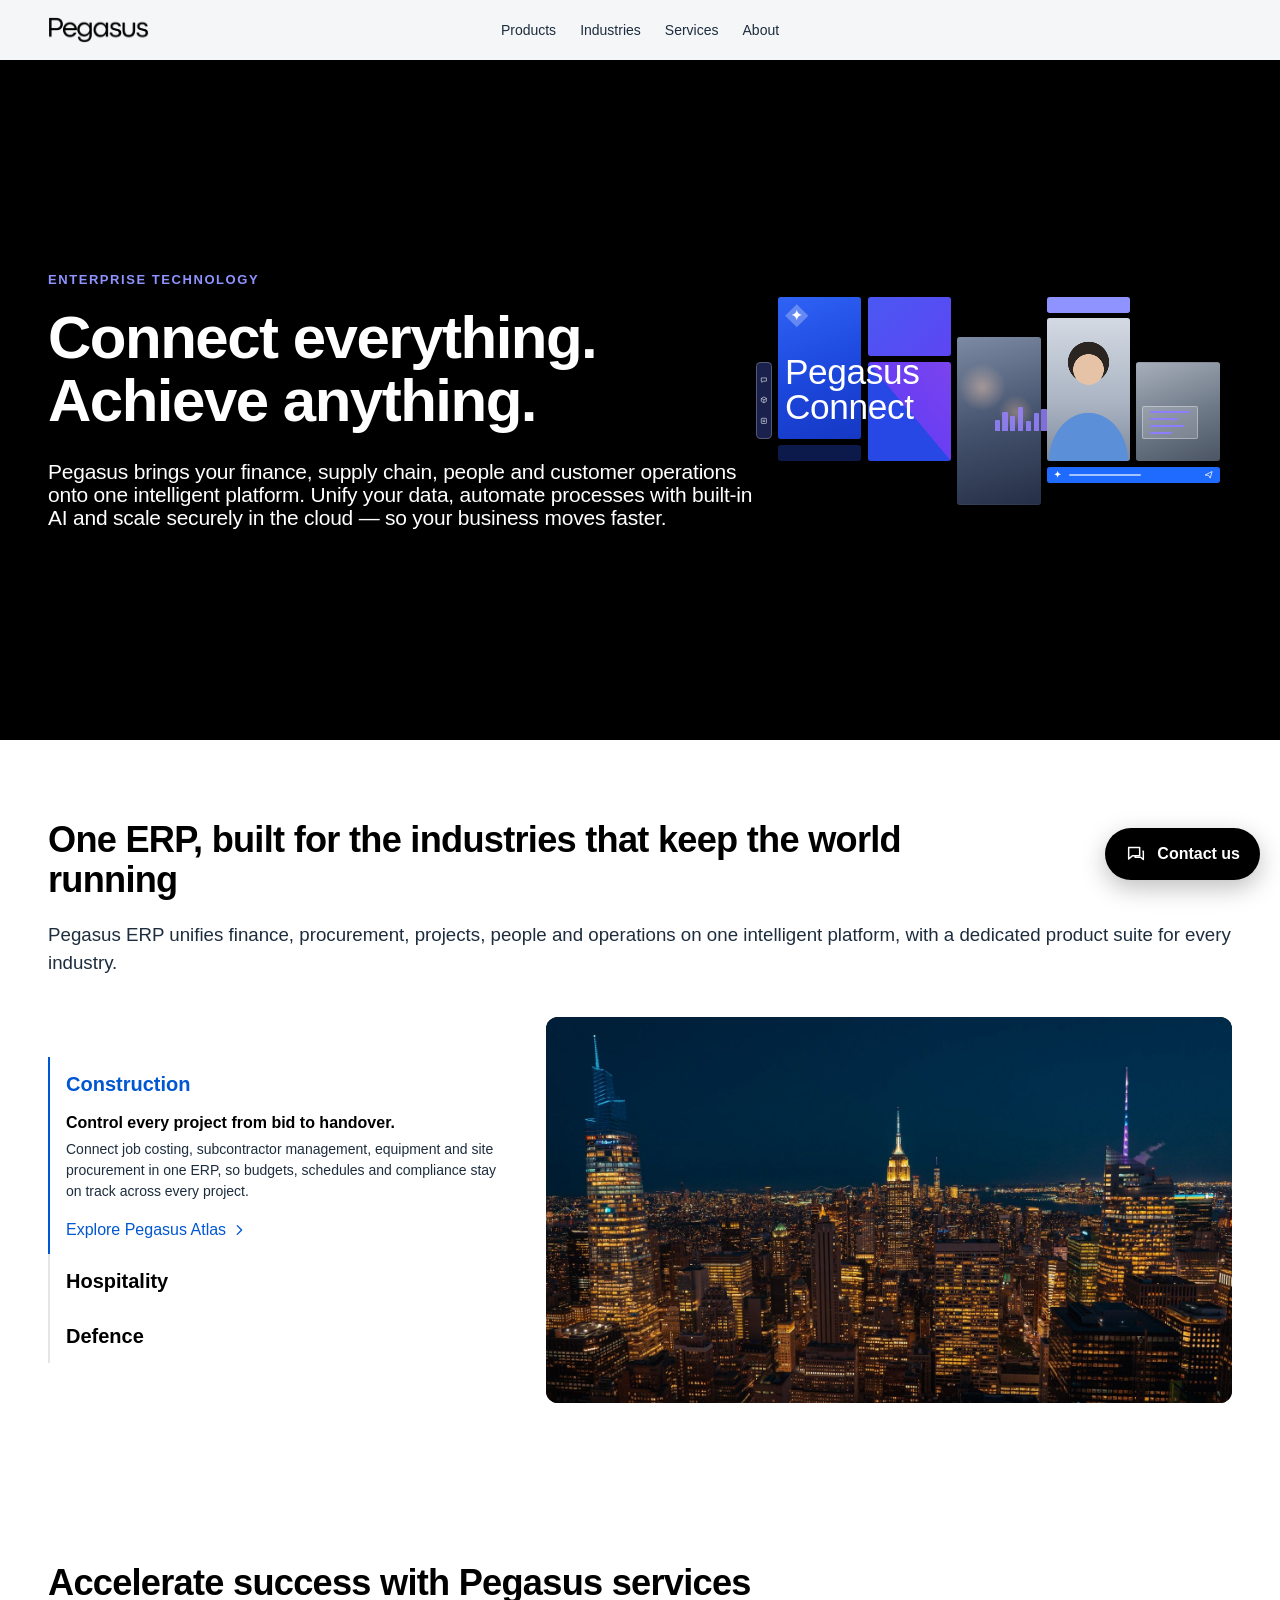
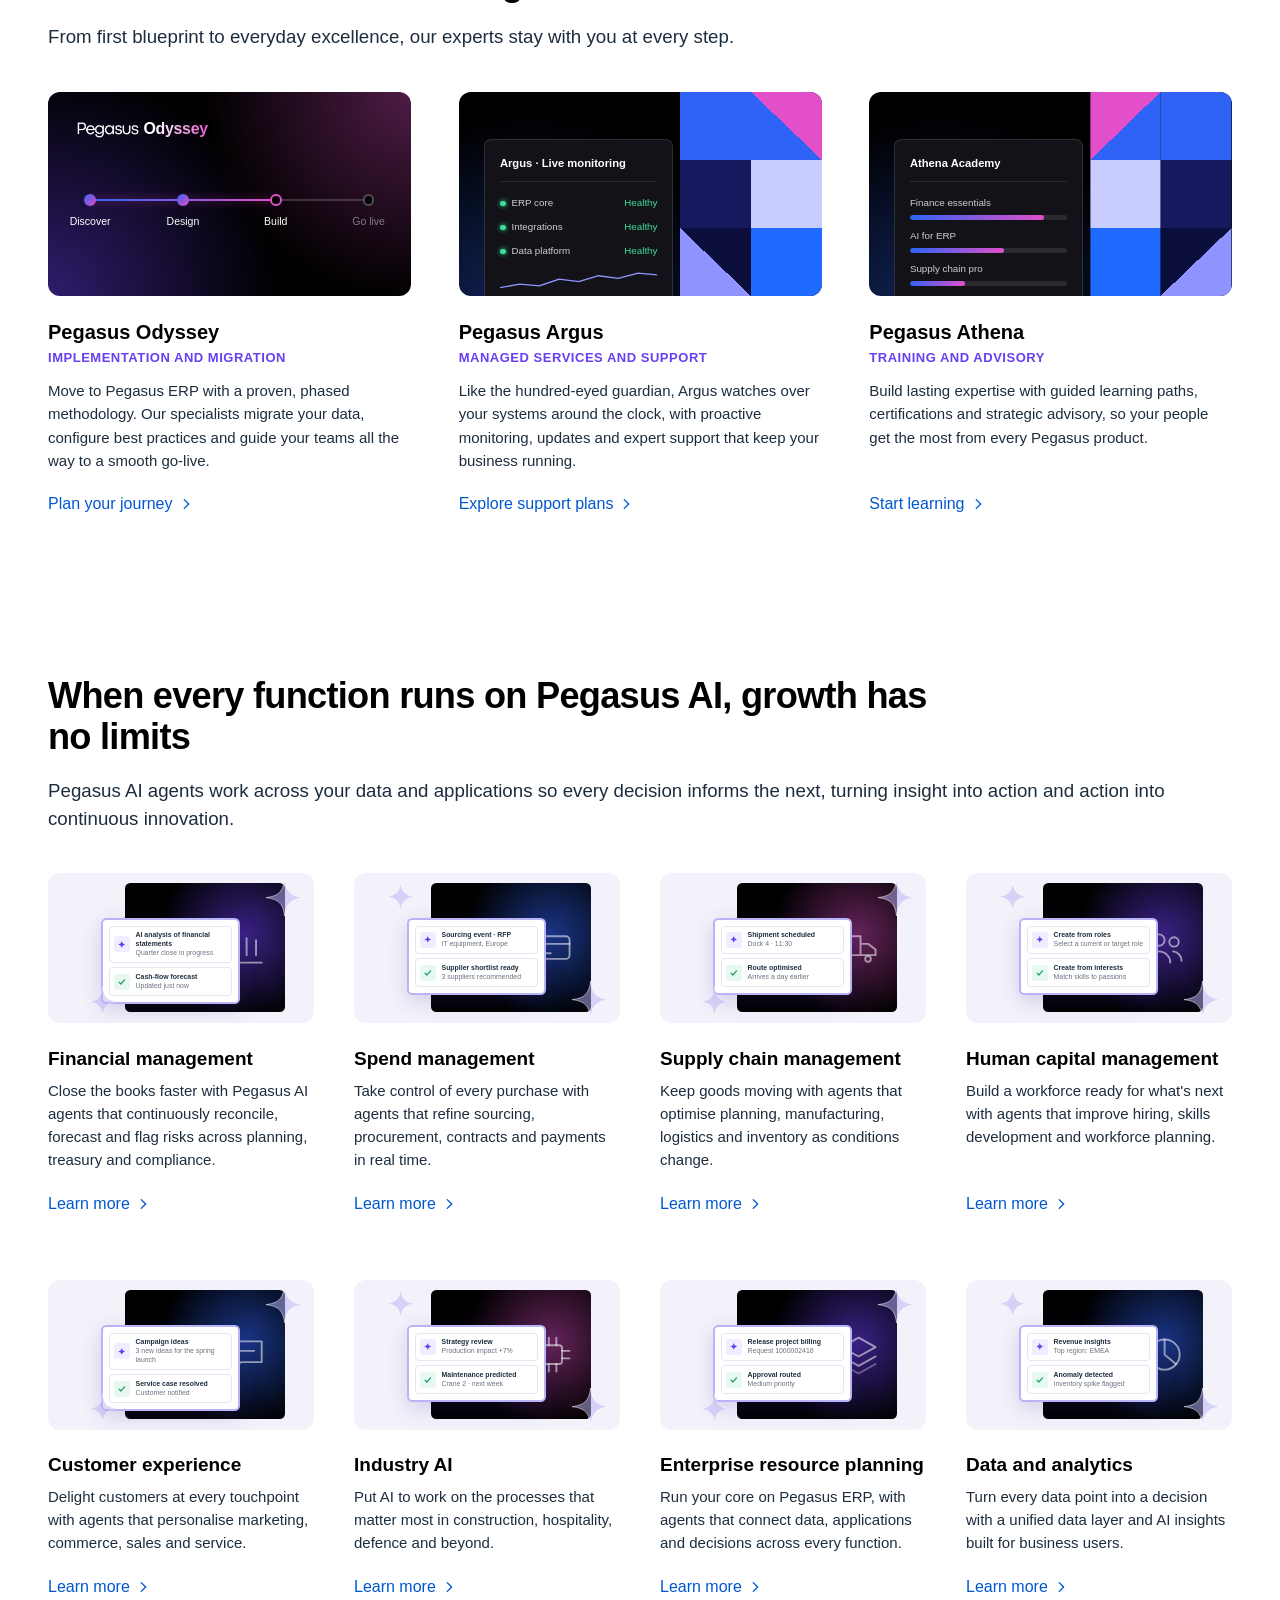
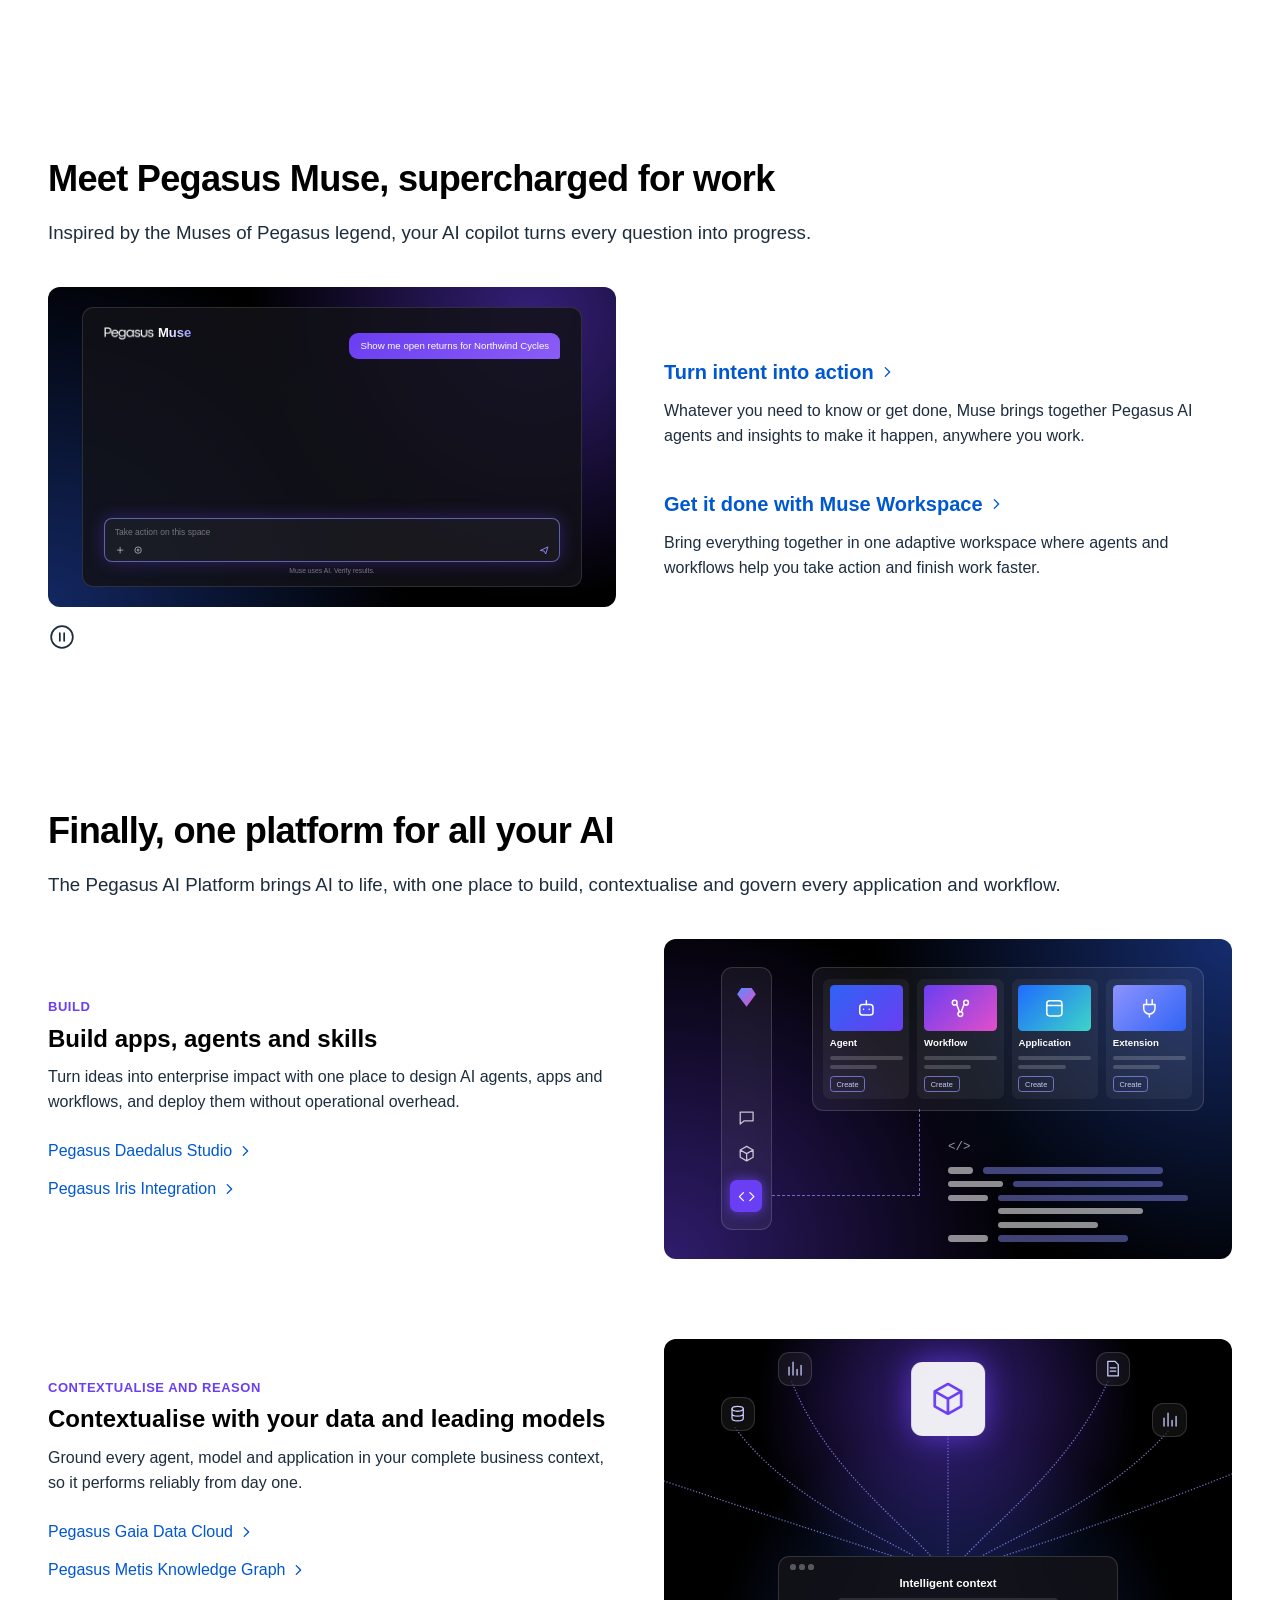
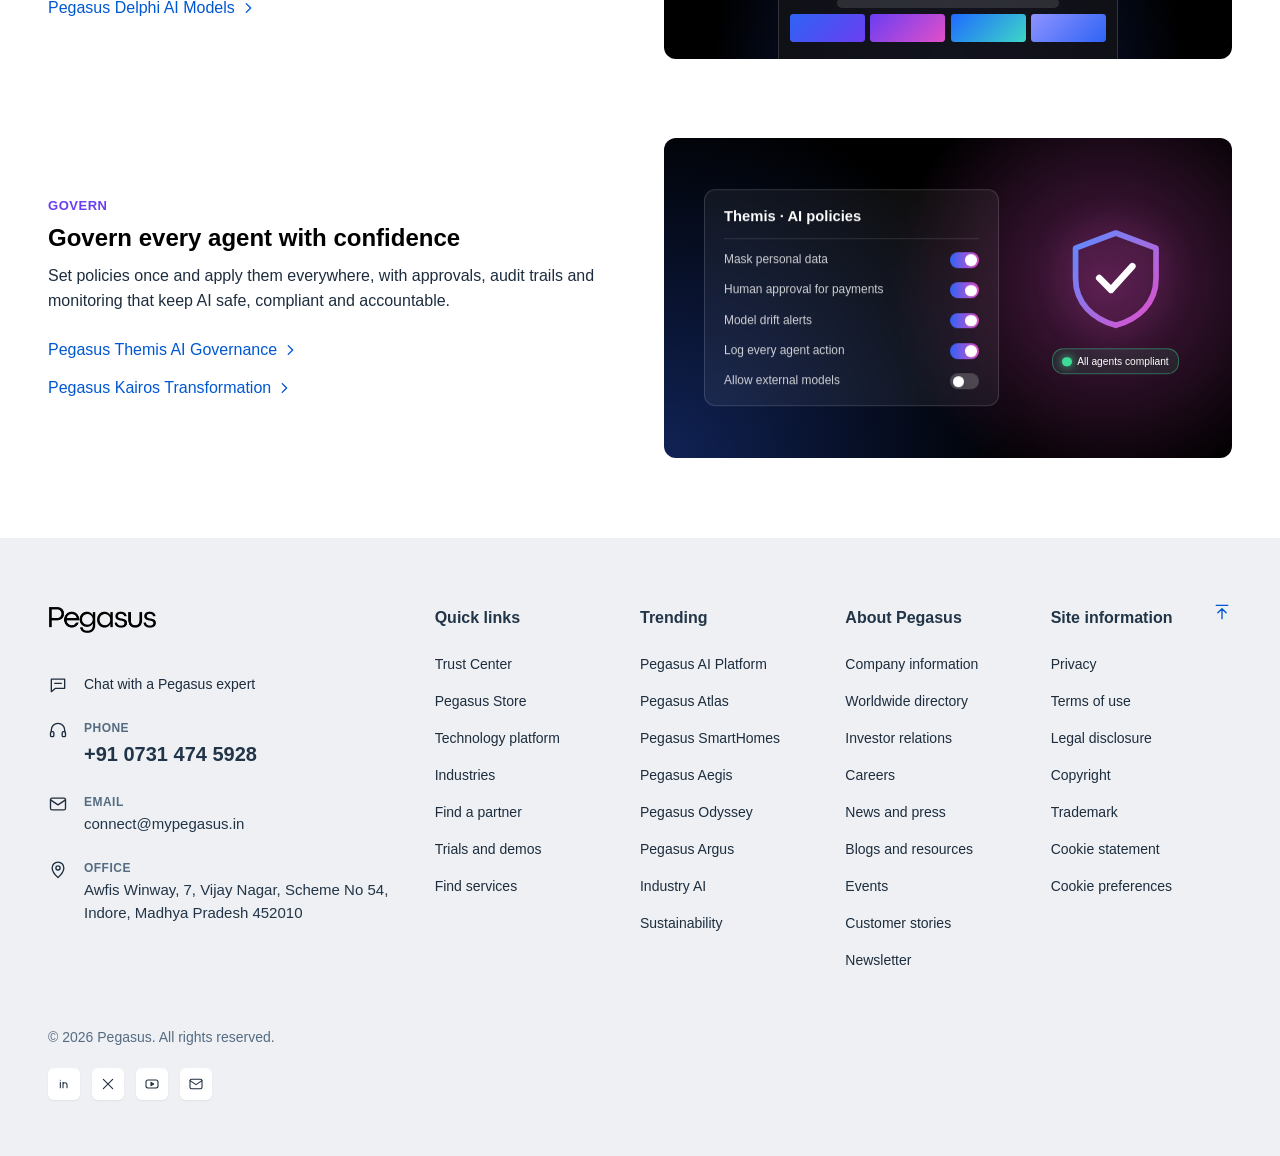
==== public/index.html @ 04377774 "Move the site into public/ for Cloudflare deploys - All published files (pages, css, js, assets, _he" ====
<!DOCTYPE html>
<html lang="en">
<head>
  <meta charset="UTF-8">
  <meta name="viewport" content="width=device-width, initial-scale=1.0">
  <meta name="description" content="Pegasus — enterprise technology that connects everything.">
  <title>Pegasus</title>
  <link rel="icon" type="image/png" href="assets/favicon/favicon-96x96.png" sizes="96x96">
  <link rel="icon" type="image/svg+xml" href="assets/favicon/favicon.svg">
  <link rel="shortcut icon" href="assets/favicon/favicon.ico">
  <link rel="apple-touch-icon" sizes="180x180" href="assets/favicon/apple-touch-icon.png">
  <link rel="manifest" href="assets/favicon/site.webmanifest">
  <meta name="theme-color" content="#000000">
  <link rel="stylesheet" href="css/styles.css">
  <script src="js/main.js" defer></script>
</head>
<body>
  <!-- ===== Navbar (ref: docs/navbar.png, docs/navbar_link_hover.png) ===== -->
  <header class="navbar">
    <div class="container navbar__inner">
      <a href="index.html" class="navbar__logo" aria-label="Pegasus home">
        <img src="assets/images/logo.png" alt="Pegasus" width="432" height="111">
      </a>

      <nav id="primary-nav" class="navbar__nav" aria-label="Primary">
        <ul class="navbar__links">
          <li class="nav-item">
            <button class="nav-link" aria-expanded="false" aria-controls="menu-products">Products</button>
            <div class="mega" id="menu-products">
              <div class="mega__inner">
                <div class="mega__col">
                  <a class="mega__heading" href="#section-one">Industry ERP <svg class="mega__chevron" viewBox="0 0 16 16" aria-hidden="true"><path d="M6 3l5 5-5 5" fill="none" stroke="currentColor" stroke-width="1.5" stroke-linecap="round" stroke-linejoin="round"/></svg></a>
                  <ul class="mega__list">
                    <li><a href="construction.html">Pegasus Atlas &middot; Construction</a></li>
                    <li><a href="hospitality.html">Pegasus Opera &middot; Hospitality</a></li>
                    <li><a href="#">Pegasus Aegis &middot; Defence</a></li>
                  </ul>
                </div>
                <div class="mega__col">
                  <a class="mega__heading" href="#section-two">AI Platform <svg class="mega__chevron" viewBox="0 0 16 16" aria-hidden="true"><path d="M6 3l5 5-5 5" fill="none" stroke="currentColor" stroke-width="1.5" stroke-linecap="round" stroke-linejoin="round"/></svg></a>
                  <p class="mega__label">Build</p>
                  <ul class="mega__list mega__list--indent">
                    <li><a href="#">Pegasus Daedalus Studio</a></li>
                    <li><a href="#">Pegasus Iris Integration</a></li>
                  </ul>
                  <p class="mega__label">Contextualise and reason</p>
                  <ul class="mega__list mega__list--indent">
                    <li><a href="#">Pegasus Gaia Data Cloud</a></li>
                    <li><a href="#">Pegasus Metis Knowledge Graph</a></li>
                    <li><a href="#">Pegasus Delphi AI Models</a></li>
                  </ul>
                  <p class="mega__label">Govern</p>
                  <ul class="mega__list mega__list--indent">
                    <li><a href="#">Pegasus Themis AI Governance</a></li>
                    <li><a href="#">Pegasus Kairos Transformation</a></li>
                  </ul>
                </div>
                <div class="mega__col">
                  <a class="mega__heading" href="#section-five">AI assistant <svg class="mega__chevron" viewBox="0 0 16 16" aria-hidden="true"><path d="M6 3l5 5-5 5" fill="none" stroke="currentColor" stroke-width="1.5" stroke-linecap="round" stroke-linejoin="round"/></svg></a>
                  <ul class="mega__list">
                    <li><a href="#">Pegasus Muse</a></li>
                    <li><a href="#">Muse Workspace</a></li>
                  </ul>
                </div>
                <a class="mega__feature" href="smarthomes.html">
                  <img src="assets/images/smarthomes-logo.png" alt="Pegasus SmartHomes" width="729" height="118">
                  <span class="mega__feature-text">Hospitality automation with every sensor you need, from a single smart room to a whole enterprise building.</span>
                  <span class="mega__feature-link">Explore SmartHomes <svg viewBox="0 0 16 16" aria-hidden="true"><path d="M6 3l5 5-5 5" fill="none" stroke="currentColor" stroke-width="1.6" stroke-linecap="round" stroke-linejoin="round"/></svg></span>
                </a>
              </div>
            </div>
          </li>
          <li class="nav-item">
            <button class="nav-link" aria-expanded="false" aria-controls="menu-industries">Industries</button>
            <div class="mega" id="menu-industries">
              <div class="mega__inner">
                <div class="mega__col">
                  <a class="mega__heading" href="construction.html">Construction <svg class="mega__chevron" viewBox="0 0 16 16" aria-hidden="true"><path d="M6 3l5 5-5 5" fill="none" stroke="currentColor" stroke-width="1.5" stroke-linecap="round" stroke-linejoin="round"/></svg></a>
                  <ul class="mega__list">
                    <li><a href="#">Job costing</a></li>
                    <li><a href="#">Subcontractor management</a></li>
                    <li><a href="#">Site procurement</a></li>
                  </ul>
                </div>
                <div class="mega__col">
                  <a class="mega__heading" href="hospitality.html">Hospitality <svg class="mega__chevron" viewBox="0 0 16 16" aria-hidden="true"><path d="M6 3l5 5-5 5" fill="none" stroke="currentColor" stroke-width="1.5" stroke-linecap="round" stroke-linejoin="round"/></svg></a>
                  <ul class="mega__list">
                    <li><a href="#">Multi-property finance</a></li>
                    <li><a href="#">Purchasing and inventory</a></li>
                    <li><a href="#">Workforce scheduling</a></li>
                    <li><a href="smarthomes.html">Pegasus SmartHomes</a></li>
                  </ul>
                </div>
                <div class="mega__col">
                  <a class="mega__heading" href="#section-one">Defence <svg class="mega__chevron" viewBox="0 0 16 16" aria-hidden="true"><path d="M6 3l5 5-5 5" fill="none" stroke="currentColor" stroke-width="1.5" stroke-linecap="round" stroke-linejoin="round"/></svg></a>
                  <ul class="mega__list">
                    <li><a href="#">Programme management</a></li>
                    <li><a href="#">Maintenance, repair and overhaul</a></li>
                    <li><a href="#">Secure supply chains</a></li>
                  </ul>
                </div>
              </div>
            </div>
          </li>
          <li class="nav-item">
            <button class="nav-link" aria-expanded="false" aria-controls="menu-services">Services</button>
            <div class="mega" id="menu-services">
              <div class="mega__inner">
                <div class="mega__col">
                  <a class="mega__heading" href="#section-three">Pegasus Odyssey <svg class="mega__chevron" viewBox="0 0 16 16" aria-hidden="true"><path d="M6 3l5 5-5 5" fill="none" stroke="currentColor" stroke-width="1.5" stroke-linecap="round" stroke-linejoin="round"/></svg></a>
                  <ul class="mega__list">
                    <li><a href="#">Implementation</a></li>
                    <li><a href="#">Data migration</a></li>
                    <li><a href="#">Go-live support</a></li>
                  </ul>
                </div>
                <div class="mega__col">
                  <a class="mega__heading" href="#section-three">Pegasus Argus <svg class="mega__chevron" viewBox="0 0 16 16" aria-hidden="true"><path d="M6 3l5 5-5 5" fill="none" stroke="currentColor" stroke-width="1.5" stroke-linecap="round" stroke-linejoin="round"/></svg></a>
                  <ul class="mega__list">
                    <li><a href="#">24/7 monitoring</a></li>
                    <li><a href="#">Updates and upgrades</a></li>
                    <li><a href="#">Expert support</a></li>
                  </ul>
                </div>
                <div class="mega__col">
                  <a class="mega__heading" href="#section-three">Pegasus Athena <svg class="mega__chevron" viewBox="0 0 16 16" aria-hidden="true"><path d="M6 3l5 5-5 5" fill="none" stroke="currentColor" stroke-width="1.5" stroke-linecap="round" stroke-linejoin="round"/></svg></a>
                  <ul class="mega__list">
                    <li><a href="#">Learning paths</a></li>
                    <li><a href="#">Certifications</a></li>
                    <li><a href="#">Strategic advisory</a></li>
                  </ul>
                </div>
              </div>
            </div>
          </li>
          <li class="nav-item">
            <button class="nav-link" aria-expanded="false" aria-controls="menu-about">About</button>
            <div class="mega" id="menu-about">
              <div class="mega__inner">
                <div class="mega__col">
                  <span class="mega__heading">Company</span>
                  <ul class="mega__list">
                    <li><a href="#">About Pegasus</a></li>
                    <li><a href="#">Careers</a></li>
                    <li><a href="#">Newsroom</a></li>
                  </ul>
                </div>
                <div class="mega__col">
                  <span class="mega__heading">Get in touch</span>
                  <ul class="mega__list">
                    <li><a href="mailto:connect@mypegasus.in">connect@mypegasus.in</a></li>
                    <li><a href="tel:+917314745928">+91 0731 474 5928</a></li>
                    <li><a href="https://www.google.com/maps/search/?api=1&amp;query=Awfis+Winway+Vijay+Nagar+Scheme+No+54+Indore+452010" target="_blank" rel="noopener">Indore office</a></li>
                  </ul>
                </div>
              </div>
            </div>
          </li>
        </ul>
      </nav>

      <div class="navbar__actions">
        <button class="navbar__toggle" aria-label="Toggle menu" aria-expanded="false" aria-controls="primary-nav">
          <span></span><span></span><span></span>
        </button>
      </div>
    </div>
  </header>

  <main>
    <!-- ===== Hero (ref: docs/hero_section.png) ===== -->
    <section class="hero">
      <div class="container hero__inner">
        <div class="hero__content">
          <p class="hero__eyebrow">Enterprise technology</p>
          <h1 class="hero__title">Connect everything.<br>Achieve anything.</h1>
          <p class="hero__text">
            Pegasus brings your finance, supply chain, people and customer operations onto
            one intelligent platform. Unify your data, automate processes with built-in AI
            and scale securely in the cloud &mdash; so your business moves faster.
          </p>
        </div>

        <!-- Tile collage. Photo tiles show a gradient placeholder until a
             photo is set, e.g. style="--photo: url('assets/images/hero-1.jpg')" -->
        <div class="hero__visual" aria-hidden="true">
          <div class="hero-tile hero-tile--toolbar">
            <svg viewBox="0 0 12 12"><path d="M2 3h8v5H5l-2 2V8H2z" fill="none" stroke="currentColor" stroke-width="1"/></svg>
            <svg viewBox="0 0 12 12"><path d="M6 1.5l4 2.25v4.5L6 10.5 2 8.25v-4.5zM2 3.75L6 6l4-2.25M6 6v4.5" fill="none" stroke="currentColor" stroke-width="1"/></svg>
            <svg viewBox="0 0 12 12"><rect x="2" y="2" width="8" height="8" rx="1" fill="none" stroke="currentColor" stroke-width="1"/><path d="M4 5h4M4 7h4" stroke="currentColor" stroke-width="1"/></svg>
          </div>

          <div class="hero-tile hero-tile--brand">
            <svg class="hero-tile__mark" viewBox="0 0 32 32">
              <path d="M16 1.5L30.5 16 16 30.5 1.5 16z" fill="rgba(255,255,255,0.28)"/>
              <path d="M16 8.5c.6 3.8 2.7 5.9 6.5 6.5-3.8.6-5.9 2.7-6.5 6.5-.6-3.8-2.7-5.9-6.5-6.5 3.8-.6 5.9-2.7 6.5-6.5z" fill="#fff"/>
            </svg>
          </div>
          <div class="hero-tile hero-tile--strip"></div>
          <div class="hero-tile hero-tile--violet"></div>
          <div class="hero-tile hero-tile--split"></div>
          <p class="hero__wordmark">Pegasus<br>Connect</p>

          <div class="hero-tile hero-tile--photo hero-tile--photo-1">
            <div class="hero-chart">
              <span style="--h: 40%"></span><span style="--h: 70%"></span><span style="--h: 55%"></span>
              <span style="--h: 90%"></span><span style="--h: 35%"></span><span style="--h: 65%"></span>
              <span style="--h: 80%"></span><span style="--h: 50%"></span><span style="--h: 75%"></span>
            </div>
          </div>

          <div class="hero-tile hero-tile--lilac"></div>
          <div class="hero-tile hero-tile--photo hero-tile--photo-2">
            <div class="hero-avatar"></div>
          </div>
          <div class="hero-tile hero-tile--chat">
            <svg viewBox="0 0 12 12"><path d="M6 1c.4 2.6 1.9 4.1 4.5 4.5C7.9 5.9 6.4 7.4 6 10c-.4-2.6-1.9-4.1-4.5-4.5C4.1 5.1 5.6 3.6 6 1z" fill="currentColor"/></svg>
            <span class="hero-tile__line"></span>
            <svg viewBox="0 0 12 12"><path d="M1.5 6.5L10.5 2 8 10.5 6 7z" fill="none" stroke="currentColor" stroke-width="1" stroke-linejoin="round"/></svg>
          </div>

          <div class="hero-tile hero-tile--photo hero-tile--photo-3">
            <div class="hero-panel"><span></span><span></span><span></span><span></span></div>
          </div>
        </div>
      </div>
    </section>

    <!-- ===== Section 1: ERP by industry (ref: docs/section_one.png) ===== -->
    <section id="section-one" class="section stories">
      <div class="container">
        <header class="section-head">
          <h2 class="section-title">One ERP, built for the industries that keep the world running</h2>
          <p class="section-subtitle">Pegasus ERP unifies finance, procurement, projects, people and operations on one intelligent platform, with a dedicated product suite for every industry.</p>
        </header>

        <div class="stories__grid">
          <ul class="stories__list">
            <li class="story is-active">
              <h3>
                <button class="story__title" aria-expanded="true" aria-controls="erp-construction">Construction</button>
              </h3>
              <div class="story__body" id="erp-construction">
                <div>
                  <p><strong>Control every project from bid to handover.</strong> Connect job costing, subcontractor management, equipment and site procurement in one ERP, so budgets, schedules and compliance stay on track across every project.</p>
                  <a href="construction.html" class="link-arrow">Explore Pegasus Atlas <svg viewBox="0 0 16 16" aria-hidden="true"><path d="M6 3l5 5-5 5" fill="none" stroke="currentColor" stroke-width="1.6" stroke-linecap="round" stroke-linejoin="round"/></svg></a>
                </div>
              </div>
            </li>
            <li class="story">
              <h3>
                <button class="story__title" aria-expanded="false" aria-controls="erp-hospitality">Hospitality</button>
              </h3>
              <div class="story__body" id="erp-hospitality">
                <div>
                  <p><strong>Run every property from one platform.</strong> Manage multi-property finance, purchasing, inventory and workforce scheduling for hotels, resorts and restaurants, while keeping the guest experience at the centre.</p>
                  <a href="hospitality.html" class="link-arrow">Explore Pegasus Opera <svg viewBox="0 0 16 16" aria-hidden="true"><path d="M6 3l5 5-5 5" fill="none" stroke="currentColor" stroke-width="1.6" stroke-linecap="round" stroke-linejoin="round"/></svg></a>
                </div>
              </div>
            </li>
            <li class="story">
              <h3>
                <button class="story__title" aria-expanded="false" aria-controls="erp-defence">Defence</button>
              </h3>
              <div class="story__body" id="erp-defence">
                <div>
                  <p><strong>Mission-ready operations with full traceability.</strong> Manage complex programmes, maintenance, repair and overhaul (MRO) and secure supply chains, with the audit trails and access controls defence organisations require.</p>
                  <a href="#" class="link-arrow">Explore Pegasus Aegis <svg viewBox="0 0 16 16" aria-hidden="true"><path d="M6 3l5 5-5 5" fill="none" stroke="currentColor" stroke-width="1.6" stroke-linecap="round" stroke-linejoin="round"/></svg></a>
                </div>
              </div>
            </li>
          </ul>

          <!-- Photos from Unsplash (unsplash.com/license): construction @petar-avramoski, hospitality @zoshua-colah,
               defence @arturo-alvarez -->
          <div class="stories__media">
            <div class="story-media story-media--construction is-active">
              <img src="assets/images/sectors/construction.jpg" alt="New York City skyline at night with the Empire State Building lit up" width="1600" height="900">
            </div>
            <div class="story-media story-media--hospitality">
              <img src="assets/images/sectors/hospitality.jpg" alt="Grand hotel lobby with tall windows and palm trees" width="1600" height="900" loading="lazy">
            </div>
            <div class="story-media story-media--defence">
              <img src="assets/images/sectors/defence.jpg" alt="F-35 fighter jet rolling through the sky with vapour trails from its wingtips" width="1600" height="900" loading="lazy">
            </div>
          </div>
        </div>
      </div>
    </section>

    <!-- ===== Section 3: Pegasus Services (ref: docs/section_three.png) ===== -->
    <section id="section-three" class="section services">
      <div class="container">
        <header class="section-head">
          <h2 class="section-title">Accelerate success with Pegasus services</h2>
          <p class="section-subtitle">From first blueprint to everyday excellence, our experts stay with you at every step.</p>
        </header>

        <div class="services__grid">
          <!-- Odyssey: implementation journey -->
          <article class="svc-card">
            <div class="svc-visual svc-visual--odyssey" aria-hidden="true">
              <p class="svc-visual__label"><img src="assets/images/logo-white.png" alt="Pegasus" width="432" height="111"><span>Odyssey</span></p>
              <ol class="svc-journey">
                <li class="is-done"><span></span>Discover</li>
                <li class="is-done"><span></span>Design</li>
                <li class="is-current"><span></span>Build</li>
                <li><span></span>Go live</li>
              </ol>
            </div>
            <h3 class="svc-card__title">Pegasus Odyssey</h3>
            <p class="svc-card__eyebrow">Implementation and migration</p>
            <p class="svc-card__text">Move to Pegasus ERP with a proven, phased methodology. Our specialists migrate your data, configure best practices and guide your teams all the way to a smooth go-live.</p>
            <a href="#" class="link-arrow">Plan your journey <svg viewBox="0 0 16 16" aria-hidden="true"><path d="M6 3l5 5-5 5" fill="none" stroke="currentColor" stroke-width="1.6" stroke-linecap="round" stroke-linejoin="round"/></svg></a>
          </article>

          <!-- Argus: managed services & monitoring -->
          <article class="svc-card">
            <div class="svc-visual svc-visual--split" aria-hidden="true">
              <div class="svc-panel">
                <p class="svc-panel__title">Argus &middot; Live monitoring</p>
                <ul class="svc-status">
                  <li><span class="svc-dot"></span>ERP core<em>Healthy</em></li>
                  <li><span class="svc-dot"></span>Integrations<em>Healthy</em></li>
                  <li><span class="svc-dot"></span>Data platform<em>Healthy</em></li>
                </ul>
                <svg class="svc-spark" viewBox="0 0 120 30" preserveAspectRatio="none"><path d="M0 22 L15 18 L30 20 L45 12 L60 15 L75 8 L90 11 L105 5 L120 7"/></svg>
              </div>
              <div class="svc-tiles">
                <span class="svc-tile svc-tile--blue"></span>
                <span class="svc-tile svc-tile--split-pink"></span>
                <span class="svc-tile svc-tile--navy"></span>
                <span class="svc-tile svc-tile--pale"></span>
                <span class="svc-tile svc-tile--split-violet"></span>
                <span class="svc-tile svc-tile--bright"></span>
              </div>
            </div>
            <h3 class="svc-card__title">Pegasus Argus</h3>
            <p class="svc-card__eyebrow">Managed services and support</p>
            <p class="svc-card__text">Like the hundred-eyed guardian, Argus watches over your systems around the clock, with proactive monitoring, updates and expert support that keep your business running.</p>
            <a href="#" class="link-arrow">Explore support plans <svg viewBox="0 0 16 16" aria-hidden="true"><path d="M6 3l5 5-5 5" fill="none" stroke="currentColor" stroke-width="1.6" stroke-linecap="round" stroke-linejoin="round"/></svg></a>
          </article>

          <!-- Athena: training & advisory -->
          <article class="svc-card">
            <div class="svc-visual svc-visual--split svc-visual--alt" aria-hidden="true">
              <div class="svc-panel">
                <p class="svc-panel__title">Athena Academy</p>
                <ul class="svc-courses">
                  <li>Finance essentials<span class="svc-bar" style="--p: 85%"></span></li>
                  <li>AI for ERP<span class="svc-bar" style="--p: 60%"></span></li>
                  <li>Supply chain pro<span class="svc-bar" style="--p: 35%"></span></li>
                </ul>
              </div>
              <div class="svc-tiles">
                <span class="svc-tile svc-tile--blue"></span>
                <span class="svc-tile svc-tile--split-pink"></span>
                <span class="svc-tile svc-tile--navy"></span>
                <span class="svc-tile svc-tile--pale"></span>
                <span class="svc-tile svc-tile--split-violet"></span>
                <span class="svc-tile svc-tile--bright"></span>
              </div>
            </div>
            <h3 class="svc-card__title">Pegasus Athena</h3>
            <p class="svc-card__eyebrow">Training and advisory</p>
            <p class="svc-card__text">Build lasting expertise with guided learning paths, certifications and strategic advisory, so your people get the most from every Pegasus product.</p>
            <a href="#" class="link-arrow">Start learning <svg viewBox="0 0 16 16" aria-hidden="true"><path d="M6 3l5 5-5 5" fill="none" stroke="currentColor" stroke-width="1.6" stroke-linecap="round" stroke-linejoin="round"/></svg></a>
          </article>
        </div>
      </div>
    </section>

    <!-- ===== Section 4: AI across every function (ref: docs/section_four.png) ===== -->
    <section id="section-four" class="section functions">
      <div class="container">
        <header class="section-head">
          <h2 class="section-title">When every function runs on Pegasus AI, growth has no limits</h2>
          <p class="section-subtitle">Pegasus AI agents work across your data and applications so every decision informs the next, turning insight into action and action into continuous innovation.</p>
        </header>

        <div class="functions__grid">
          <article class="fn-card">
            <div class="fn-visual" aria-hidden="true">
              <div class="fn-screen"><svg viewBox="0 0 24 24"><path d="M4 20h16M7 16v-5M12 16V7M17 16v-8"/></svg></div>
              <ul class="fn-ui">
                  <li><span class="fn-ui__icon"><svg viewBox="0 0 12 12"><path d="M6 1c.4 2.6 1.9 4.1 4.5 4.5C7.9 5.9 6.4 7.4 6 10c-.4-2.6-1.9-4.1-4.5-4.5C4.1 5.1 5.6 3.6 6 1z"/></svg></span><span><strong>AI analysis of financial statements</strong>Quarter close in progress</span></li>
                  <li><span class="fn-ui__icon"><svg viewBox="0 0 12 12"><path d="M2.5 6.5l2.3 2.3L9.5 3.5" fill="none" stroke="currentColor" stroke-width="1.5" stroke-linecap="round" stroke-linejoin="round"/></svg></span><span><strong>Cash-flow forecast</strong>Updated just now</span></li>
              </ul>
              <svg class="fn-star" viewBox="0 0 100 100"><path d="M50 0C54 34 66 46 100 50 66 54 54 66 50 100 46 66 34 54 0 50 34 46 46 34 50 0Z"/></svg>
              <svg class="fn-star" viewBox="0 0 100 100"><path d="M50 0C54 34 66 46 100 50 66 54 54 66 50 100 46 66 34 54 0 50 34 46 46 34 50 0Z"/></svg>
            </div>
            <h3 class="fn-card__title">Financial management</h3>
            <p class="fn-card__text">Close the books faster with Pegasus AI agents that continuously reconcile, forecast and flag risks across planning, treasury and compliance.</p>
            <a href="#" class="link-arrow">Learn more <svg viewBox="0 0 16 16" aria-hidden="true"><path d="M6 3l5 5-5 5" fill="none" stroke="currentColor" stroke-width="1.6" stroke-linecap="round" stroke-linejoin="round"/></svg></a>
          </article>
          <article class="fn-card">
            <div class="fn-visual" aria-hidden="true">
              <div class="fn-screen"><svg viewBox="0 0 24 24"><rect x="3" y="6" width="18" height="12" rx="2"/><path d="M3 10h18M7 15h4"/></svg></div>
              <ul class="fn-ui">
                  <li><span class="fn-ui__icon"><svg viewBox="0 0 12 12"><path d="M6 1c.4 2.6 1.9 4.1 4.5 4.5C7.9 5.9 6.4 7.4 6 10c-.4-2.6-1.9-4.1-4.5-4.5C4.1 5.1 5.6 3.6 6 1z"/></svg></span><span><strong>Sourcing event &middot; RFP</strong>IT equipment, Europe</span></li>
                  <li><span class="fn-ui__icon"><svg viewBox="0 0 12 12"><path d="M2.5 6.5l2.3 2.3L9.5 3.5" fill="none" stroke="currentColor" stroke-width="1.5" stroke-linecap="round" stroke-linejoin="round"/></svg></span><span><strong>Supplier shortlist ready</strong>3 suppliers recommended</span></li>
              </ul>
              <svg class="fn-star" viewBox="0 0 100 100"><path d="M50 0C54 34 66 46 100 50 66 54 54 66 50 100 46 66 34 54 0 50 34 46 46 34 50 0Z"/></svg>
              <svg class="fn-star" viewBox="0 0 100 100"><path d="M50 0C54 34 66 46 100 50 66 54 54 66 50 100 46 66 34 54 0 50 34 46 46 34 50 0Z"/></svg>
            </div>
            <h3 class="fn-card__title">Spend management</h3>
            <p class="fn-card__text">Take control of every purchase with agents that refine sourcing, procurement, contracts and payments in real time.</p>
            <a href="#" class="link-arrow">Learn more <svg viewBox="0 0 16 16" aria-hidden="true"><path d="M6 3l5 5-5 5" fill="none" stroke="currentColor" stroke-width="1.6" stroke-linecap="round" stroke-linejoin="round"/></svg></a>
          </article>
          <article class="fn-card">
            <div class="fn-visual" aria-hidden="true">
              <div class="fn-screen"><svg viewBox="0 0 24 24"><path d="M2 6h11v10H2zM13 10h4l4 3v3h-8z"/><circle cx="6" cy="18" r="1.5"/><circle cx="17" cy="18" r="1.5"/></svg></div>
              <ul class="fn-ui">
                  <li><span class="fn-ui__icon"><svg viewBox="0 0 12 12"><path d="M6 1c.4 2.6 1.9 4.1 4.5 4.5C7.9 5.9 6.4 7.4 6 10c-.4-2.6-1.9-4.1-4.5-4.5C4.1 5.1 5.6 3.6 6 1z"/></svg></span><span><strong>Shipment scheduled</strong>Dock 4 &middot; 11:30</span></li>
                  <li><span class="fn-ui__icon"><svg viewBox="0 0 12 12"><path d="M2.5 6.5l2.3 2.3L9.5 3.5" fill="none" stroke="currentColor" stroke-width="1.5" stroke-linecap="round" stroke-linejoin="round"/></svg></span><span><strong>Route optimised</strong>Arrives a day earlier</span></li>
              </ul>
              <svg class="fn-star" viewBox="0 0 100 100"><path d="M50 0C54 34 66 46 100 50 66 54 54 66 50 100 46 66 34 54 0 50 34 46 46 34 50 0Z"/></svg>
              <svg class="fn-star" viewBox="0 0 100 100"><path d="M50 0C54 34 66 46 100 50 66 54 54 66 50 100 46 66 34 54 0 50 34 46 46 34 50 0Z"/></svg>
            </div>
            <h3 class="fn-card__title">Supply chain management</h3>
            <p class="fn-card__text">Keep goods moving with agents that optimise planning, manufacturing, logistics and inventory as conditions change.</p>
            <a href="#" class="link-arrow">Learn more <svg viewBox="0 0 16 16" aria-hidden="true"><path d="M6 3l5 5-5 5" fill="none" stroke="currentColor" stroke-width="1.6" stroke-linecap="round" stroke-linejoin="round"/></svg></a>
          </article>
          <article class="fn-card">
            <div class="fn-visual" aria-hidden="true">
              <div class="fn-screen"><svg viewBox="0 0 24 24"><circle cx="9" cy="8" r="3"/><path d="M3 20c0-3.3 2.7-6 6-6s6 2.7 6 6"/><circle cx="17" cy="9" r="2.5"/><path d="M16.5 14c2.5.2 4.5 2.3 4.5 5"/></svg></div>
              <ul class="fn-ui">
                  <li><span class="fn-ui__icon"><svg viewBox="0 0 12 12"><path d="M6 1c.4 2.6 1.9 4.1 4.5 4.5C7.9 5.9 6.4 7.4 6 10c-.4-2.6-1.9-4.1-4.5-4.5C4.1 5.1 5.6 3.6 6 1z"/></svg></span><span><strong>Create from roles</strong>Select a current or target role</span></li>
                  <li><span class="fn-ui__icon"><svg viewBox="0 0 12 12"><path d="M2.5 6.5l2.3 2.3L9.5 3.5" fill="none" stroke="currentColor" stroke-width="1.5" stroke-linecap="round" stroke-linejoin="round"/></svg></span><span><strong>Create from interests</strong>Match skills to passions</span></li>
              </ul>
              <svg class="fn-star" viewBox="0 0 100 100"><path d="M50 0C54 34 66 46 100 50 66 54 54 66 50 100 46 66 34 54 0 50 34 46 46 34 50 0Z"/></svg>
              <svg class="fn-star" viewBox="0 0 100 100"><path d="M50 0C54 34 66 46 100 50 66 54 54 66 50 100 46 66 34 54 0 50 34 46 46 34 50 0Z"/></svg>
            </div>
            <h3 class="fn-card__title">Human capital management</h3>
            <p class="fn-card__text">Build a workforce ready for what's next with agents that improve hiring, skills development and workforce planning.</p>
            <a href="#" class="link-arrow">Learn more <svg viewBox="0 0 16 16" aria-hidden="true"><path d="M6 3l5 5-5 5" fill="none" stroke="currentColor" stroke-width="1.6" stroke-linecap="round" stroke-linejoin="round"/></svg></a>
          </article>
          <article class="fn-card">
            <div class="fn-visual" aria-hidden="true">
              <div class="fn-screen"><svg viewBox="0 0 24 24"><path d="M4 5h16v11H9l-5 4z"/><path d="M8 10h8"/></svg></div>
              <ul class="fn-ui">
                  <li><span class="fn-ui__icon"><svg viewBox="0 0 12 12"><path d="M6 1c.4 2.6 1.9 4.1 4.5 4.5C7.9 5.9 6.4 7.4 6 10c-.4-2.6-1.9-4.1-4.5-4.5C4.1 5.1 5.6 3.6 6 1z"/></svg></span><span><strong>Campaign ideas</strong>3 new ideas for the spring launch</span></li>
                  <li><span class="fn-ui__icon"><svg viewBox="0 0 12 12"><path d="M2.5 6.5l2.3 2.3L9.5 3.5" fill="none" stroke="currentColor" stroke-width="1.5" stroke-linecap="round" stroke-linejoin="round"/></svg></span><span><strong>Service case resolved</strong>Customer notified</span></li>
              </ul>
              <svg class="fn-star" viewBox="0 0 100 100"><path d="M50 0C54 34 66 46 100 50 66 54 54 66 50 100 46 66 34 54 0 50 34 46 46 34 50 0Z"/></svg>
              <svg class="fn-star" viewBox="0 0 100 100"><path d="M50 0C54 34 66 46 100 50 66 54 54 66 50 100 46 66 34 54 0 50 34 46 46 34 50 0Z"/></svg>
            </div>
            <h3 class="fn-card__title">Customer experience</h3>
            <p class="fn-card__text">Delight customers at every touchpoint with agents that personalise marketing, commerce, sales and service.</p>
            <a href="#" class="link-arrow">Learn more <svg viewBox="0 0 16 16" aria-hidden="true"><path d="M6 3l5 5-5 5" fill="none" stroke="currentColor" stroke-width="1.6" stroke-linecap="round" stroke-linejoin="round"/></svg></a>
          </article>
          <article class="fn-card">
            <div class="fn-visual" aria-hidden="true">
              <div class="fn-screen"><svg viewBox="0 0 24 24"><rect x="7" y="7" width="10" height="10" rx="1.5"/><path d="M10 3v4M14 3v4M10 17v4M14 17v4M3 10h4M3 14h4M17 10h4M17 14h4"/></svg></div>
              <ul class="fn-ui">
                  <li><span class="fn-ui__icon"><svg viewBox="0 0 12 12"><path d="M6 1c.4 2.6 1.9 4.1 4.5 4.5C7.9 5.9 6.4 7.4 6 10c-.4-2.6-1.9-4.1-4.5-4.5C4.1 5.1 5.6 3.6 6 1z"/></svg></span><span><strong>Strategy review</strong>Production impact +7%</span></li>
                  <li><span class="fn-ui__icon"><svg viewBox="0 0 12 12"><path d="M2.5 6.5l2.3 2.3L9.5 3.5" fill="none" stroke="currentColor" stroke-width="1.5" stroke-linecap="round" stroke-linejoin="round"/></svg></span><span><strong>Maintenance predicted</strong>Crane 2 &middot; next week</span></li>
              </ul>
              <svg class="fn-star" viewBox="0 0 100 100"><path d="M50 0C54 34 66 46 100 50 66 54 54 66 50 100 46 66 34 54 0 50 34 46 46 34 50 0Z"/></svg>
              <svg class="fn-star" viewBox="0 0 100 100"><path d="M50 0C54 34 66 46 100 50 66 54 54 66 50 100 46 66 34 54 0 50 34 46 46 34 50 0Z"/></svg>
            </div>
            <h3 class="fn-card__title">Industry AI</h3>
            <p class="fn-card__text">Put AI to work on the processes that matter most in construction, hospitality, defence and beyond.</p>
            <a href="#" class="link-arrow">Learn more <svg viewBox="0 0 16 16" aria-hidden="true"><path d="M6 3l5 5-5 5" fill="none" stroke="currentColor" stroke-width="1.6" stroke-linecap="round" stroke-linejoin="round"/></svg></a>
          </article>
          <article class="fn-card">
            <div class="fn-visual" aria-hidden="true">
              <div class="fn-screen"><svg viewBox="0 0 24 24"><path d="M12 3l9 5-9 5-9-5z"/><path d="M3 13l9 5 9-5"/><path d="M3 17l9 5 9-5" opacity="0.6"/></svg></div>
              <ul class="fn-ui">
                  <li><span class="fn-ui__icon"><svg viewBox="0 0 12 12"><path d="M6 1c.4 2.6 1.9 4.1 4.5 4.5C7.9 5.9 6.4 7.4 6 10c-.4-2.6-1.9-4.1-4.5-4.5C4.1 5.1 5.6 3.6 6 1z"/></svg></span><span><strong>Release project billing</strong>Request 1000002416</span></li>
                  <li><span class="fn-ui__icon"><svg viewBox="0 0 12 12"><path d="M2.5 6.5l2.3 2.3L9.5 3.5" fill="none" stroke="currentColor" stroke-width="1.5" stroke-linecap="round" stroke-linejoin="round"/></svg></span><span><strong>Approval routed</strong>Medium priority</span></li>
              </ul>
              <svg class="fn-star" viewBox="0 0 100 100"><path d="M50 0C54 34 66 46 100 50 66 54 54 66 50 100 46 66 34 54 0 50 34 46 46 34 50 0Z"/></svg>
              <svg class="fn-star" viewBox="0 0 100 100"><path d="M50 0C54 34 66 46 100 50 66 54 54 66 50 100 46 66 34 54 0 50 34 46 46 34 50 0Z"/></svg>
            </div>
            <h3 class="fn-card__title">Enterprise resource planning</h3>
            <p class="fn-card__text">Run your core on Pegasus ERP, with agents that connect data, applications and decisions across every function.</p>
            <a href="#" class="link-arrow">Learn more <svg viewBox="0 0 16 16" aria-hidden="true"><path d="M6 3l5 5-5 5" fill="none" stroke="currentColor" stroke-width="1.6" stroke-linecap="round" stroke-linejoin="round"/></svg></a>
          </article>
          <article class="fn-card">
            <div class="fn-visual" aria-hidden="true">
              <div class="fn-screen"><svg viewBox="0 0 24 24"><circle cx="12" cy="12" r="8"/><path d="M12 4v8l6 5"/></svg></div>
              <ul class="fn-ui">
                  <li><span class="fn-ui__icon"><svg viewBox="0 0 12 12"><path d="M6 1c.4 2.6 1.9 4.1 4.5 4.5C7.9 5.9 6.4 7.4 6 10c-.4-2.6-1.9-4.1-4.5-4.5C4.1 5.1 5.6 3.6 6 1z"/></svg></span><span><strong>Revenue insights</strong>Top region: EMEA</span></li>
                  <li><span class="fn-ui__icon"><svg viewBox="0 0 12 12"><path d="M2.5 6.5l2.3 2.3L9.5 3.5" fill="none" stroke="currentColor" stroke-width="1.5" stroke-linecap="round" stroke-linejoin="round"/></svg></span><span><strong>Anomaly detected</strong>Inventory spike flagged</span></li>
              </ul>
              <svg class="fn-star" viewBox="0 0 100 100"><path d="M50 0C54 34 66 46 100 50 66 54 54 66 50 100 46 66 34 54 0 50 34 46 46 34 50 0Z"/></svg>
              <svg class="fn-star" viewBox="0 0 100 100"><path d="M50 0C54 34 66 46 100 50 66 54 54 66 50 100 46 66 34 54 0 50 34 46 46 34 50 0Z"/></svg>
            </div>
            <h3 class="fn-card__title">Data and analytics</h3>
            <p class="fn-card__text">Turn every data point into a decision with a unified data layer and AI insights built for business users.</p>
            <a href="#" class="link-arrow">Learn more <svg viewBox="0 0 16 16" aria-hidden="true"><path d="M6 3l5 5-5 5" fill="none" stroke="currentColor" stroke-width="1.6" stroke-linecap="round" stroke-linejoin="round"/></svg></a>
          </article>
        </div>
      </div>
    </section>

    <!-- ===== Section 5: Pegasus Muse (ref: docs/section_five.png) ===== -->
    <section id="section-five" class="section muse">
      <div class="container">
        <header class="section-head">
          <h2 class="section-title">Meet Pegasus Muse, supercharged for work</h2>
          <p class="section-subtitle">Inspired by the Muses of Pegasus legend, your AI copilot turns every question into progress.</p>
        </header>

        <div class="muse__grid">
          <div class="muse__media">
            <!-- Animated demo: JS reveals each [data-step] in turn; without JS the final state shows -->
            <div class="muse-demo" data-muse aria-label="Animated demo: Pegasus Muse finds open returns and drafts an approval" role="img">
              <div class="muse-screen">
                <div class="muse-screen__head">
                  <img src="assets/images/logo-white.png" alt="" width="432" height="111"><span>Muse</span>
                </div>

                <p class="muse-prompt" data-step="1">Show me open returns for Northwind Cycles</p>

                <div class="muse-thinking" data-step="2" data-until="3"><span></span><span></span><span></span></div>

                <div class="muse-chips" data-step="3">
                  <span>All</span><span>Completed</span><span class="is-active">Open</span><span>&hellip;</span>
                </div>

                <ul class="muse-rows">
                  <li class="muse-row" data-step="4">
                    <div><strong>Return 13034557</strong><em>Northwind Cycles</em></div>
                    <small>Document date 13-12-2026 &middot; Standard return</small>
                    <b>&#8377;1,34,875.60</b><svg class="muse-row__chev" viewBox="0 0 16 16"><path d="M4 6l4 4 4-4"/></svg>
                  </li>
                  <li class="muse-row muse-row--skeleton" data-step="5">
                    <div><strong>Return 13034559</strong><i></i></div>
                    <small><i></i><i></i></small>
                    <b><i></i></b><svg class="muse-row__chev" viewBox="0 0 16 16"><path d="M4 6l4 4 4-4"/></svg>
                  </li>
                  <li class="muse-row muse-row--skeleton" data-step="6">
                    <div><strong>Return 13034558</strong><i></i></div>
                    <small><i></i><i></i></small>
                    <b><i></i></b><svg class="muse-row__chev" viewBox="0 0 16 16"><path d="M4 6l4 4 4-4"/></svg>
                  </li>
                </ul>

                <div class="muse-input">
                  <span class="muse-input__text" data-step="7">Approve return 13034557 and notify the customer</span>
                  <span class="muse-input__placeholder">Take action on this space</span>
                  <div class="muse-input__bar">
                    <svg viewBox="0 0 16 16"><path d="M8 3v10M3 8h10"/></svg>
                    <svg viewBox="0 0 16 16"><circle cx="8" cy="8" r="5"/><circle cx="8" cy="8" r="1.5"/></svg>
                    <svg class="muse-input__send" viewBox="0 0 16 16"><path d="M2 8.5L14 3l-3.5 11-2.5-4.5z"/></svg>
                  </div>
                </div>
                <p class="muse-note">Muse uses AI. Verify results.</p>
              </div>
            </div>

            <button class="muse-toggle" type="button" aria-label="Pause animation" aria-pressed="false">
              <svg class="muse-toggle__pause" viewBox="0 0 24 24" aria-hidden="true"><circle cx="12" cy="12" r="10"/><path d="M10 8.5v7M14 8.5v7"/></svg>
              <svg class="muse-toggle__play" viewBox="0 0 24 24" aria-hidden="true"><circle cx="12" cy="12" r="10"/><path d="M10 8.5v7l5.5-3.5z"/></svg>
            </button>
          </div>

          <div class="muse__text">
            <div class="muse-point">
              <a href="#" class="link-arrow muse-point__title">Turn intent into action <svg viewBox="0 0 16 16" aria-hidden="true"><path d="M6 3l5 5-5 5" fill="none" stroke="currentColor" stroke-width="1.6" stroke-linecap="round" stroke-linejoin="round"/></svg></a>
              <p>Whatever you need to know or get done, Muse brings together Pegasus AI agents and insights to make it happen, anywhere you work.</p>
            </div>
            <div class="muse-point">
              <a href="#" class="link-arrow muse-point__title">Get it done with Muse Workspace <svg viewBox="0 0 16 16" aria-hidden="true"><path d="M6 3l5 5-5 5" fill="none" stroke="currentColor" stroke-width="1.6" stroke-linecap="round" stroke-linejoin="round"/></svg></a>
              <p>Bring everything together in one adaptive workspace where agents and workflows help you take action and finish work faster.</p>
            </div>
          </div>
        </div>
      </div>
    </section>

    <!-- ===== Section 2: Pegasus AI Platform (ref: docs/section_two.png) ===== -->
    <section id="section-two" class="section platform">
      <div class="container">
        <header class="section-head">
          <h2 class="section-title">Finally, one platform for all your AI</h2>
          <p class="section-subtitle">The Pegasus AI Platform brings AI to life, with one place to build, contextualise and govern every application and workflow.</p>
        </header>

        <div class="plat-row">
          <div class="plat-row__text">
            <p class="plat-row__eyebrow">Build</p>
            <h3 class="plat-row__title">Build apps, agents and skills</h3>
            <p class="plat-row__desc">Turn ideas into enterprise impact with one place to design AI agents, apps and workflows, and deploy them without operational overhead.</p>
            <ul class="plat-row__links">
              <li><a href="#" class="link-arrow">Pegasus Daedalus Studio <svg viewBox="0 0 16 16" aria-hidden="true"><path d="M6 3l5 5-5 5" fill="none" stroke="currentColor" stroke-width="1.6" stroke-linecap="round" stroke-linejoin="round"/></svg></a></li>
              <li><a href="#" class="link-arrow">Pegasus Iris Integration <svg viewBox="0 0 16 16" aria-hidden="true"><path d="M6 3l5 5-5 5" fill="none" stroke="currentColor" stroke-width="1.6" stroke-linecap="round" stroke-linejoin="round"/></svg></a></li>
            </ul>
          </div>
          <div class="plat-visual plat-visual--build" aria-hidden="true">
            <div class="pv-glass pv-toolbar">
              <svg viewBox="0 0 24 24"><defs><linearGradient id="pv-gem" x1="0" y1="0" x2="1" y2="1"><stop offset="0" stop-color="#5b8cff"/><stop offset="1" stop-color="#e24fc9"/></linearGradient></defs><path d="M7 3h10l4 6-9 12L3 9z" fill="url(#pv-gem)"/></svg>
              <span class="pv-toolbar__spacer"></span>
              <svg viewBox="0 0 24 24"><path d="M4 5h16v11H9l-5 4z"/></svg>
              <svg viewBox="0 0 24 24"><path d="M12 3l8 4.5v9L12 21l-8-4.5v-9zM4 7.5L12 12l8-4.5M12 12v9"/></svg>
              <span class="pv-toolbar__active"><svg viewBox="0 0 24 24"><path d="M8 7l-5 5 5 5M16 7l5 5-5 5"/></svg></span>
            </div>
            <div class="pv-glass pv-window">
                <div class="pv-template pv-template--agent">
                  <span class="pv-template__thumb"><svg viewBox="0 0 24 24"><rect x="5" y="8" width="14" height="11" rx="3"/><path d="M12 4v4M9 13h.01M15 13h.01"/></svg></span>
                  <span class="pv-template__label">Agent</span>
                  <span class="pv-line"></span><span class="pv-line pv-line--short"></span>
                  <span class="pv-pill">Create</span>
                </div>
                <div class="pv-template pv-template--flow">
                  <span class="pv-template__thumb"><svg viewBox="0 0 24 24"><circle cx="6" cy="6" r="2.5"/><circle cx="18" cy="6" r="2.5"/><circle cx="12" cy="18" r="2.5"/><path d="M8 7.5l3 8M16 7.5l-3 8"/></svg></span>
                  <span class="pv-template__label">Workflow</span>
                  <span class="pv-line"></span><span class="pv-line pv-line--short"></span>
                  <span class="pv-pill">Create</span>
                </div>
                <div class="pv-template pv-template--app">
                  <span class="pv-template__thumb"><svg viewBox="0 0 24 24"><rect x="4" y="4" width="16" height="16" rx="3"/><path d="M4 9h16"/></svg></span>
                  <span class="pv-template__label">Application</span>
                  <span class="pv-line"></span><span class="pv-line pv-line--short"></span>
                  <span class="pv-pill">Create</span>
                </div>
                <div class="pv-template pv-template--ext">
                  <span class="pv-template__thumb"><svg viewBox="0 0 24 24"><path d="M9 3v5M15 3v5M6 8h12v4a6 6 0 0 1-12 0zM12 18v3"/></svg></span>
                  <span class="pv-template__label">Extension</span>
                  <span class="pv-line"></span><span class="pv-line pv-line--short"></span>
                  <span class="pv-pill">Create</span>
                </div>
            </div>
            <span class="pv-connector"></span>
            <div class="pv-code">
              <span class="pv-code__glyph">&lt;/&gt;</span>
              <div class="pv-code__row"><span style="--x: 0%; --w: 10%"></span><span style="--x: 14%; --w: 72%"></span></div>
              <div class="pv-code__row"><span style="--x: 0%; --w: 22%"></span><span style="--x: 26%; --w: 60%"></span></div>
              <div class="pv-code__row"><span style="--x: 0%; --w: 16%"></span><span style="--x: 20%; --w: 76%"></span></div>
              <div class="pv-code__row"><span style="--x: 20%; --w: 58%"></span></div>
              <div class="pv-code__row"><span style="--x: 20%; --w: 40%"></span></div>
              <div class="pv-code__row"><span style="--x: 0%; --w: 16%"></span><span style="--x: 20%; --w: 52%"></span></div>
            </div>
          </div>
        </div>
        <div class="plat-row">
          <div class="plat-row__text">
            <p class="plat-row__eyebrow">Contextualise and reason</p>
            <h3 class="plat-row__title">Contextualise with your data and leading models</h3>
            <p class="plat-row__desc">Ground every agent, model and application in your complete business context, so it performs reliably from day one.</p>
            <ul class="plat-row__links">
              <li><a href="#" class="link-arrow">Pegasus Gaia Data Cloud <svg viewBox="0 0 16 16" aria-hidden="true"><path d="M6 3l5 5-5 5" fill="none" stroke="currentColor" stroke-width="1.6" stroke-linecap="round" stroke-linejoin="round"/></svg></a></li>
              <li><a href="#" class="link-arrow">Pegasus Metis Knowledge Graph <svg viewBox="0 0 16 16" aria-hidden="true"><path d="M6 3l5 5-5 5" fill="none" stroke="currentColor" stroke-width="1.6" stroke-linecap="round" stroke-linejoin="round"/></svg></a></li>
              <li><a href="#" class="link-arrow">Pegasus Delphi AI Models <svg viewBox="0 0 16 16" aria-hidden="true"><path d="M6 3l5 5-5 5" fill="none" stroke="currentColor" stroke-width="1.6" stroke-linecap="round" stroke-linejoin="round"/></svg></a></li>
            </ul>
          </div>
          <div class="plat-visual plat-visual--context" aria-hidden="true">
            <svg class="pv-rays" viewBox="0 0 160 90" preserveAspectRatio="none">
              <path d="M80 22 C80 40 80 50 80 62"/>
              <path d="M20 25 C35 45 60 55 72 62"/>
              <path d="M36 12 C45 35 65 50 76 62"/>
              <path d="M125 12 C115 35 95 50 84 62"/>
              <path d="M142 26 C125 45 100 55 88 62"/>
              <path d="M0 40 C30 50 55 58 70 63"/>
              <path d="M160 38 C130 50 105 58 90 63"/>
            </svg>
            <div class="pv-glass pv-hub"><svg viewBox="0 0 24 24"><path d="M12 3l8 4.5v9L12 21l-8-4.5v-9zM4 7.5L12 12l8-4.5M12 12v9"/></svg></div>
            <div class="pv-glass pv-node" style="--nx: 10%; --ny: 18%"><svg viewBox="0 0 24 24"><ellipse cx="12" cy="6" rx="7" ry="3"/><path d="M5 6v12c0 1.7 3.1 3 7 3s7-1.3 7-3V6M5 12c0 1.7 3.1 3 7 3s7-1.3 7-3"/></svg></div>
            <div class="pv-glass pv-node" style="--nx: 20%; --ny: 4%"><svg viewBox="0 0 24 24"><path d="M5 20V10M10 20V4M15 20v-7M20 20V8"/></svg></div>
            <div class="pv-glass pv-node" style="--nx: 76%; --ny: 4%"><svg viewBox="0 0 24 24"><path d="M6 3h9l4 4v14H6z"/><path d="M9 11h7M9 15h7"/></svg></div>
            <div class="pv-glass pv-node" style="--nx: 86%; --ny: 20%"><svg viewBox="0 0 24 24"><path d="M5 20V10M10 20V4M15 20v-7M20 20V8"/></svg></div>
            <div class="pv-glass pv-dash">
              <div class="pv-dash__bar"><span></span><span></span><span></span></div>
              <p class="pv-dash__title">Intelligent context</p>
              <span class="pv-dash__search"></span>
              <div class="pv-dash__thumbs"><span></span><span></span><span></span><span></span></div>
            </div>
          </div>
        </div>
        <div class="plat-row">
          <div class="plat-row__text">
            <p class="plat-row__eyebrow">Govern</p>
            <h3 class="plat-row__title">Govern every agent with confidence</h3>
            <p class="plat-row__desc">Set policies once and apply them everywhere, with approvals, audit trails and monitoring that keep AI safe, compliant and accountable.</p>
            <ul class="plat-row__links">
              <li><a href="#" class="link-arrow">Pegasus Themis AI Governance <svg viewBox="0 0 16 16" aria-hidden="true"><path d="M6 3l5 5-5 5" fill="none" stroke="currentColor" stroke-width="1.6" stroke-linecap="round" stroke-linejoin="round"/></svg></a></li>
              <li><a href="#" class="link-arrow">Pegasus Kairos Transformation <svg viewBox="0 0 16 16" aria-hidden="true"><path d="M6 3l5 5-5 5" fill="none" stroke="currentColor" stroke-width="1.6" stroke-linecap="round" stroke-linejoin="round"/></svg></a></li>
            </ul>
          </div>
          <div class="plat-visual plat-visual--govern" aria-hidden="true">
            <div class="pv-glass pv-policies">
              <p class="pv-policies__title">Themis &middot; AI policies</p>
              <ul>
                <li>Mask personal data<span class="pv-toggle"></span></li>
                <li>Human approval for payments<span class="pv-toggle"></span></li>
                <li>Model drift alerts<span class="pv-toggle"></span></li>
                <li>Log every agent action<span class="pv-toggle"></span></li>
                <li>Allow external models<span class="pv-toggle is-off"></span></li>
              </ul>
            </div>
            <div class="pv-guard">
              <svg viewBox="0 0 24 24"><defs><linearGradient id="pv-shield" x1="0" y1="0" x2="1" y2="1"><stop offset="0" stop-color="#5b8cff"/><stop offset="1" stop-color="#e24fc9"/></linearGradient></defs><path d="M12 2.5l8.5 3.2v6.4c0 5.2-3.7 8.6-8.5 9.9-4.8-1.3-8.5-4.7-8.5-9.9V5.7z" fill="none" stroke="url(#pv-shield)" stroke-width="1.2"/><path d="M8.5 12l2.5 2.5 4.5-5" fill="none" stroke="#fff" stroke-width="1.4" stroke-linecap="round" stroke-linejoin="round"/></svg>
              <span class="pv-chip"><span class="svc-dot"></span>All agents compliant</span>
            </div>
          </div>
        </div>
      </div>
    </section>
  </main>

  <!-- ===== Footer (ref: docs/footer.png) ===== -->
  <footer class="footer">
    <div class="container footer__inner">
      <div class="footer__brand">
        <a href="index.html" class="footer__logo" aria-label="Pegasus home">
          <img src="assets/images/logo.png" alt="Pegasus" width="432" height="111">
        </a>

        <ul class="footer__contact">
          <li>
            <svg viewBox="0 0 24 24" aria-hidden="true"><path d="M4 5h16v11H9l-5 4z"/><path d="M8 10h8"/></svg>
            <a href="#">Chat with a Pegasus expert</a>
          </li>
          <li>
            <svg viewBox="0 0 24 24" aria-hidden="true"><path d="M4 14v-2a8 8 0 0 1 16 0v2"/><rect x="3" y="14" width="4" height="6" rx="1.5"/><rect x="17" y="14" width="4" height="6" rx="1.5"/></svg>
            <div>
              <span class="footer__label">Phone</span>
              <p class="footer__phone"><a href="tel:+917314745928">+91 0731 474 5928</a></p>
            </div>
          </li>
          <li>
            <svg viewBox="0 0 24 24" aria-hidden="true"><rect x="3" y="5" width="18" height="14" rx="2"/><path d="M3 7l9 6 9-6"/></svg>
            <div>
              <span class="footer__label">Email</span>
              <a href="mailto:connect@mypegasus.in" class="footer__value">connect@mypegasus.in</a>
            </div>
          </li>
          <li>
            <svg viewBox="0 0 24 24" aria-hidden="true"><path d="M12 21s-7-6.2-7-11.5a7 7 0 0 1 14 0C19 14.8 12 21 12 21z"/><circle cx="12" cy="9.5" r="2.5"/></svg>
            <div>
              <span class="footer__label">Office</span>
              <address class="footer__value">
                <a href="https://www.google.com/maps/search/?api=1&amp;query=Awfis+Winway+Vijay+Nagar+Scheme+No+54+Indore+452010" target="_blank" rel="noopener">
                  Awfis Winway, 7, Vijay Nagar, Scheme No 54,<br>Indore, Madhya Pradesh 452010
                </a>
              </address>
            </div>
          </li>
        </ul>
      </div>

        <nav class="footer__col" aria-label="Quick links">
          <h2 class="footer__heading">Quick links</h2>
          <ul>
            <li><a href="#">Trust Center</a></li>
            <li><a href="#">Pegasus Store</a></li>
            <li><a href="#">Technology platform</a></li>
            <li><a href="#">Industries</a></li>
            <li><a href="#">Find a partner</a></li>
            <li><a href="#">Trials and demos</a></li>
            <li><a href="#">Find services</a></li>
          </ul>
        </nav>
        <nav class="footer__col" aria-label="Trending">
          <h2 class="footer__heading">Trending</h2>
          <ul>
            <li><a href="#">Pegasus AI Platform</a></li>
            <li><a href="construction.html">Pegasus Atlas</a></li>
            <li><a href="smarthomes.html">Pegasus SmartHomes</a></li>
            <li><a href="#">Pegasus Aegis</a></li>
            <li><a href="#">Pegasus Odyssey</a></li>
            <li><a href="#">Pegasus Argus</a></li>
            <li><a href="#">Industry AI</a></li>
            <li><a href="#">Sustainability</a></li>
          </ul>
        </nav>
        <nav class="footer__col" aria-label="About Pegasus">
          <h2 class="footer__heading">About Pegasus</h2>
          <ul>
            <li><a href="#">Company information</a></li>
            <li><a href="#">Worldwide directory</a></li>
            <li><a href="#">Investor relations</a></li>
            <li><a href="#">Careers</a></li>
            <li><a href="#">News and press</a></li>
            <li><a href="#">Blogs and resources</a></li>
            <li><a href="#">Events</a></li>
            <li><a href="#">Customer stories</a></li>
            <li><a href="#">Newsletter</a></li>
          </ul>
        </nav>
        <nav class="footer__col" aria-label="Site information">
          <h2 class="footer__heading">Site information</h2>
          <ul>
            <li><a href="#">Privacy</a></li>
            <li><a href="#">Terms of use</a></li>
            <li><a href="#">Legal disclosure</a></li>
            <li><a href="#">Copyright</a></li>
            <li><a href="#">Trademark</a></li>
            <li><a href="#">Cookie statement</a></li>
            <li><a href="#">Cookie preferences</a></li>
          </ul>
        </nav>

      <div class="footer__bottom">
        <p>&copy; <span id="year"></span> Pegasus. All rights reserved.</p>
        <ul class="footer__social">
          <li><a href="#" aria-label="Pegasus on LinkedIn"><svg viewBox="0 0 24 24"><path d="M6.5 9.5v8M6.5 6.5v.01M10.5 17.5v-4.5a3 3 0 0 1 6 0v4.5M10.5 9.5v8" /></svg></a></li>
          <li><a href="#" aria-label="Pegasus on X"><svg viewBox="0 0 24 24"><path d="M5 5l14 14M19 5L5 19"/></svg></a></li>
          <li><a href="#" aria-label="Pegasus on YouTube"><svg viewBox="0 0 24 24"><rect x="3" y="6" width="18" height="12" rx="3"/><path d="M10.5 9.5v5l4-2.5z" fill="currentColor"/></svg></a></li>
          <li><a href="mailto:connect@mypegasus.in" aria-label="Email Pegasus"><svg viewBox="0 0 24 24"><rect x="3" y="5" width="18" height="14" rx="2"/><path d="M3 7l9 6 9-6"/></svg></a></li>
        </ul>
      </div>

      <a href="#" class="footer__top" aria-label="Back to top">
        <svg viewBox="0 0 24 24" aria-hidden="true"><path d="M5 4h14M12 20V9M7 13l5-5 5 5"/></svg>
      </a>
    </div>
  </footer>

  <!-- Floating contact button -->
  <a href="#" class="contact-fab">
    <svg viewBox="0 0 24 24" aria-hidden="true"><path d="M4 5h12v9H8l-4 3.5z"/><path d="M19 9h1v9l-3-2.5h-6v-1.5"/></svg>
    <span>Contact us</span>
  </a>

</body>
</html>
---- public/css/styles.css ----
/* ==========================================================================
   Pegasus — Global Styles
   ========================================================================== */

/* ---------- Design tokens ---------- */
:root {
  /* Brand colors */
  --color-primary: #0057d2;
  --color-primary-hover: #0040b0;
  --color-navy-900: #00144a;
  --color-navy-700: #002a86;
  --color-navy-500: #0040b0;

  /* Neutrals */
  --color-bg: #ffffff;
  --color-bg-muted: #f5f6f7;
  --color-text: #1d2d3e;
  --color-text-muted: #556b82;
  --color-text-inverse: #ffffff;
  --color-border: #d9d9d9;
  --color-border-light: #e5e5e5;
  --color-label: #556b82;

  /* Typography */
  --font-sans: -apple-system, BlinkMacSystemFont, "Segoe UI", Roboto, "Helvetica Neue", Arial, sans-serif;
  --fs-sm: 0.875rem;
  --fs-base: 1rem;
  --fs-lg: 1.25rem;
  --fs-xl: 1.75rem;
  --fs-2xl: 2.5rem;
  --fs-hero: clamp(2.25rem, 5vw, 3.75rem);

  /* Spacing & layout */
  --container-width: 1440px;
  --gutter: clamp(16px, 4vw, 48px);
  --section-padding: 5rem;
  --navbar-height: 60px;
  --radius: 8px;
  --transition: 0.2s ease;
}

/* ---------- Reset ---------- */
*,
*::before,
*::after {
  box-sizing: border-box;
  margin: 0;
  padding: 0;
}

html {
  scroll-behavior: smooth;
}

body {
  font-family: var(--font-sans);
  font-size: var(--fs-base);
  line-height: 1.5;
  color: var(--color-text);
  background: var(--color-bg);
  -webkit-font-smoothing: antialiased;
}

img,
svg,
video {
  display: block;
  max-width: 100%;
}

img {
  height: auto; /* keep aspect ratio when width/height attributes are set */
}

a {
  color: inherit;
  text-decoration: none;
}

ul {
  list-style: none;
}

button {
  font: inherit;
  cursor: pointer;
  background: none;
  border: none;
}

/* ---------- Layout ---------- */
.container {
  width: 100%;
  max-width: calc(var(--container-width) + 2 * var(--gutter));
  margin-inline: auto;
  padding-inline: var(--gutter);
}

.section {
  padding-block: var(--section-padding);
}

/* ---------- Buttons ---------- */
.btn {
  display: inline-block;
  padding: 0.625rem 1rem;
  border-radius: var(--radius);
  font-weight: 700;
  font-size: var(--fs-base);
  transition: background-color var(--transition);
}

.btn--primary {
  background: var(--color-primary);
  color: var(--color-text-inverse);
}

.btn--primary:hover {
  background: var(--color-primary-hover);
}

.btn--outline {
  color: var(--color-primary);
  box-shadow: inset 0 0 0 1px var(--color-primary);
}

.btn--outline:hover {
  background: rgba(0, 87, 210, 0.06);
}

.btn--light {
  background: #fff;
  color: var(--color-primary);
}

.btn--light:hover {
  background: #eef3ff;
}

.btn--outline-light {
  color: #fff;
  box-shadow: inset 0 0 0 1px rgba(255, 255, 255, 0.8);
}

.btn--outline-light:hover {
  background: rgba(255, 255, 255, 0.1);
}

/* ---------- Navbar ---------- */
.navbar {
  position: sticky;
  top: 0;
  z-index: 100;
  background: var(--color-bg-muted);
}

/* Three columns: logo | links | actions. The equal outer columns keep
   the links centred on the page regardless of the logo's width. */
.navbar__inner {
  display: grid;
  grid-template-columns: 1fr auto 1fr;
  align-items: center;
  height: var(--navbar-height);
}

.navbar__logo {
  justify-self: start;
}

.navbar__logo img {
  width: auto;
  height: 26px;
}

/* SmartHomes page: the wider SmartHomes lockup replaces the Pegasus logo */
.navbar__logo--smarthomes img {
  height: 28px;
}

.navbar__nav {
  height: 100%;
}

.navbar__links {
  display: flex;
  height: 100%;
}

.nav-item {
  display: flex;
  align-items: center;
}

.nav-link {
  position: relative;
  height: 100%;
  padding-inline: 12px;
  font-size: 0.875rem;
  color: var(--color-text);
  white-space: nowrap;
  transition: color var(--transition);
}

/* Blue indicator bar along the bottom edge of the navbar */
.nav-link::after {
  content: "";
  position: absolute;
  left: 12px;
  right: 12px;
  bottom: 0;
  height: 3px;
  background: var(--color-primary);
  border-radius: 2px 2px 0 0;
  transform: scaleX(0);
  transition: transform var(--transition);
}

.nav-link:hover,
.nav-item.is-open .nav-link {
  color: var(--color-primary);
}

.nav-item.is-open .nav-link::after {
  transform: scaleX(1);
}

.nav-link:focus-visible,
.mega a:focus-visible {
  outline: 2px solid var(--color-primary);
  outline-offset: -2px;
  border-radius: 4px;
}

/* Right-hand actions */
.navbar__actions {
  grid-column: 3;
  justify-self: end;
  display: flex;
  align-items: center;
  gap: 16px;
}

.navbar__toggle {
  display: none;
  flex-direction: column;
  justify-content: center;
  gap: 5px;
  width: 32px;
  height: 32px;
  padding: 6px;
}

.navbar__toggle span {
  height: 2px;
  background: var(--color-text);
  border-radius: 1px;
  transition: transform var(--transition), opacity var(--transition);
}

.navbar__toggle[aria-expanded="true"] span:nth-child(1) {
  transform: translateY(7px) rotate(45deg);
}

.navbar__toggle[aria-expanded="true"] span:nth-child(2) {
  opacity: 0;
}

.navbar__toggle[aria-expanded="true"] span:nth-child(3) {
  transform: translateY(-7px) rotate(-45deg);
}

/* ---------- Mega menu ---------- */
.mega {
  position: absolute;
  top: 100%;
  left: 50%;
  width: min(100%, calc(var(--container-width) + 160px));
  background: var(--color-bg);
  box-shadow: 0 10px 30px rgba(0, 20, 74, 0.15);
  opacity: 0;
  visibility: hidden;
  transform: translate(-50%, -8px);
  transition: opacity var(--transition), transform var(--transition), visibility var(--transition);
}

.nav-item.is-open .mega {
  opacity: 1;
  visibility: visible;
  transform: translate(-50%, 0);
}

.mega__inner {
  display: grid;
  grid-template-columns: repeat(4, minmax(0, 1fr));
  gap: 48px;
  padding: 36px clamp(24px, 5.5vw, 90px) 48px;
}

.mega__heading {
  display: flex;
  align-items: center;
  justify-content: space-between;
  padding: 10px 0 12px;
  margin-bottom: 12px;
  border-bottom: 1px solid var(--color-border-light);
  font-size: 0.9375rem;
  font-weight: 700;
  color: var(--color-text);
}

a.mega__heading:hover {
  color: var(--color-primary);
}

.mega__chevron {
  width: 14px;
  height: 14px;
  flex-shrink: 0;
  margin-right: 12px;
}

.mega__label {
  margin: 8px 0 4px;
  font-size: 0.75rem;
  font-weight: 600;
  letter-spacing: 0.02em;
  text-transform: uppercase;
  color: var(--color-label);
}

.mega__list a {
  display: block;
  padding-block: 7px;
  font-size: 0.875rem;
  color: var(--color-text);
}

.mega__list a:hover {
  color: var(--color-primary);
  text-decoration: underline;
}

.mega__list--indent {
  padding-left: 16px;
}

/* Featured card in the Products menu */
.mega__feature {
  display: flex;
  flex-direction: column;
  gap: 14px;
  align-self: start;
  padding: 24px;
  border-radius: 12px;
  background:
    radial-gradient(circle at 100% 0%, rgba(226, 79, 201, 0.35), transparent 55%),
    radial-gradient(circle at 0% 100%, rgba(47, 99, 245, 0.35), transparent 55%),
    #000;
  color: #fff;
  transition: transform 0.25s ease, box-shadow 0.25s ease;
}

.mega__feature img {
  width: auto;
  height: 22px;
  align-self: flex-start;
}

.mega__feature-text {
  font-size: 0.875rem;
  line-height: 1.5;
  color: rgba(255, 255, 255, 0.75);
}

.mega__feature-link {
  display: inline-flex;
  align-items: center;
  gap: 6px;
  font-size: 0.875rem;
  font-weight: 600;
  color: #c9ccff;
}

.mega__feature-link svg {
  width: 14px;
  height: 14px;
  transition: transform var(--transition);
}

.mega__feature:hover {
  transform: translateY(-2px);
  box-shadow: 0 12px 28px rgba(106, 62, 242, 0.35);
}

.mega__feature:hover .mega__feature-link svg {
  transform: translateX(3px);
}

/* ---------- Hero ---------- */
.hero {
  position: relative;
  background: #000;
  color: var(--color-text-inverse);
  overflow: hidden;
}

.hero__inner {
  position: relative;
  display: grid;
  grid-template-columns: minmax(0, 720px) 1fr;
  align-items: center;
  min-height: 680px;
}

.hero__eyebrow {
  margin-bottom: 16px;
  font-size: 0.8125rem;
  font-weight: 700;
  letter-spacing: 0.12em;
  text-transform: uppercase;
  color: #8e93ff;
}

.hero__title {
  font-size: var(--fs-hero);
  font-weight: 800;
  line-height: 1.05;
  letter-spacing: -0.025em;
  margin-bottom: 28px;
}

.hero__text {
  max-width: 720px;
  font-size: clamp(1.125rem, 1.2vw + 0.35rem, 1.75rem);
  line-height: 1.12;
  letter-spacing: -0.01em;
}

/* Tile collage — each tile is placed on a 578 x 260 design grid via
   --tx / --ty / --tw / --th (px values from the mockup), scaled to fit. */
.hero__visual {
  position: relative;
  justify-self: end;
  width: 100%;
  max-width: 578px;
  aspect-ratio: 578 / 260;
  margin-right: 2.5%;
  container-type: inline-size;
}

.hero-tile {
  position: absolute;
  left: calc(var(--tx) * 100% / 578);
  top: calc(var(--ty) * 100% / 260);
  width: calc(var(--tw) * 100% / 578);
  height: calc(var(--th) * 100% / 260);
  border-radius: 0.6cqw;
  overflow: hidden;
}

.hero-tile--toolbar {
  --tx: 0; --ty: 82; --tw: 20; --th: 96;
  display: flex;
  flex-direction: column;
  align-items: center;
  justify-content: space-evenly;
  background: rgba(88, 110, 255, 0.3);
  border: 1px solid rgba(255, 255, 255, 0.25);
  border-radius: 1cqw;
  color: rgba(255, 255, 255, 0.85);
}

.hero-tile--toolbar svg {
  width: 55%;
}

.hero-tile--brand {
  --tx: 27; --ty: 1; --tw: 104; --th: 177;
  background: linear-gradient(160deg, #2f63f5 0%, #1c47dc 55%, #1638c4 100%);
}

.hero-tile__mark {
  position: absolute;
  top: 1.4cqw;
  left: 1.4cqw;
  width: 5.5cqw;
}

.hero-tile--strip {
  --tx: 27; --ty: 186; --tw: 104; --th: 20;
  background: rgba(35, 75, 215, 0.35);
}

.hero-tile--violet {
  --tx: 139; --ty: 1; --tw: 104; --th: 74;
  background: linear-gradient(135deg, #4a58f2 0%, #5d46f3 100%);
}

.hero-tile--split {
  --tx: 139; --ty: 82; --tw: 104; --th: 124;
  background: linear-gradient(to top right, #2848e6 0%, #2848e6 49.6%, #6a3ef2 50.4%, #7b44ee 100%);
}

.hero-tile--lilac {
  --tx: 362; --ty: 1; --tw: 104; --th: 20;
  background: #8e93ff;
}

.hero-tile--chat {
  --tx: 362; --ty: 213; --tw: 216; --th: 20;
  display: flex;
  align-items: center;
  gap: 1.4cqw;
  padding-inline: 1.4cqw;
  background: #1f6bff;
  color: #fff;
}

.hero-tile--chat svg {
  width: 2cqw;
  flex-shrink: 0;
}

.hero-tile--chat svg:last-child {
  margin-left: auto;
}

.hero-tile__line {
  width: 45%;
  height: 1.5px;
  background: rgba(255, 255, 255, 0.6);
  border-radius: 1px;
}

.hero__wordmark {
  position: absolute;
  left: calc(36 * 100% / 578);
  top: calc(72 * 100% / 260);
  font-size: 7.6cqw;
  font-weight: 500;
  line-height: 1;
  letter-spacing: -0.01em;
  color: #fff;
}

/* Photo tiles: gradient placeholder until --photo is set */
.hero-tile--photo {
  background-size: cover;
  background-position: center;
}

.hero-tile--photo-1 {
  --tx: 250; --ty: 51; --tw: 105; --th: 209;
  overflow: visible;
  background-image: var(--photo, none),
    radial-gradient(circle at 30% 30%, rgba(236, 196, 170, 0.5), transparent 18%),
    radial-gradient(circle at 70% 45%, rgba(214, 170, 140, 0.45), transparent 16%),
    linear-gradient(165deg, #7c8aa3 0%, #46546f 50%, #252e46 100%);
}

.hero-chart {
  position: absolute;
  left: 45%;
  top: 40%;
  width: 80%;
  height: 16%;
  display: flex;
  align-items: flex-end;
  gap: 4%;
}

.hero-chart span {
  flex: 1;
  height: var(--h);
  background: rgba(150, 130, 255, 0.85);
  border-radius: 1px 1px 0 0;
}

.hero-tile--photo-2 {
  --tx: 362; --ty: 28; --tw: 104; --th: 178;
  background-image: var(--photo, none),
    linear-gradient(180deg, #d4dae3 0%, #a9b3c2 60%, #7f8a9c 100%);
}

.hero-avatar {
  position: absolute;
  inset: 0;
  background:
    radial-gradient(circle at 50% 36%, #e6c3a6 0 15%, transparent 15.5%),
    radial-gradient(circle at 50% 31%, #2b2521 0 19%, transparent 19.5%),
    radial-gradient(ellipse 48% 34% at 50% 100%, #5b8fd8 0 98%, transparent 100%);
}

/* Hide the silhouette once a real photo is supplied */
.hero-tile--photo-2[style*="--photo"] .hero-avatar {
  display: none;
}

.hero-tile--photo-3 {
  --tx: 473; --ty: 82; --tw: 105; --th: 124;
  background-image: var(--photo, none),
    linear-gradient(160deg, #a7afba 0%, #6f7a89 55%, #4a5463 100%);
}

.hero-panel {
  position: absolute;
  left: 8%;
  top: 44%;
  width: 66%;
  height: 34%;
  display: flex;
  flex-direction: column;
  justify-content: space-evenly;
  padding: 0 8%;
  background: rgba(255, 255, 255, 0.18);
  border: 1px solid rgba(255, 255, 255, 0.35);
  border-radius: 2px;
}

.hero-panel span {
  height: 2px;
  background: #8f7dff;
  border-radius: 1px;
}

.hero-panel span:nth-child(2) { width: 70%; }
.hero-panel span:nth-child(3) { width: 85%; }
.hero-panel span:nth-child(4) { width: 55%; }

/* ---------- Section heading (shared) ---------- */
.section-head {
  margin-bottom: 40px;
}

.section-title {
  max-width: 880px;
  font-size: clamp(1.75rem, 2.2vw + 0.5rem, 2.5rem);
  font-weight: 700;
  line-height: 1.12;
  letter-spacing: -0.02em;
  color: #000;
}

.section-subtitle {
  margin-top: 20px;
  font-size: clamp(1rem, 0.4vw + 0.85rem, 1.25rem);
  color: var(--color-text);
}

/* Text link with trailing chevron */
.link-arrow {
  display: inline-flex;
  align-items: center;
  gap: 6px;
  color: var(--color-primary);
}

.link-arrow svg {
  width: 14px;
  height: 14px;
  transition: transform var(--transition);
}

.link-arrow:hover {
  text-decoration: underline;
}

.link-arrow:hover svg {
  transform: translateX(3px);
}

/* ---------- Section 1: Customer stories ---------- */
.stories__grid {
  display: grid;
  grid-template-columns: minmax(0, 450px) minmax(0, 1fr);
  align-items: center;
  gap: 48px;
}

.stories__list {
  border-left: 2px solid var(--color-border-light);
}

.story {
  position: relative;
  padding-left: 16px;
}

/* Blue bar marking the active story, drawn over the grey rail */
.story::before {
  content: "";
  position: absolute;
  top: 0;
  bottom: 0;
  left: -2px;
  width: 2px;
  background: var(--color-primary);
  transform: scaleY(0);
  transform-origin: top;
  transition: transform 0.3s ease;
}

.story.is-active::before {
  transform: scaleY(1);
}

.story__title {
  display: block;
  width: 100%;
  padding-block: 16px;
  text-align: left;
  font-size: 1.25rem;
  font-weight: 700;
  line-height: 1.12;
  color: #000;
  transition: color var(--transition);
}

.story__title:hover,
.story.is-active .story__title {
  color: var(--color-primary);
}

.story__title:focus-visible {
  outline: 2px solid var(--color-primary);
  outline-offset: 2px;
  border-radius: 4px;
}

/* Collapsible body: animates between 0fr and 1fr rows */
.story__body {
  display: grid;
  grid-template-rows: 0fr;
  transition: grid-template-rows 0.3s ease;
}

.story__body > div {
  overflow: hidden;
}

.story.is-active .story__body {
  grid-template-rows: 1fr;
}

.story__body p {
  font-size: 0.875rem;
  line-height: 1.5;
  color: var(--color-text);
  margin-bottom: 16px;
}

.story__body strong {
  display: block;
  margin-bottom: 4px;
  font-size: 1rem;
  color: #000;
}

.story__body .link-arrow {
  margin-bottom: 12px;
}

/* Media panel: sector photo, cross-fades on selection */
.stories__media {
  position: relative;
  aspect-ratio: 16 / 9;
  border-radius: 12px;
  overflow: hidden;
  background: #000;
  container-type: inline-size;
}

.story-media {
  position: absolute;
  inset: 0;
  opacity: 0;
  transition: opacity 0.5s ease;
}

.story-media.is-active {
  opacity: 1;
}

.story-media img {
  width: 100%;
  height: 100%;
  object-fit: cover;
}

/* ---------- Section 5: Pegasus Muse ---------- */
.muse__grid {
  display: grid;
  grid-template-columns: repeat(2, minmax(0, 1fr));
  align-items: center;
  gap: 48px;
}

.muse__text {
  display: flex;
  flex-direction: column;
  gap: 40px;
}

.muse-point__title {
  font-size: 1.25rem;
  font-weight: 600;
}

.muse-point p {
  max-width: 560px;
  margin-top: 12px;
  font-size: 1rem;
  line-height: 1.55;
  color: var(--color-text);
}

/* Demo stage */
.muse-demo {
  position: relative;
  aspect-ratio: 16 / 9;
  border-radius: 12px;
  overflow: hidden;
  background:
    radial-gradient(circle at 85% 10%, rgba(106, 62, 242, 0.5), transparent 50%),
    radial-gradient(circle at 0% 100%, rgba(47, 99, 245, 0.4), transparent 55%),
    #000;
  container-type: inline-size;
  color: #fff;
}

.muse-screen {
  position: absolute;
  inset: 3.5cqw 6cqw;
  display: flex;
  flex-direction: column;
  padding: 2.6cqw 3.6cqw 1.6cqw;
  background: rgba(18, 18, 24, 0.85);
  border: 1px solid rgba(255, 255, 255, 0.12);
  border-radius: 2cqw;
}

.muse-screen__head {
  display: flex;
  align-items: baseline;
  gap: 0.28em;
  font-size: 2.3cqw;
  font-weight: 700;
}

.muse-screen__head img {
  width: auto;
  height: 1em;
  position: relative;
  top: 0.243em; /* align logo baseline with text, as elsewhere */
}

.muse-screen__head span {
  background: linear-gradient(100deg, #fff 20%, #8e93ff 100%);
  -webkit-background-clip: text;
  background-clip: text;
  color: transparent;
}

.muse-prompt {
  align-self: flex-end;
  margin-top: -1.6cqw;
  padding: 1cqw 2cqw;
  border-radius: 1.6cqw 1.6cqw 0.4cqw 1.6cqw;
  background: linear-gradient(135deg, #6a3ef2, #8b5cf6);
  font-size: 1.7cqw;
}

.muse-thinking {
  position: absolute;
  left: 3.6cqw;
  top: 12cqw;
  display: none;
  gap: 0.8cqw;
}

.muse-thinking span {
  width: 1.2cqw;
  height: 1.2cqw;
  border-radius: 50%;
  background: #8e93ff;
  animation: muse-dot 1s ease-in-out infinite;
}

.muse-thinking span:nth-child(2) { animation-delay: 0.15s; }
.muse-thinking span:nth-child(3) { animation-delay: 0.3s; }

@keyframes muse-dot {
  0%, 100% { transform: translateY(0); opacity: 0.4; }
  50%      { transform: translateY(-0.8cqw); opacity: 1; }
}

.muse-chips {
  display: flex;
  gap: 1cqw;
  margin-top: 1.4cqw;
}

.muse-chips span {
  padding: 0.5cqw 1.4cqw;
  border-radius: 2cqw;
  background: rgba(255, 255, 255, 0.08);
  font-size: 1.4cqw;
  color: rgba(255, 255, 255, 0.7);
}

.muse-chips .is-active {
  background: #6a3ef2;
  color: #fff;
}

.muse-rows {
  margin-top: 1.2cqw;
}

.muse-row {
  display: grid;
  grid-template-columns: 1fr auto auto;
  align-items: center;
  column-gap: 2cqw;
  row-gap: 0.4cqw;
  padding-block: 1.2cqw;
  border-bottom: 1px solid rgba(255, 255, 255, 0.1);
  font-size: 1.6cqw;
}

.muse-row div {
  display: flex;
  align-items: center;
  gap: 1cqw;
}

.muse-row strong {
  font-weight: 600;
  color: #8fb3ff;
}

.muse-row em {
  padding: 0.2cqw 0.9cqw;
  border-radius: 1cqw;
  background: rgba(91, 140, 255, 0.2);
  font-size: 1.2cqw;
  font-style: normal;
  color: #b9ccff;
}

.muse-row small {
  grid-column: 1;
  display: flex;
  gap: 1.2cqw;
  font-size: 1.3cqw;
  color: rgba(255, 255, 255, 0.5);
}

.muse-row b {
  grid-column: 2;
  grid-row: 1;
  font-weight: 600;
}

.muse-row__chev {
  grid-column: 3;
  grid-row: 1 / span 2;
  width: 1.8cqw;
  fill: none;
  stroke: rgba(255, 255, 255, 0.5);
  stroke-width: 1.5;
}

.muse-row i {
  display: inline-block;
  width: 9cqw;
  height: 1.1cqw;
  border-radius: 0.6cqw;
  background: rgba(255, 255, 255, 0.12);
}

.muse-row div i {
  width: 5cqw;
  background: rgba(91, 140, 255, 0.35);
}

.muse-row b i {
  width: 8cqw;
}

.muse-row--skeleton strong {
  opacity: 0.6;
}

.muse-input {
  position: relative;
  margin-top: auto;
  padding: 1.3cqw 1.8cqw 1cqw;
  border: 1.5px solid rgba(142, 147, 255, 0.6);
  border-radius: 1.4cqw;
  background: rgba(255, 255, 255, 0.04);
  box-shadow: 0 0 3cqw rgba(106, 62, 242, 0.35);
  font-size: 1.5cqw;
}

.muse-input__text,
.muse-input__placeholder {
  display: block;
  white-space: nowrap;
}

.muse-input__placeholder {
  position: absolute;
  top: 1.3cqw;
  left: 1.8cqw;
  color: rgba(255, 255, 255, 0.4);
  transition: opacity 0.2s;
}

.muse-input__text::after {
  content: "";
  display: inline-block;
  width: 1.5px;
  height: 1.1em;
  margin-left: 2px;
  vertical-align: -0.2em;
  background: #fff;
  animation: muse-caret 1s steps(1) infinite;
}

@keyframes muse-caret {
  50% { opacity: 0; }
}

.muse-input__bar {
  display: flex;
  gap: 1.4cqw;
  margin-top: 1cqw;
}

.muse-input__bar svg {
  width: 1.8cqw;
  fill: none;
  stroke: rgba(255, 255, 255, 0.6);
  stroke-width: 1.4;
  stroke-linejoin: round;
}

.muse-input__bar .muse-input__send {
  margin-left: auto;
  stroke: #8e93ff;
}

.muse-note {
  margin-top: 0.8cqw;
  text-align: center;
  font-size: 1.2cqw;
  color: rgba(255, 255, 255, 0.45);
}

/* Without JS the finished state shows, so hide the placeholder under the typed text */
.muse-demo:not(.is-animated) .muse-input__placeholder {
  visibility: hidden;
}

/* Animated mode: steps fade in as JS marks them .is-shown */
.muse-demo.is-animated [data-step] {
  opacity: 0;
  transform: translateY(1cqw);
  transition: opacity 0.4s ease, transform 0.4s ease;
}

.muse-demo.is-animated [data-step].is-shown {
  opacity: 1;
  transform: none;
}

.muse-demo.is-animated .muse-thinking {
  display: flex;
}

/* The follow-up request "types" itself out */
.muse-demo.is-animated .muse-input__text {
  opacity: 1;
  transform: none;
  clip-path: inset(0 100% 0 0);
  transition: clip-path 1.8s steps(46);
}

.muse-demo.is-animated .muse-input__text.is-shown {
  clip-path: inset(0 0 0 0);
}

.muse-demo.is-animated .muse-input__text.is-shown + .muse-input__placeholder {
  opacity: 0;
}

.muse-demo.is-paused *,
.muse-demo.is-paused *::after {
  animation-play-state: paused !important;
}

/* Pause / play control (shown only when JS is running the demo) */
.muse-toggle {
  display: none;
  margin-top: 16px;
  width: 28px;
  height: 28px;
  color: var(--color-text);
  border-radius: 50%;
}

.muse__media.is-live .muse-toggle {
  display: grid;
  place-items: center;
}

.muse-toggle svg {
  width: 26px;
  height: 26px;
  fill: none;
  stroke: currentColor;
  stroke-width: 1.6;
  stroke-linecap: round;
  stroke-linejoin: round;
}

.muse-toggle__play,
.muse-toggle[aria-pressed="true"] .muse-toggle__pause {
  display: none;
}

.muse-toggle[aria-pressed="true"] .muse-toggle__play {
  display: block;
}

.muse-toggle:hover {
  color: var(--color-primary);
}

.muse-toggle:focus-visible {
  outline: 2px solid var(--color-primary);
  outline-offset: 2px;
}

/* ---------- Section 2: Pegasus AI Platform ---------- */
.plat-row {
  display: grid;
  grid-template-columns: repeat(2, minmax(0, 1fr));
  align-items: center;
  gap: 48px;
}

.plat-row + .plat-row {
  margin-top: 80px;
}

.plat-row__eyebrow {
  font-size: 0.8125rem;
  font-weight: 700;
  letter-spacing: 0.04em;
  text-transform: uppercase;
  color: #6a3ef2;
}

.plat-row__title {
  margin-top: 8px;
  font-size: 1.5rem;
  font-weight: 700;
  line-height: 1.2;
  color: #000;
}

.plat-row__desc {
  max-width: 560px;
  margin-top: 12px;
  font-size: 1rem;
  line-height: 1.55;
  color: var(--color-text);
}

.plat-row__links {
  display: flex;
  flex-direction: column;
  align-items: flex-start;
  gap: 14px;
  margin-top: 24px;
}

/* Visual stage: black with blue/violet glows; everything sized in cqw */
.plat-visual {
  position: relative;
  aspect-ratio: 16 / 9;
  border-radius: 12px;
  overflow: hidden;
  background:
    radial-gradient(circle at 100% 0%, rgba(47, 99, 245, 0.45), transparent 55%),
    radial-gradient(circle at 0% 100%, rgba(106, 62, 242, 0.45), transparent 55%),
    #000;
  container-type: inline-size;
  color: #fff;
}

.plat-visual--context {
  background:
    radial-gradient(circle at 50% 20%, rgba(106, 62, 242, 0.5), transparent 50%),
    radial-gradient(circle at 50% 100%, rgba(47, 99, 245, 0.35), transparent 55%),
    #000;
}

.plat-visual--govern {
  background:
    radial-gradient(circle at 78% 45%, rgba(226, 79, 201, 0.35), transparent 45%),
    radial-gradient(circle at 0% 100%, rgba(47, 99, 245, 0.35), transparent 55%),
    #000;
}

.plat-visual svg {
  fill: none;
  stroke: currentColor;
  stroke-width: 1.6;
  stroke-linecap: round;
  stroke-linejoin: round;
}

.pv-glass {
  position: absolute;
  background: rgba(255, 255, 255, 0.06);
  border: 1px solid rgba(255, 255, 255, 0.14);
  border-radius: 2cqw;
  backdrop-filter: blur(8px);
}

/* Build: toolbar, template window, connector and code */
.pv-toolbar {
  left: 10cqw;
  top: 5cqw;
  bottom: 5cqw;
  width: 9cqw;
  display: flex;
  flex-direction: column;
  align-items: center;
  gap: 3cqw;
  padding: 3cqw 0;
}

.pv-toolbar > svg,
.pv-toolbar__active svg {
  width: 3.4cqw;
  color: rgba(255, 255, 255, 0.75);
}

.pv-toolbar > svg:first-child {
  width: 4.4cqw;
  stroke: none;
}

.pv-toolbar__spacer {
  flex: 1;
}

.pv-toolbar__active {
  display: grid;
  place-items: center;
  width: 5.6cqw;
  height: 5.6cqw;
  border-radius: 1.2cqw;
  background: #6a3ef2;
  box-shadow: 0 0 2cqw rgba(106, 62, 242, 0.8);
}

.pv-toolbar__active svg {
  color: #fff;
}

.pv-window {
  left: 26cqw;
  right: 5cqw;
  top: 5cqw;
  display: grid;
  grid-template-columns: repeat(4, 1fr);
  gap: 1.4cqw;
  padding: 1.8cqw;
}

.pv-template {
  display: flex;
  flex-direction: column;
  gap: 0.9cqw;
  padding: 1.2cqw;
  border-radius: 1.2cqw;
  background: rgba(255, 255, 255, 0.05);
}

.pv-template__thumb {
  display: grid;
  place-items: center;
  height: 8cqw;
  border-radius: 0.8cqw;
}

.pv-template__thumb svg {
  width: 4cqw;
}

.pv-template--agent .pv-template__thumb { background: linear-gradient(135deg, #2f63f5, #6a3ef2); }
.pv-template--flow  .pv-template__thumb { background: linear-gradient(135deg, #6a3ef2, #e24fc9); }
.pv-template--app   .pv-template__thumb { background: linear-gradient(135deg, #1f6bff, #3dd6c6); }
.pv-template--ext   .pv-template__thumb { background: linear-gradient(135deg, #8e93ff, #2f63f5); }

.pv-template__label {
  font-size: 1.7cqw;
  font-weight: 600;
}

.pv-line {
  height: 0.7cqw;
  border-radius: 0.4cqw;
  background: rgba(255, 255, 255, 0.18);
}

.pv-line--short {
  width: 65%;
}

.pv-pill {
  align-self: flex-start;
  margin-top: 0.4cqw;
  padding: 0.3cqw 1cqw;
  border: 1px solid rgba(142, 147, 255, 0.7);
  border-radius: 0.6cqw;
  font-size: 1.3cqw;
  color: #c9ccff;
}

.pv-connector {
  position: absolute;
  left: 19cqw;
  top: 30cqw;
  width: 26cqw;
  height: 15.3cqw; /* from the window's bottom edge down to the active toolbar button */
  border-bottom: 1.5px dashed rgba(142, 147, 255, 0.7);
  border-right: 1.5px dashed rgba(142, 147, 255, 0.7);
}

.pv-code {
  position: absolute;
  left: 50cqw;
  right: 6cqw;
  top: 35cqw;
  display: flex;
  flex-direction: column;
  gap: 1.3cqw;
}

.pv-code__glyph {
  margin-bottom: 0.6cqw;
  font-family: ui-monospace, Menlo, monospace;
  font-size: 2.2cqw;
  color: rgba(255, 255, 255, 0.6);
}

.pv-code__row {
  position: relative;
  height: 1.1cqw;
}

.pv-code__row span {
  position: absolute;
  top: 0;
  bottom: 0;
  left: var(--x);
  width: var(--w);
  border-radius: 0.6cqw;
  background: rgba(142, 147, 255, 0.45);
}

.pv-code__row span:first-child {
  background: rgba(255, 255, 255, 0.55);
}

/* Contextualise: data nodes streaming into one dashboard */
.pv-rays {
  position: absolute;
  inset: 0;
  width: 100%;
  height: 100%;
}

.pv-rays path {
  stroke: rgba(142, 147, 255, 0.75);
  stroke-width: 1.4;
  stroke-dasharray: 0.1 3;
  vector-effect: non-scaling-stroke;
  animation: pv-flow 3s linear infinite;
}

@keyframes pv-flow {
  to { stroke-dashoffset: -12; }
}

@media (prefers-reduced-motion: reduce) {
  .pv-rays path {
    animation: none;
  }
}

.pv-hub {
  left: 50%;
  top: 4cqw;
  width: 13cqw;
  height: 13cqw;
  transform: translateX(-50%);
  display: grid;
  place-items: center;
  background: rgba(255, 255, 255, 0.92);
  border: 0;
  box-shadow: 0 0 5cqw rgba(106, 62, 242, 0.7);
  color: #6a3ef2;
}

.pv-hub svg {
  width: 7cqw;
}

.pv-node {
  left: var(--nx);
  top: var(--ny);
  width: 6cqw;
  height: 6cqw;
  display: grid;
  place-items: center;
  color: #c9ccff;
}

.pv-node svg {
  width: 3.4cqw;
}

.pv-dash {
  left: 20%;
  right: 20%;
  top: 68%;
  bottom: -2cqw;
  padding: 1.2cqw 2cqw;
  background: rgba(18, 18, 24, 0.9);
  text-align: center;
}

.pv-dash__bar {
  display: flex;
  gap: 0.6cqw;
}

.pv-dash__bar span {
  width: 1cqw;
  height: 1cqw;
  border-radius: 50%;
  background: rgba(255, 255, 255, 0.3);
}

.pv-dash__title {
  margin-top: 1cqw;
  font-size: 2cqw;
  font-weight: 600;
}

.pv-dash__search {
  display: block;
  width: 70%;
  height: 1.8cqw;
  margin: 1cqw auto;
  border-radius: 1cqw;
  background: rgba(255, 255, 255, 0.12);
}

.pv-dash__thumbs {
  display: grid;
  grid-template-columns: repeat(4, 1fr);
  gap: 1cqw;
}

.pv-dash__thumbs span {
  height: 5cqw;
  border-radius: 0.6cqw;
  background: linear-gradient(135deg, #2f63f5, #6a3ef2);
}

.pv-dash__thumbs span:nth-child(2) { background: linear-gradient(135deg, #6a3ef2, #e24fc9); }
.pv-dash__thumbs span:nth-child(3) { background: linear-gradient(135deg, #1f6bff, #3dd6c6); }
.pv-dash__thumbs span:nth-child(4) { background: linear-gradient(135deg, #8e93ff, #2f63f5); }

/* Govern: policy toggles and compliance shield */
.pv-policies {
  left: 7cqw;
  top: 50%;
  transform: translateY(-50%);
  width: 52cqw;
  padding: 2.6cqw 3.4cqw 1.6cqw;
}

.pv-policies__title {
  padding-bottom: 2cqw;
  margin-bottom: 1cqw;
  border-bottom: 1px solid rgba(255, 255, 255, 0.12);
  font-size: 2.6cqw;
  font-weight: 600;
}

.pv-policies li {
  display: flex;
  align-items: center;
  justify-content: space-between;
  padding-block: 1.1cqw;
  font-size: 2.1cqw;
  color: rgba(255, 255, 255, 0.8);
}

.pv-toggle {
  position: relative;
  width: 5cqw;
  height: 2.8cqw;
  border-radius: 2cqw;
  background: linear-gradient(90deg, #2f63f5, #e24fc9);
}

.pv-toggle::after {
  content: "";
  position: absolute;
  top: 0.4cqw;
  right: 0.4cqw;
  width: 2cqw;
  height: 2cqw;
  border-radius: 50%;
  background: #fff;
}

.pv-toggle.is-off {
  background: rgba(255, 255, 255, 0.2);
}

.pv-toggle.is-off::after {
  right: auto;
  left: 0.4cqw;
}

.pv-guard {
  position: absolute;
  left: 63cqw;
  right: 4cqw;
  top: 50%;
  transform: translateY(-50%);
  display: flex;
  flex-direction: column;
  align-items: center;
  gap: 2.4cqw;
}

.pv-guard svg {
  width: 20cqw;
  stroke: none;
  filter: drop-shadow(0 0 3cqw rgba(226, 79, 201, 0.5));
}

.pv-chip {
  display: inline-flex;
  align-items: center;
  gap: 1cqw;
  padding: 0.8cqw 1.6cqw;
  border: 1px solid rgba(61, 220, 151, 0.4);
  border-radius: 2cqw;
  background: rgba(61, 220, 151, 0.1);
  font-size: 1.8cqw;
  white-space: nowrap;
}

/* ---------- Section 3: Pegasus Services ---------- */
.services__grid {
  display: grid;
  grid-template-columns: repeat(3, minmax(0, 1fr));
  gap: 48px;
}

.svc-card {
  display: flex;
  flex-direction: column;
}

.svc-card__title {
  margin-top: 24px;
  font-size: 1.25rem;
  font-weight: 700;
  line-height: 1.2;
  color: #000;
}

.svc-card__eyebrow {
  margin-top: 4px;
  font-size: 0.8125rem;
  font-weight: 600;
  letter-spacing: 0.04em;
  text-transform: uppercase;
  color: #6a3ef2;
}

.svc-card__text {
  margin: 12px 0 20px;
  font-size: 0.9375rem;
  line-height: 1.55;
  color: var(--color-text);
}

.svc-card .link-arrow {
  margin-top: auto; /* keep links aligned across cards */
  align-self: flex-start;
}

/* Visual stage shared by all three cards */
.svc-visual {
  position: relative;
  aspect-ratio: 16 / 9;
  border-radius: 12px;
  overflow: hidden;
  background: #000;
  container-type: inline-size;
  transition: transform 0.3s ease, box-shadow 0.3s ease;
}

.svc-card:hover .svc-visual {
  transform: translateY(-4px);
  box-shadow: 0 16px 32px rgba(20, 16, 60, 0.25);
}

/* Odyssey: glowing implementation journey */
.svc-visual--odyssey {
  background:
    radial-gradient(circle at 0% 100%, rgba(106, 62, 242, 0.45), transparent 55%),
    radial-gradient(circle at 100% 0%, rgba(226, 79, 201, 0.35), transparent 50%),
    #000;
}

/* Logo + service name lockup (same baseline technique as section one) */
.svc-visual__label {
  position: absolute;
  top: 7cqw;
  left: 8cqw;
  display: flex;
  align-items: baseline;
  gap: 0.28em;
  font-size: 4.4cqw;
  font-weight: 700;
  letter-spacing: -0.02em;
  color: #fff;
}

.svc-visual__label img {
  width: auto;
  height: 1em;
  position: relative;
  top: 0.243em;
}

.svc-visual__label span {
  background: linear-gradient(100deg, #fff 20%, #e24fc9 100%);
  -webkit-background-clip: text;
  background-clip: text;
  color: transparent;
}

.svc-journey {
  position: absolute;
  left: 10cqw;
  right: 10cqw;
  top: 50%;
  display: flex;
  justify-content: space-between;
  list-style: none;
}

/* Track (dim) and completed progress (gradient), drawn through the nodes */
.svc-journey::before,
.svc-journey::after {
  content: "";
  position: absolute;
  top: 1.6cqw;
  left: 1.6cqw;
  height: 2px;
  transform: translateY(-50%);
}

.svc-journey::before {
  right: 1.6cqw;
  background: rgba(255, 255, 255, 0.18);
}

.svc-journey::after {
  width: calc(66.67% - 1.6cqw);
  background: linear-gradient(90deg, #2f63f5, #e24fc9);
  box-shadow: 0 0 10px rgba(226, 79, 201, 0.6);
}

.svc-journey li {
  position: relative;
  z-index: 1;
  display: flex;
  flex-direction: column;
  align-items: center;
  gap: 2.4cqw;
  width: 3.2cqw;
  font-size: 2.9cqw;
  white-space: nowrap;
  color: rgba(255, 255, 255, 0.45);
}

.svc-journey li span {
  width: 3.2cqw;
  height: 3.2cqw;
  border-radius: 50%;
  background: #000;
  border: 2px solid rgba(255, 255, 255, 0.3);
}

.svc-journey li.is-done,
.svc-journey li.is-current {
  color: #fff;
}

.svc-journey li.is-done span {
  border: 0;
  background: linear-gradient(135deg, #2f63f5, #e24fc9);
}

.svc-journey li.is-current span {
  border-color: #e24fc9;
  box-shadow: 0 0 0 0 rgba(226, 79, 201, 0.7);
  animation: svc-pulse 2s ease-out infinite;
}

@keyframes svc-pulse {
  to { box-shadow: 0 0 0 2.4cqw rgba(226, 79, 201, 0); }
}

@media (prefers-reduced-motion: reduce) {
  .svc-journey li.is-current span {
    animation: none;
  }
}

/* Argus / Athena: UI panel on the left, geometric tiles on the right */
.svc-visual--split {
  background:
    radial-gradient(circle at 20% 110%, rgba(47, 99, 245, 0.4), transparent 55%),
    #000;
}

.svc-panel {
  position: absolute;
  left: 7cqw;
  top: 13cqw;
  bottom: 0;
  width: 52cqw;
  padding: 4cqw 4cqw 0;
  background: #121218;
  border: 1px solid rgba(255, 255, 255, 0.12);
  border-bottom: 0;
  border-radius: 2cqw 2cqw 0 0;
  color: #fff;
}

.svc-panel__title {
  padding-bottom: 2.6cqw;
  margin-bottom: 2.6cqw;
  border-bottom: 1px solid rgba(255, 255, 255, 0.1);
  font-size: 3.1cqw;
  font-weight: 600;
}

.svc-status li,
.svc-courses li {
  display: flex;
  align-items: center;
  gap: 1.6cqw;
  padding-block: 1.3cqw;
  font-size: 2.7cqw;
  color: rgba(255, 255, 255, 0.8);
}

.svc-status em {
  margin-left: auto;
  font-style: normal;
  color: #3ddc97;
}

.svc-dot {
  width: 1.6cqw;
  height: 1.6cqw;
  border-radius: 50%;
  background: #3ddc97;
  box-shadow: 0 0 1.6cqw #3ddc97;
}

.svc-spark {
  width: 100%;
  height: 7cqw;
  margin-top: 1.5cqw;
  fill: none;
  stroke: #8e93ff;
  stroke-width: 1.5;
  vector-effect: non-scaling-stroke;
}

.svc-courses li {
  flex-direction: column;
  align-items: stretch;
  gap: 1.2cqw;
}

.svc-bar {
  position: relative;
  height: 1.3cqw;
  border-radius: 1cqw;
  background: rgba(255, 255, 255, 0.1);
  overflow: hidden;
}

.svc-bar::after {
  content: "";
  position: absolute;
  inset: 0 auto 0 0;
  width: var(--p);
  border-radius: inherit;
  background: linear-gradient(90deg, #2f63f5, #e24fc9);
}

/* Geometric tile block (palette from the favicon) */
.svc-tiles {
  position: absolute;
  top: 0;
  right: 0;
  bottom: 0;
  width: 39%;
  display: grid;
  grid-template-columns: 1fr 1fr;
  grid-template-rows: repeat(3, 1fr);
}

.svc-visual--alt .svc-tiles {
  transform: scaleX(-1); /* mirrored arrangement for variety */
}

.svc-tile--blue         { background: #2f63f5; }
.svc-tile--split-pink   { background: linear-gradient(to top right, #2f63f5 50%, #e24fc9 50%); }
.svc-tile--navy         { background: #16195e; }
.svc-tile--pale         { background: #c9ccff; }
.svc-tile--split-violet { background: linear-gradient(to top right, #8e93ff 50%, #0b0e3a 50%); }
.svc-tile--bright       { background: #1f6bff; }

/* ---------- Section 4: AI across every function ---------- */
.functions__grid {
  display: grid;
  grid-template-columns: repeat(4, minmax(0, 1fr));
  gap: 64px 40px;
}

.fn-card {
  display: flex;
  flex-direction: column;
}

.fn-card__title {
  margin-top: 24px;
  font-size: 1.1875rem;
  font-weight: 700;
  line-height: 1.25;
  color: #000;
}

.fn-card__text {
  margin: 8px 0 20px;
  font-size: 0.9375rem;
  line-height: 1.55;
  color: var(--color-text);
}

.fn-card .link-arrow {
  margin-top: auto;
  align-self: flex-start;
}

/* Visual: lavender stage, black "screen", floating agent task card */
.fn-visual {
  position: relative;
  aspect-ratio: 16 / 9;
  border-radius: 12px;
  overflow: hidden;
  background: #f3f2fa;
  container-type: inline-size;
}

.fn-screen {
  position: absolute;
  left: 29%;
  top: 7%;
  width: 60%;
  height: 86%;
  display: grid;
  place-items: center end;
  padding-right: 6cqw;
  border-radius: 2cqw;
  background:
    radial-gradient(circle at 75% 40%, var(--glow), transparent 60%),
    #000;
  transition: transform 0.35s ease;
}

.fn-card:nth-child(3n + 1) { --glow: rgba(106, 62, 242, 0.55); }
.fn-card:nth-child(3n + 2) { --glow: rgba(47, 99, 245, 0.55); }
.fn-card:nth-child(3n)     { --glow: rgba(226, 79, 201, 0.45); }

.fn-screen svg {
  width: 17cqw;
  fill: none;
  stroke: rgba(255, 255, 255, 0.55);
  stroke-width: 1;
  stroke-linecap: round;
  stroke-linejoin: round;
}

.fn-ui {
  position: absolute;
  left: 20%;
  top: 30%;
  width: 52%;
  display: flex;
  flex-direction: column;
  gap: 1.6cqw;
  padding: 2.2cqw;
  background: #fff;
  border: 2px solid #b9b4f6;
  border-radius: 2cqw;
  box-shadow: 0 6px 20px rgba(60, 40, 160, 0.18);
  list-style: none;
  transition: transform 0.35s ease;
}

.fn-ui li {
  display: flex;
  align-items: center;
  gap: 2cqw;
  padding: 1.6cqw;
  border: 1px solid #e6e4f5;
  border-radius: 1.4cqw;
  font-size: 2.6cqw;
  line-height: 1.3;
  color: #6b7280;
}

.fn-ui strong {
  display: block;
  font-weight: 600;
  color: #1d2d3e;
}

.fn-ui__icon {
  flex-shrink: 0;
  display: grid;
  place-items: center;
  width: 6cqw;
  height: 6cqw;
  border-radius: 1.2cqw;
  background: #efedff;
  color: #6a3ef2;
}

.fn-ui__icon svg {
  width: 60%;
  fill: currentColor;
}

.fn-ui li:last-child .fn-ui__icon {
  background: #e7f8f0;
  color: #1f9d6a;
}

.fn-ui li:last-child .fn-ui__icon svg {
  fill: none;
}

/* Soft lavender sparkles */
.fn-star {
  position: absolute;
  fill: rgba(185, 180, 246, 0.5);
  stroke: rgba(255, 255, 255, 0.9);
  stroke-width: 1.5;
  pointer-events: none;
}

.fn-star:nth-of-type(1) {
  width: 11cqw;
  left: 15%;
  bottom: 4%;
}

.fn-star:nth-of-type(2) {
  width: 14cqw;
  right: 4%;
  top: 4%;
}

.fn-card:nth-child(even) .fn-star:nth-of-type(1) {
  left: 12%;
  top: 6%;
  bottom: auto;
}

.fn-card:nth-child(even) .fn-star:nth-of-type(2) {
  top: auto;
  bottom: 3%;
}

/* Hover: the task card floats forward, the screen drifts back */
.fn-card:hover .fn-ui {
  transform: translate(-2%, -4%);
}

.fn-card:hover .fn-screen {
  transform: translateX(2%);
}

/* ==========================================================================
   Industry page (construction.html)
   ========================================================================== */

/* Sticky page sub-navigation, below the main navbar */
.subnav {
  position: sticky;
  top: var(--navbar-height);
  z-index: 50;
  background: #fff;
  border-bottom: 1px solid var(--color-border-light);
}

.subnav__inner {
  display: flex;
  align-items: stretch;
  gap: 28px;
  min-height: 56px;
}

.subnav__title {
  display: flex;
  flex-direction: column;
  justify-content: center;
  padding-right: 28px;
  border-right: 1px solid var(--color-border-light);
  margin-block: 10px;
}

.subnav__crumb {
  font-size: 0.75rem;
  color: var(--color-text-muted);
}

.subnav__crumb:hover {
  color: var(--color-primary);
}

.subnav__title span {
  font-size: 0.9375rem;
  font-weight: 700;
  color: #000;
}

.subnav__links {
  display: flex;
  gap: 4px;
  overflow-x: auto;
  scrollbar-width: none;
}

.subnav__links a {
  position: relative;
  display: flex;
  align-items: center;
  height: 100%;
  padding-inline: 12px;
  font-size: 0.875rem;
  white-space: nowrap;
  color: var(--color-text);
}

.subnav__links a::after {
  content: "";
  position: absolute;
  left: 12px;
  right: 12px;
  bottom: 0;
  height: 3px;
  border-radius: 2px 2px 0 0;
  background: var(--color-primary);
  transform: scaleX(0);
  transition: transform var(--transition);
}

.subnav__links a:hover,
.subnav__links a.is-active {
  color: var(--color-primary);
}

.subnav__links a.is-active::after {
  transform: scaleX(1);
}

/* Anchored sections clear both sticky bars */
.ind-hero,
main > .section {
  scroll-margin-top: calc(var(--navbar-height) + 56px);
}

/* Hero */
.ind-hero {
  background: #000;
  color: #fff;
}

.ind-hero__inner {
  display: grid;
  grid-template-columns: minmax(0, 1fr) minmax(0, 1fr);
  align-items: center;
  gap: 48px;
  min-height: 450px;
  padding-block: 48px;
}

.ind-hero__title {
  font-size: clamp(2.25rem, 3vw + 0.5rem, 3rem);
  font-weight: 800;
  line-height: 1.1;
  letter-spacing: -0.02em;
}

.ind-hero__text {
  max-width: 560px;
  margin-top: 20px;
  font-size: 1.125rem;
  line-height: 1.5;
  color: rgba(255, 255, 255, 0.9);
}

.ind-hero__media img {
  width: 100%;
  aspect-ratio: 2 / 1;
  object-fit: cover;
  /* diagonal cut on the right edge, as in the reference layout */
  clip-path: polygon(0 0, 100% 0, 62% 100%, 0 100%);
}

.ind-actions {
  display: flex;
  flex-wrap: wrap;
  gap: 12px;
  margin-top: 32px;
}

.ind-actions--section {
  margin-top: 40px;
}

/* Intro */
.ind-intro {
  display: grid;
  grid-template-columns: repeat(2, minmax(0, 1fr));
  align-items: center;
  gap: 48px;
}

.ind-intro__media {
  width: 100%;
  aspect-ratio: 16 / 9;
  object-fit: cover;
  border-radius: 12px;
}

.ind-intro__text h3 {
  font-size: 1.125rem;
  font-weight: 700;
  color: #000;
}

.ind-bullets {
  margin-top: 16px;
  list-style: disc;
  padding-left: 20px;
}

.ind-bullets li {
  padding-block: 4px;
  font-size: 0.9375rem;
  line-height: 1.5;
}

.ind-bullets li::marker {
  color: #6a3ef2;
}

.ind-links {
  display: flex;
  flex-direction: column;
  align-items: flex-start;
  gap: 10px;
  margin-top: 20px;
  font-size: 0.9375rem;
}

/* Tabs */
.ind-tabs {
  display: flex;
  gap: 8px;
  border-bottom: 1px solid var(--color-border-light);
  overflow-x: auto;
  scrollbar-width: none;
}

.ind-tab {
  position: relative;
  flex: 0 0 auto;
  padding: 12px 16px 14px;
  font-size: 0.9375rem;
  font-weight: 700;
  color: var(--color-text);
  white-space: nowrap;
  transition: color var(--transition);
}

.ind-tab::after {
  content: "";
  position: absolute;
  left: 16px;
  right: 16px;
  bottom: 0;
  height: 3px;
  border-radius: 2px 2px 0 0;
  background: var(--color-primary);
  transform: scaleX(0);
  transition: transform var(--transition);
}

.ind-tab:hover,
.ind-tab[aria-selected="true"] {
  color: var(--color-primary);
}

.ind-tab[aria-selected="true"]::after {
  transform: scaleX(1);
}

.ind-tab:focus-visible {
  outline: 2px solid var(--color-primary);
  outline-offset: -2px;
  border-radius: 4px;
}

.ind-panel {
  display: grid;
  grid-template-columns: repeat(2, minmax(0, 1fr));
  gap: 56px 48px;
  margin-top: 40px;
}

.ind-panel[hidden] {
  display: none;
}

/* Cards (products and resources) */
.ind-card {
  display: flex;
  flex-direction: column;
}

.ind-card__title {
  margin-top: 20px;
  font-size: 1.1875rem;
  font-weight: 700;
  line-height: 1.25;
  color: #000;
}

.ind-card__text {
  margin-top: 8px;
  font-size: 0.9375rem;
  line-height: 1.55;
  color: var(--color-text);
}

.ind-card .ind-links {
  margin-top: auto;
  padding-top: 16px;
}

/* Black stage with an accent glow and a line icon (site visual language) */
.ind-visual {
  position: relative;
  display: grid;
  place-items: center;
  aspect-ratio: 16 / 9;
  border-radius: 12px;
  overflow: hidden;
  background:
    radial-gradient(circle at 70% 35%, var(--glow), transparent 55%),
    radial-gradient(circle at 0% 100%, rgba(47, 99, 245, 0.3), transparent 50%),
    #000;
  transition: transform 0.3s ease, box-shadow 0.3s ease;
}

.ind-card:nth-child(3n + 1) { --glow: rgba(106, 62, 242, 0.55); }
.ind-card:nth-child(3n + 2) { --glow: rgba(47, 99, 245, 0.55); }
.ind-card:nth-child(3n)     { --glow: rgba(226, 79, 201, 0.45); }

.ind-visual svg {
  width: 22%;
  fill: none;
  stroke: rgba(255, 255, 255, 0.85);
  stroke-width: 1;
  stroke-linecap: round;
  stroke-linejoin: round;
  filter: drop-shadow(0 0 14px var(--glow));
}

.ind-card:hover .ind-visual {
  transform: translateY(-4px);
  box-shadow: 0 16px 32px rgba(20, 16, 60, 0.22);
}

.ind-visual__chip {
  position: absolute;
  top: 16px;
  left: 16px;
  padding: 4px 12px;
  border: 1px solid rgba(255, 255, 255, 0.25);
  border-radius: 999px;
  background: rgba(255, 255, 255, 0.08);
  font-size: 0.75rem;
  font-weight: 600;
  letter-spacing: 0.04em;
  text-transform: uppercase;
  color: #fff;
}

/* Promo banner */
.ind-banner {
  display: flex;
  align-items: center;
  justify-content: space-between;
  gap: 32px;
  margin-top: 64px;
  padding: 28px 32px;
  border-radius: 12px;
  background: #f3f2fa;
}

.ind-banner__eyebrow {
  margin-bottom: 4px;
  font-size: 0.8125rem;
  font-weight: 700;
  letter-spacing: 0.04em;
  text-transform: uppercase;
  color: #6a3ef2;
}

.ind-banner__title {
  font-size: 1.375rem;
  font-weight: 700;
  color: #000;
}

.ind-banner p:not(.ind-banner__eyebrow) {
  margin-top: 6px;
  font-size: 0.9375rem;
  color: var(--color-text);
}

.ind-banner .btn {
  flex-shrink: 0;
}

/* Use cases */
.ind-usecases {
  display: grid;
  grid-template-columns: repeat(3, minmax(0, 1fr));
  gap: 56px 40px;
}

.ind-usecase h3 {
  font-size: 1.1875rem;
  font-weight: 700;
  line-height: 1.25;
  color: #000;
}

.ind-usecase p {
  margin-top: 8px;
  font-size: 0.9375rem;
  line-height: 1.55;
}

.ind-usecase .ind-links {
  margin-top: 16px;
}

/* Why Pegasus */
.ind-whys {
  display: grid;
  grid-template-columns: repeat(3, minmax(0, 1fr));
  gap: 24px;
}

.ind-why {
  padding: 28px;
  border-radius: 12px;
  background: #000;
  color: #fff;
  background-image: radial-gradient(circle at 100% 0%, rgba(106, 62, 242, 0.45), transparent 55%);
}

.ind-why__icon {
  display: grid;
  place-items: center;
  width: 48px;
  height: 48px;
  border-radius: 12px;
  background: rgba(255, 255, 255, 0.08);
  border: 1px solid rgba(255, 255, 255, 0.16);
}

.ind-why__icon svg {
  width: 24px;
  height: 24px;
  fill: none;
  stroke: #c9ccff;
  stroke-width: 1.6;
  stroke-linecap: round;
  stroke-linejoin: round;
}

.ind-why h3 {
  margin-top: 20px;
  font-size: 1.1875rem;
  font-weight: 700;
}

.ind-why p {
  margin-top: 8px;
  font-size: 0.9375rem;
  line-height: 1.55;
  color: rgba(255, 255, 255, 0.75);
}

/* Two-column grids (resources, next steps) */
.ind-grid-2 {
  display: grid;
  grid-template-columns: repeat(2, minmax(0, 1fr));
  gap: 56px 48px;
}

.ind-next .ind-card__title {
  margin-top: 0;
}

/* ---------- Pegasus SmartHomes showcase (hospitality.html) ---------- */
.sh__panel {
  display: grid;
  grid-template-columns: minmax(0, 1.1fr) minmax(0, 0.9fr);
  align-items: center;
  gap: 56px;
  padding: 56px;
  border-radius: 16px;
  background:
    radial-gradient(circle at 100% 0%, rgba(226, 79, 201, 0.28), transparent 45%),
    radial-gradient(circle at 0% 100%, rgba(47, 99, 245, 0.35), transparent 50%),
    radial-gradient(circle at 70% 60%, rgba(106, 62, 242, 0.3), transparent 45%),
    #000;
  color: #fff;
}

.sh__logo {
  width: auto;
  height: 34px;
}

.sh__title {
  margin-top: 28px;
  font-size: clamp(1.75rem, 2vw + 0.75rem, 2.5rem);
  font-weight: 700;
  line-height: 1.12;
  letter-spacing: -0.02em;
}

.sh__lead {
  margin-top: 16px;
  font-size: 1.0625rem;
  line-height: 1.55;
  color: rgba(255, 255, 255, 0.8);
}

.sh__features {
  display: grid;
  grid-template-columns: repeat(2, minmax(0, 1fr));
  gap: 22px 28px;
  margin-top: 32px;
}

.sh__features li {
  display: flex;
  gap: 12px;
}

.sh__features svg {
  flex-shrink: 0;
  width: 22px;
  height: 22px;
  padding: 3px;
  border-radius: 50%;
  background: linear-gradient(135deg, #2f63f5, #e24fc9);
  fill: none;
  stroke: #fff;
  stroke-width: 2.4;
  stroke-linecap: round;
  stroke-linejoin: round;
}

.sh__features strong {
  display: block;
  font-size: 0.9375rem;
  font-weight: 600;
}

.sh__features span {
  display: block;
  margin-top: 4px;
  font-size: 0.875rem;
  line-height: 1.5;
  color: rgba(255, 255, 255, 0.65);
}

/* Illustrative smart-room control panel */
.sh-room {
  padding: 24px;
  border-radius: 16px;
  background: rgba(255, 255, 255, 0.06);
  border: 1px solid rgba(255, 255, 255, 0.14);
  backdrop-filter: blur(10px);
  box-shadow: 0 24px 60px rgba(0, 0, 0, 0.45);
}

.sh-room__head {
  display: flex;
  align-items: flex-start;
  justify-content: space-between;
  padding-bottom: 16px;
  border-bottom: 1px solid rgba(255, 255, 255, 0.1);
}

.sh-room__head strong {
  display: block;
  font-size: 1.0625rem;
}

.sh-room__head span {
  font-size: 0.8125rem;
  color: rgba(255, 255, 255, 0.55);
}

.sh-room__status {
  display: inline-flex;
  align-items: center;
  gap: 6px;
  padding: 4px 10px;
  border-radius: 999px;
  border: 1px solid rgba(61, 220, 151, 0.4);
  background: rgba(61, 220, 151, 0.1);
  color: #fff !important;
}

.sh-room__status i,
.sh-room__sensors i {
  width: 7px;
  height: 7px;
  border-radius: 50%;
  background: #3ddc97;
  box-shadow: 0 0 8px #3ddc97;
}

.sh-room__tiles {
  display: grid;
  grid-template-columns: repeat(2, minmax(0, 1fr));
  gap: 12px;
  margin-top: 16px;
}

.sh-tile {
  display: grid;
  grid-template-columns: auto 1fr;
  grid-template-rows: auto auto;
  column-gap: 12px;
  align-items: center;
  padding: 14px;
  border-radius: 12px;
  background: rgba(255, 255, 255, 0.05);
  border: 1px solid rgba(255, 255, 255, 0.08);
}

.sh-tile svg {
  grid-row: 1 / span 2;
  width: 36px;
  height: 36px;
  padding: 8px;
  border-radius: 10px;
  background: rgba(255, 255, 255, 0.08);
  fill: none;
  stroke: rgba(255, 255, 255, 0.7);
  stroke-width: 1.6;
  stroke-linecap: round;
  stroke-linejoin: round;
}

.sh-tile.is-on svg {
  background: linear-gradient(135deg, #2f63f5, #e24fc9);
  stroke: #fff;
  box-shadow: 0 0 16px rgba(226, 79, 201, 0.45);
}

.sh-tile span {
  font-size: 0.75rem;
  color: rgba(255, 255, 255, 0.55);
}

.sh-tile strong {
  font-size: 0.9375rem;
  font-weight: 600;
}

.sh-room__label {
  margin: 18px 0 10px;
  font-size: 0.75rem;
  font-weight: 600;
  letter-spacing: 0.06em;
  text-transform: uppercase;
  color: rgba(255, 255, 255, 0.5);
}

.sh-room__scenes {
  display: flex;
  flex-wrap: wrap;
  gap: 8px;
}

.sh-room__scenes span {
  padding: 6px 14px;
  border-radius: 999px;
  background: rgba(255, 255, 255, 0.08);
  font-size: 0.8125rem;
  color: rgba(255, 255, 255, 0.75);
}

.sh-room__scenes .is-active {
  background: linear-gradient(90deg, #2f63f5, #e24fc9);
  color: #fff;
}

.sh-room__sensors {
  display: grid;
  grid-template-columns: repeat(2, minmax(0, 1fr));
  gap: 8px;
}

.sh-room__sensors span {
  display: flex;
  align-items: center;
  gap: 8px;
  font-size: 0.8125rem;
  color: rgba(255, 255, 255, 0.8);
}

/* ---------- Footer ---------- */
.footer {
  padding-block: 68px 56px;
  background: #eef0f3;
  color: var(--color-text);
  font-size: 0.875rem;
}

.footer__inner {
  position: relative;
  display: grid;
  grid-template-columns: minmax(0, 2fr) repeat(4, minmax(0, 1fr));
  gap: 48px 24px;
}

.footer a {
  transition: color var(--transition);
}

.footer a:hover {
  color: var(--color-primary);
}

.footer__logo img {
  width: auto;
  height: 28px;
}

.footer svg {
  fill: none;
  stroke: currentColor;
  stroke-width: 1.6;
  stroke-linecap: round;
  stroke-linejoin: round;
}

.footer__contact {
  display: flex;
  flex-direction: column;
  gap: 24px;
  margin-top: 40px;
}

.footer__contact li {
  display: flex;
  align-items: flex-start;
  gap: 16px;
}

.footer__contact li > svg {
  flex-shrink: 0;
  width: 20px;
  height: 20px;
  margin-top: 1px;
}

.footer__phone {
  font-size: 1.25rem;
  font-weight: 600;
  color: #223548;
}

.footer__phone a {
  white-space: nowrap; /* never split a phone number across lines */
}

.footer__label {
  display: block;
  margin-bottom: 2px;
  font-size: 0.75rem;
  font-weight: 600;
  letter-spacing: 0.04em;
  text-transform: uppercase;
  color: var(--color-text-muted);
}

.footer__value {
  font-size: 0.9375rem;
  font-style: normal;
  line-height: 1.5;
  color: #223548;
}

.footer__heading {
  margin-bottom: 24px;
  font-size: 1rem;
  font-weight: 600;
  color: #223548;
}

.footer__col ul {
  display: flex;
  flex-direction: column;
  gap: 16px;
}

.footer__bottom {
  grid-column: 1 / -1;
  margin-top: 8px;
}

.footer__bottom p {
  color: var(--color-text-muted);
}

.footer__social {
  display: flex;
  gap: 12px;
  margin-top: 20px;
}

.footer__social a {
  display: grid;
  place-items: center;
  width: 32px;
  height: 32px;
  border-radius: 6px;
  background: #fff;
  color: var(--color-text);
  box-shadow: 0 1px 2px rgba(0, 0, 0, 0.06);
}

.footer__social svg {
  width: 16px;
  height: 16px;
}

.footer__social a:hover {
  background: #000;
  color: #fff;
}

.footer__top {
  position: absolute;
  top: -12px;
  right: calc(var(--gutter) - 8px);
  display: grid;
  place-items: center;
  width: 36px;
  height: 36px;
  border-radius: 50%;
  color: var(--color-primary);
}

.footer__top:hover {
  background: rgba(0, 87, 210, 0.08);
}

.footer__top svg {
  width: 20px;
  height: 20px;
}

/* Floating contact button: black pill with a brand-gradient glow on hover */
.contact-fab {
  position: fixed;
  right: 20px;
  bottom: 20px;
  z-index: 90;
  display: inline-flex;
  align-items: center;
  gap: 10px;
  padding: 14px 20px;
  border-radius: 999px;
  background: #000;
  color: #fff;
  font-weight: 700;
  box-shadow: 0 8px 24px rgba(0, 0, 0, 0.25);
  transition: box-shadow var(--transition), transform var(--transition);
}

.contact-fab svg {
  width: 22px;
  height: 22px;
  fill: none;
  stroke: currentColor;
  stroke-width: 1.6;
  stroke-linejoin: round;
}

.contact-fab:hover {
  transform: translateY(-2px);
  box-shadow: 0 8px 28px rgba(106, 62, 242, 0.55), 0 0 0 2px #6a3ef2;
}

/* ---------- Responsive ---------- */
@media (max-width: 1024px) {
  .navbar__toggle {
    display: flex;
  }

  .navbar__nav {
    display: none;
    position: absolute;
    top: 100%;
    left: 0;
    right: 0;
    height: auto;
    max-height: calc(100vh - var(--navbar-height));
    overflow-y: auto;
    background: var(--color-bg);
    border-top: 1px solid var(--color-border-light);
    box-shadow: 0 10px 30px rgba(0, 20, 74, 0.15);
  }

  .navbar__nav.is-open {
    display: block;
  }

  .navbar__links {
    flex-direction: column;
    height: auto;
  }

  .nav-item {
    flex-direction: column;
    align-items: stretch;
    border-bottom: 1px solid var(--color-border-light);
  }

  .nav-link {
    height: auto;
    padding: 16px var(--gutter);
    text-align: left;
  }

  .nav-link::after {
    display: none;
  }

  .mega {
    position: static;
    display: none;
    width: 100%;
    box-shadow: none;
    opacity: 1;
    visibility: visible;
    transform: none;
    transition: none;
  }

  .nav-item.is-open .mega {
    display: block;
    transform: none;
  }

  .mega__inner {
    grid-template-columns: 1fr;
    gap: 16px;
    padding: 0 var(--gutter) 24px;
  }

  .hero__inner {
    grid-template-columns: 1fr;
    gap: 48px;
    min-height: auto;
    padding-block: 64px;
  }

  .hero__visual {
    justify-self: start;
    margin-right: 0;
  }

  .stories__grid {
    grid-template-columns: 1fr;
    gap: 32px;
  }

  .stories__media {
    order: -1;
  }

  .muse__grid {
    grid-template-columns: 1fr;
    gap: 32px;
  }

  .ind-hero__inner,
  .ind-intro {
    grid-template-columns: 1fr;
  }

  .ind-usecases,
  .ind-whys {
    grid-template-columns: repeat(2, minmax(0, 1fr));
  }

  .subnav__title {
    display: none;
  }

  .sh__panel {
    grid-template-columns: 1fr;
    padding: 40px;
  }

  .plat-row {
    grid-template-columns: 1fr;
    gap: 32px;
  }

  .footer__inner {
    grid-template-columns: repeat(2, minmax(0, 1fr));
  }

  .footer__brand {
    grid-column: 1 / -1;
  }

  .services__grid {
    grid-template-columns: 1fr;
    max-width: 560px;
  }

  .functions__grid {
    grid-template-columns: repeat(2, minmax(0, 1fr));
  }
}

@media (max-width: 600px) {
  .functions__grid {
    grid-template-columns: 1fr;
    gap: 48px;
  }

  .contact-fab {
    padding: 14px;
  }

  .contact-fab span {
    display: none;
  }

  .ind-panel,
  .ind-grid-2,
  .ind-usecases,
  .ind-whys {
    grid-template-columns: 1fr;
  }

  .ind-banner {
    flex-direction: column;
    align-items: flex-start;
  }

  .sh__panel {
    padding: 28px 20px;
  }

  .sh__features {
    grid-template-columns: 1fr;
  }

}
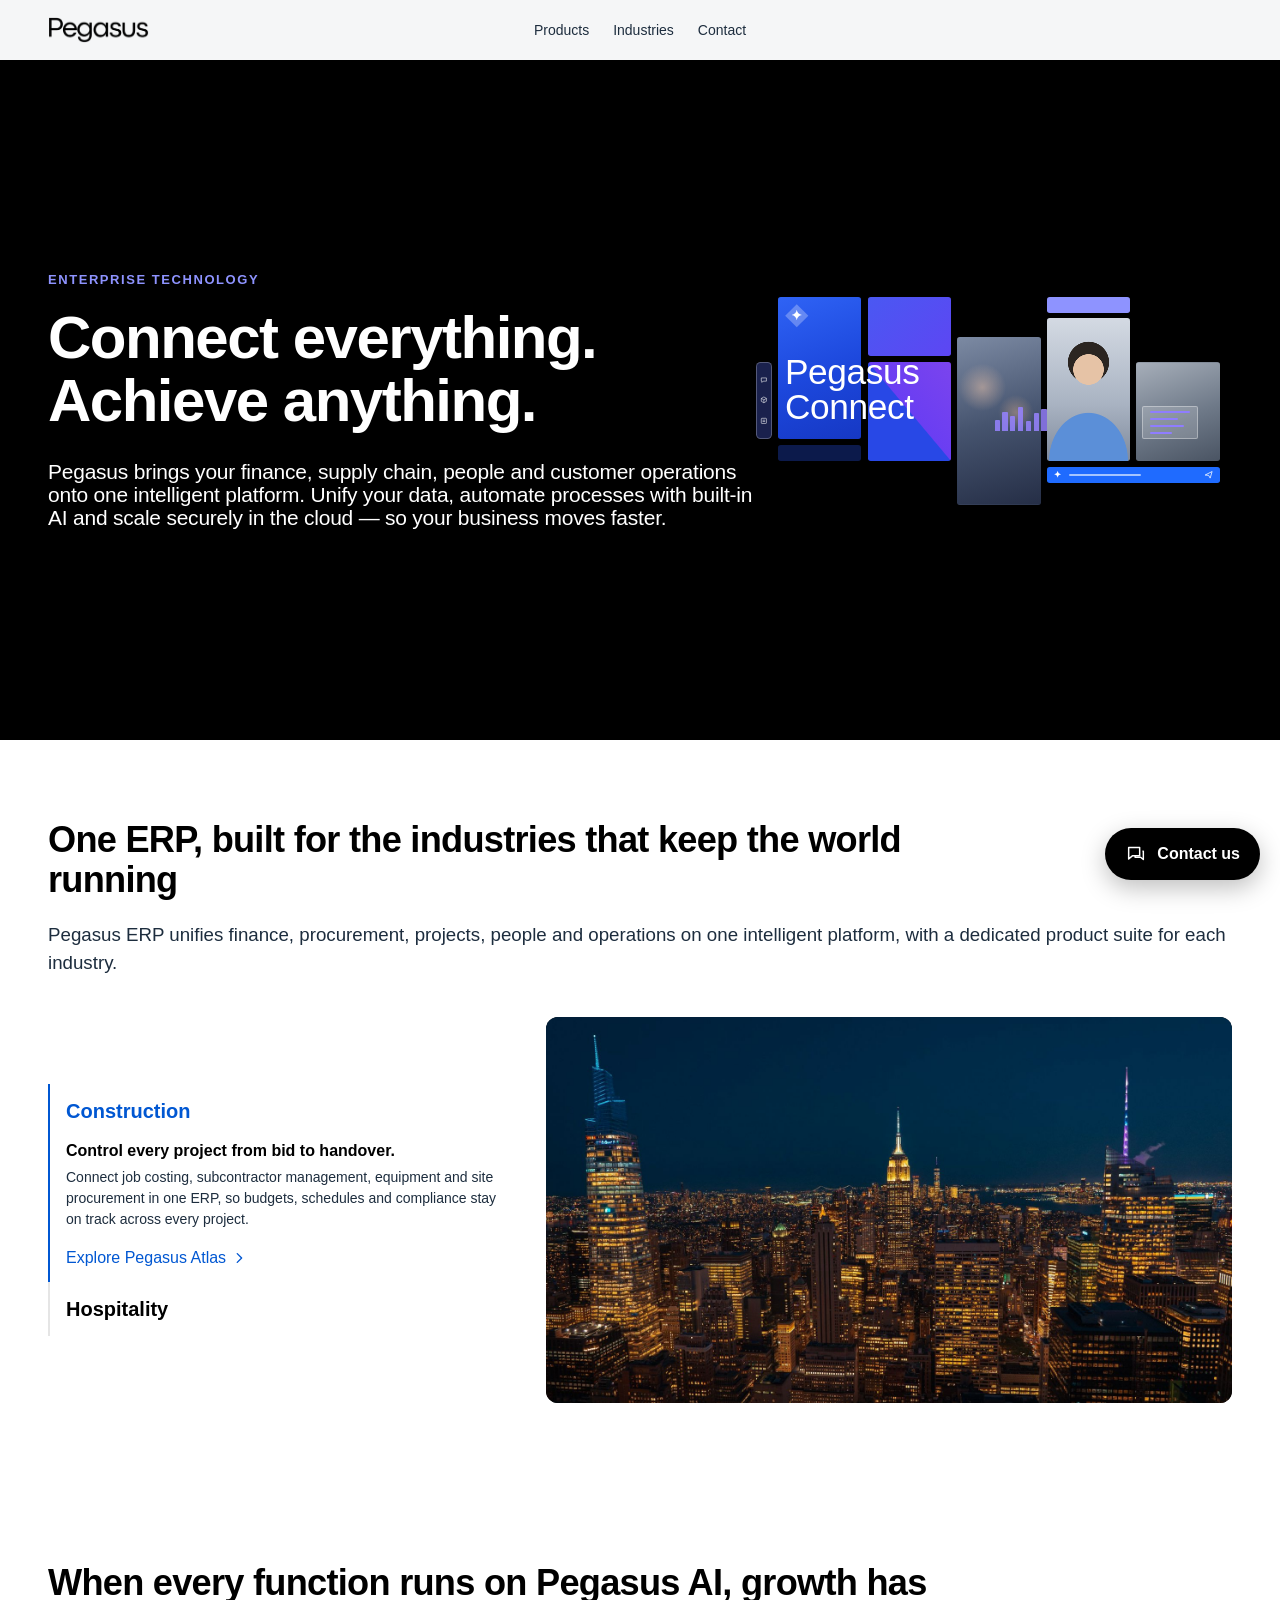
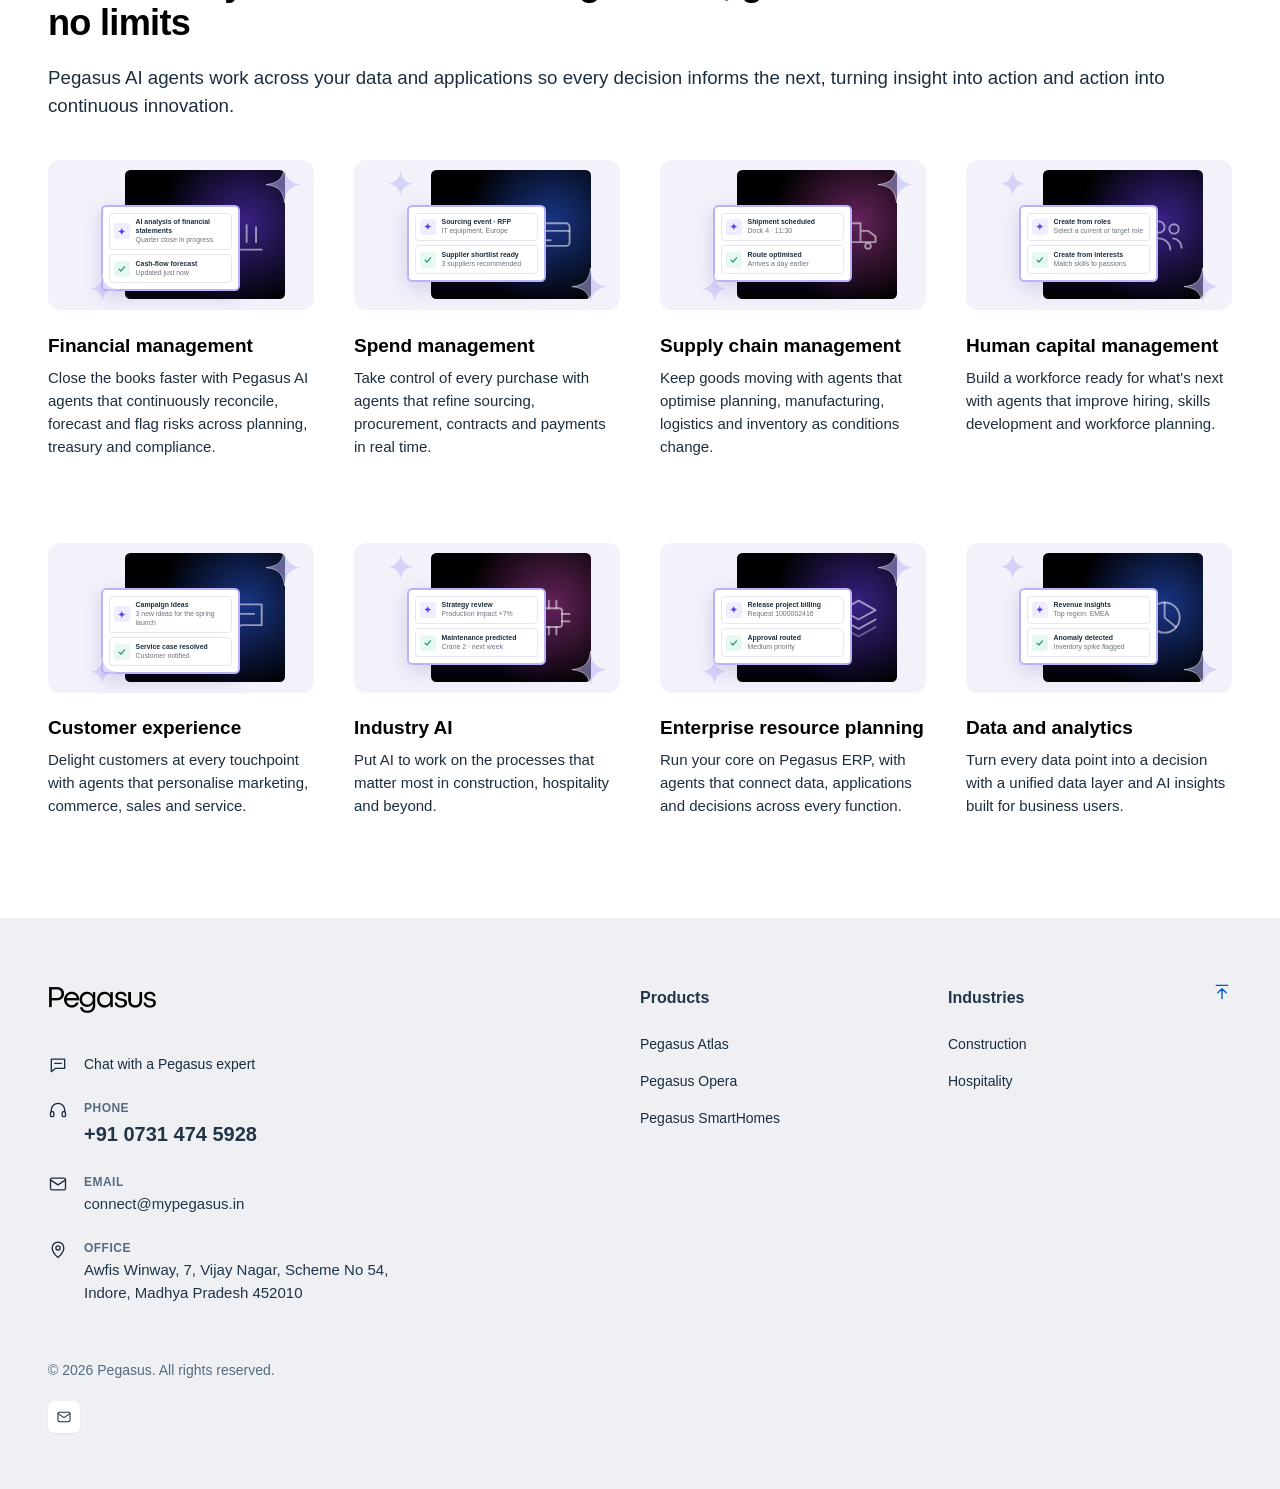
==== commit 2c7d306c: "Remove products and links that have no pages - Drop Defence (Aegis), the AI Platform products, Pegas" ====
--- a/public/index.html
+++ b/public/index.html
@@ -14,7 +14,7 @@
   <link rel="stylesheet" href="css/styles.css">
   <script src="js/main.js" defer></script>
 </head>
-<body>
+<body id="top">
   <!-- ===== Navbar (ref: docs/navbar.png, docs/navbar_link_hover.png) ===== -->
   <header class="navbar">
     <div class="container navbar__inner">
@@ -33,36 +33,9 @@
                   <ul class="mega__list">
                     <li><a href="construction.html">Pegasus Atlas &middot; Construction</a></li>
                     <li><a href="hospitality.html">Pegasus Opera &middot; Hospitality</a></li>
-                    <li><a href="#">Pegasus Aegis &middot; Defence</a></li>
                   </ul>
                 </div>
-                <div class="mega__col">
-                  <a class="mega__heading" href="#section-two">AI Platform <svg class="mega__chevron" viewBox="0 0 16 16" aria-hidden="true"><path d="M6 3l5 5-5 5" fill="none" stroke="currentColor" stroke-width="1.5" stroke-linecap="round" stroke-linejoin="round"/></svg></a>
-                  <p class="mega__label">Build</p>
-                  <ul class="mega__list mega__list--indent">
-                    <li><a href="#">Pegasus Daedalus Studio</a></li>
-                    <li><a href="#">Pegasus Iris Integration</a></li>
-                  </ul>
-                  <p class="mega__label">Contextualise and reason</p>
-                  <ul class="mega__list mega__list--indent">
-                    <li><a href="#">Pegasus Gaia Data Cloud</a></li>
-                    <li><a href="#">Pegasus Metis Knowledge Graph</a></li>
-                    <li><a href="#">Pegasus Delphi AI Models</a></li>
-                  </ul>
-                  <p class="mega__label">Govern</p>
-                  <ul class="mega__list mega__list--indent">
-                    <li><a href="#">Pegasus Themis AI Governance</a></li>
-                    <li><a href="#">Pegasus Kairos Transformation</a></li>
-                  </ul>
-                </div>
-                <div class="mega__col">
-                  <a class="mega__heading" href="#section-five">AI assistant <svg class="mega__chevron" viewBox="0 0 16 16" aria-hidden="true"><path d="M6 3l5 5-5 5" fill="none" stroke="currentColor" stroke-width="1.5" stroke-linecap="round" stroke-linejoin="round"/></svg></a>
-                  <ul class="mega__list">
-                    <li><a href="#">Pegasus Muse</a></li>
-                    <li><a href="#">Muse Workspace</a></li>
-                  </ul>
-                </div>
-                <a class="mega__feature" href="smarthomes.html">
+                <a class="mega__feature" href="https://smarthomes.mypegasus.in/">
                   <img src="assets/images/smarthomes-logo.png" alt="Pegasus SmartHomes" width="729" height="118">
                   <span class="mega__feature-text">Hospitality automation with every sensor you need, from a single smart room to a whole enterprise building.</span>
                   <span class="mega__feature-link">Explore SmartHomes <svg viewBox="0 0 16 16" aria-hidden="true"><path d="M6 3l5 5-5 5" fill="none" stroke="currentColor" stroke-width="1.6" stroke-linecap="round" stroke-linejoin="round"/></svg></span>
@@ -77,74 +50,23 @@
                 <div class="mega__col">
                   <a class="mega__heading" href="construction.html">Construction <svg class="mega__chevron" viewBox="0 0 16 16" aria-hidden="true"><path d="M6 3l5 5-5 5" fill="none" stroke="currentColor" stroke-width="1.5" stroke-linecap="round" stroke-linejoin="round"/></svg></a>
                   <ul class="mega__list">
-                    <li><a href="#">Job costing</a></li>
-                    <li><a href="#">Subcontractor management</a></li>
-                    <li><a href="#">Site procurement</a></li>
+                    <li><a href="construction.html">Pegasus Atlas</a></li>
                   </ul>
                 </div>
                 <div class="mega__col">
                   <a class="mega__heading" href="hospitality.html">Hospitality <svg class="mega__chevron" viewBox="0 0 16 16" aria-hidden="true"><path d="M6 3l5 5-5 5" fill="none" stroke="currentColor" stroke-width="1.5" stroke-linecap="round" stroke-linejoin="round"/></svg></a>
                   <ul class="mega__list">
-                    <li><a href="#">Multi-property finance</a></li>
-                    <li><a href="#">Purchasing and inventory</a></li>
-                    <li><a href="#">Workforce scheduling</a></li>
-                    <li><a href="smarthomes.html">Pegasus SmartHomes</a></li>
+                    <li><a href="hospitality.html">Pegasus Opera</a></li>
+                    <li><a href="https://smarthomes.mypegasus.in/">Pegasus SmartHomes</a></li>
                   </ul>
                 </div>
-                <div class="mega__col">
-                  <a class="mega__heading" href="#section-one">Defence <svg class="mega__chevron" viewBox="0 0 16 16" aria-hidden="true"><path d="M6 3l5 5-5 5" fill="none" stroke="currentColor" stroke-width="1.5" stroke-linecap="round" stroke-linejoin="round"/></svg></a>
-                  <ul class="mega__list">
-                    <li><a href="#">Programme management</a></li>
-                    <li><a href="#">Maintenance, repair and overhaul</a></li>
-                    <li><a href="#">Secure supply chains</a></li>
-                  </ul>
-                </div>
               </div>
             </div>
           </li>
           <li class="nav-item">
-            <button class="nav-link" aria-expanded="false" aria-controls="menu-services">Services</button>
-            <div class="mega" id="menu-services">
-              <div class="mega__inner">
-                <div class="mega__col">
-                  <a class="mega__heading" href="#section-three">Pegasus Odyssey <svg class="mega__chevron" viewBox="0 0 16 16" aria-hidden="true"><path d="M6 3l5 5-5 5" fill="none" stroke="currentColor" stroke-width="1.5" stroke-linecap="round" stroke-linejoin="round"/></svg></a>
-                  <ul class="mega__list">
-                    <li><a href="#">Implementation</a></li>
-                    <li><a href="#">Data migration</a></li>
-                    <li><a href="#">Go-live support</a></li>
-                  </ul>
-                </div>
-                <div class="mega__col">
-                  <a class="mega__heading" href="#section-three">Pegasus Argus <svg class="mega__chevron" viewBox="0 0 16 16" aria-hidden="true"><path d="M6 3l5 5-5 5" fill="none" stroke="currentColor" stroke-width="1.5" stroke-linecap="round" stroke-linejoin="round"/></svg></a>
-                  <ul class="mega__list">
-                    <li><a href="#">24/7 monitoring</a></li>
-                    <li><a href="#">Updates and upgrades</a></li>
-                    <li><a href="#">Expert support</a></li>
-                  </ul>
-                </div>
-                <div class="mega__col">
-                  <a class="mega__heading" href="#section-three">Pegasus Athena <svg class="mega__chevron" viewBox="0 0 16 16" aria-hidden="true"><path d="M6 3l5 5-5 5" fill="none" stroke="currentColor" stroke-width="1.5" stroke-linecap="round" stroke-linejoin="round"/></svg></a>
-                  <ul class="mega__list">
-                    <li><a href="#">Learning paths</a></li>
-                    <li><a href="#">Certifications</a></li>
-                    <li><a href="#">Strategic advisory</a></li>
-                  </ul>
-                </div>
-              </div>
-            </div>
-          </li>
-          <li class="nav-item">
-            <button class="nav-link" aria-expanded="false" aria-controls="menu-about">About</button>
+            <button class="nav-link" aria-expanded="false" aria-controls="menu-about">Contact</button>
             <div class="mega" id="menu-about">
               <div class="mega__inner">
-                <div class="mega__col">
-                  <span class="mega__heading">Company</span>
-                  <ul class="mega__list">
-                    <li><a href="#">About Pegasus</a></li>
-                    <li><a href="#">Careers</a></li>
-                    <li><a href="#">Newsroom</a></li>
-                  </ul>
-                </div>
                 <div class="mega__col">
                   <span class="mega__heading">Get in touch</span>
                   <ul class="mega__list">
@@ -231,7 +153,7 @@
       <div class="container">
         <header class="section-head">
           <h2 class="section-title">One ERP, built for the industries that keep the world running</h2>
-          <p class="section-subtitle">Pegasus ERP unifies finance, procurement, projects, people and operations on one intelligent platform, with a dedicated product suite for every industry.</p>
+          <p class="section-subtitle">Pegasus ERP unifies finance, procurement, projects, people and operations on one intelligent platform, with a dedicated product suite for each industry.</p>
         </header>
 
         <div class="stories__grid">
@@ -258,21 +180,9 @@
                 </div>
               </div>
             </li>
-            <li class="story">
-              <h3>
-                <button class="story__title" aria-expanded="false" aria-controls="erp-defence">Defence</button>
-              </h3>
-              <div class="story__body" id="erp-defence">
-                <div>
-                  <p><strong>Mission-ready operations with full traceability.</strong> Manage complex programmes, maintenance, repair and overhaul (MRO) and secure supply chains, with the audit trails and access controls defence organisations require.</p>
-                  <a href="#" class="link-arrow">Explore Pegasus Aegis <svg viewBox="0 0 16 16" aria-hidden="true"><path d="M6 3l5 5-5 5" fill="none" stroke="currentColor" stroke-width="1.6" stroke-linecap="round" stroke-linejoin="round"/></svg></a>
-                </div>
-              </div>
-            </li>
           </ul>
 
-          <!-- Photos from Unsplash (unsplash.com/license): construction @petar-avramoski, hospitality @zoshua-colah,
-               defence @arturo-alvarez -->
+          <!-- Photos from Unsplash (unsplash.com/license): construction @petar-avramoski, hospitality @zoshua-colah -->
           <div class="stories__media">
             <div class="story-media story-media--construction is-active">
               <img src="assets/images/sectors/construction.jpg" alt="New York City skyline at night with the Empire State Building lit up" width="1600" height="900">
@@ -280,92 +190,7 @@
             <div class="story-media story-media--hospitality">
               <img src="assets/images/sectors/hospitality.jpg" alt="Grand hotel lobby with tall windows and palm trees" width="1600" height="900" loading="lazy">
             </div>
-            <div class="story-media story-media--defence">
-              <img src="assets/images/sectors/defence.jpg" alt="F-35 fighter jet rolling through the sky with vapour trails from its wingtips" width="1600" height="900" loading="lazy">
-            </div>
-          </div>
-        </div>
-      </div>
-    </section>
-
-    <!-- ===== Section 3: Pegasus Services (ref: docs/section_three.png) ===== -->
-    <section id="section-three" class="section services">
-      <div class="container">
-        <header class="section-head">
-          <h2 class="section-title">Accelerate success with Pegasus services</h2>
-          <p class="section-subtitle">From first blueprint to everyday excellence, our experts stay with you at every step.</p>
-        </header>
-
-        <div class="services__grid">
-          <!-- Odyssey: implementation journey -->
-          <article class="svc-card">
-            <div class="svc-visual svc-visual--odyssey" aria-hidden="true">
-              <p class="svc-visual__label"><img src="assets/images/logo-white.png" alt="Pegasus" width="432" height="111"><span>Odyssey</span></p>
-              <ol class="svc-journey">
-                <li class="is-done"><span></span>Discover</li>
-                <li class="is-done"><span></span>Design</li>
-                <li class="is-current"><span></span>Build</li>
-                <li><span></span>Go live</li>
-              </ol>
-            </div>
-            <h3 class="svc-card__title">Pegasus Odyssey</h3>
-            <p class="svc-card__eyebrow">Implementation and migration</p>
-            <p class="svc-card__text">Move to Pegasus ERP with a proven, phased methodology. Our specialists migrate your data, configure best practices and guide your teams all the way to a smooth go-live.</p>
-            <a href="#" class="link-arrow">Plan your journey <svg viewBox="0 0 16 16" aria-hidden="true"><path d="M6 3l5 5-5 5" fill="none" stroke="currentColor" stroke-width="1.6" stroke-linecap="round" stroke-linejoin="round"/></svg></a>
-          </article>
-
-          <!-- Argus: managed services & monitoring -->
-          <article class="svc-card">
-            <div class="svc-visual svc-visual--split" aria-hidden="true">
-              <div class="svc-panel">
-                <p class="svc-panel__title">Argus &middot; Live monitoring</p>
-                <ul class="svc-status">
-                  <li><span class="svc-dot"></span>ERP core<em>Healthy</em></li>
-                  <li><span class="svc-dot"></span>Integrations<em>Healthy</em></li>
-                  <li><span class="svc-dot"></span>Data platform<em>Healthy</em></li>
-                </ul>
-                <svg class="svc-spark" viewBox="0 0 120 30" preserveAspectRatio="none"><path d="M0 22 L15 18 L30 20 L45 12 L60 15 L75 8 L90 11 L105 5 L120 7"/></svg>
-              </div>
-              <div class="svc-tiles">
-                <span class="svc-tile svc-tile--blue"></span>
-                <span class="svc-tile svc-tile--split-pink"></span>
-                <span class="svc-tile svc-tile--navy"></span>
-                <span class="svc-tile svc-tile--pale"></span>
-                <span class="svc-tile svc-tile--split-violet"></span>
-                <span class="svc-tile svc-tile--bright"></span>
-              </div>
-            </div>
-            <h3 class="svc-card__title">Pegasus Argus</h3>
-            <p class="svc-card__eyebrow">Managed services and support</p>
-            <p class="svc-card__text">Like the hundred-eyed guardian, Argus watches over your systems around the clock, with proactive monitoring, updates and expert support that keep your business running.</p>
-            <a href="#" class="link-arrow">Explore support plans <svg viewBox="0 0 16 16" aria-hidden="true"><path d="M6 3l5 5-5 5" fill="none" stroke="currentColor" stroke-width="1.6" stroke-linecap="round" stroke-linejoin="round"/></svg></a>
-          </article>
-
-          <!-- Athena: training & advisory -->
-          <article class="svc-card">
-            <div class="svc-visual svc-visual--split svc-visual--alt" aria-hidden="true">
-              <div class="svc-panel">
-                <p class="svc-panel__title">Athena Academy</p>
-                <ul class="svc-courses">
-                  <li>Finance essentials<span class="svc-bar" style="--p: 85%"></span></li>
-                  <li>AI for ERP<span class="svc-bar" style="--p: 60%"></span></li>
-                  <li>Supply chain pro<span class="svc-bar" style="--p: 35%"></span></li>
-                </ul>
-              </div>
-              <div class="svc-tiles">
-                <span class="svc-tile svc-tile--blue"></span>
-                <span class="svc-tile svc-tile--split-pink"></span>
-                <span class="svc-tile svc-tile--navy"></span>
-                <span class="svc-tile svc-tile--pale"></span>
-                <span class="svc-tile svc-tile--split-violet"></span>
-                <span class="svc-tile svc-tile--bright"></span>
-              </div>
-            </div>
-            <h3 class="svc-card__title">Pegasus Athena</h3>
-            <p class="svc-card__eyebrow">Training and advisory</p>
-            <p class="svc-card__text">Build lasting expertise with guided learning paths, certifications and strategic advisory, so your people get the most from every Pegasus product.</p>
-            <a href="#" class="link-arrow">Start learning <svg viewBox="0 0 16 16" aria-hidden="true"><path d="M6 3l5 5-5 5" fill="none" stroke="currentColor" stroke-width="1.6" stroke-linecap="round" stroke-linejoin="round"/></svg></a>
-          </article>
+          </div>
         </div>
       </div>
     </section>
@@ -391,7 +216,6 @@
             </div>
             <h3 class="fn-card__title">Financial management</h3>
             <p class="fn-card__text">Close the books faster with Pegasus AI agents that continuously reconcile, forecast and flag risks across planning, treasury and compliance.</p>
-            <a href="#" class="link-arrow">Learn more <svg viewBox="0 0 16 16" aria-hidden="true"><path d="M6 3l5 5-5 5" fill="none" stroke="currentColor" stroke-width="1.6" stroke-linecap="round" stroke-linejoin="round"/></svg></a>
           </article>
           <article class="fn-card">
             <div class="fn-visual" aria-hidden="true">
@@ -405,7 +229,6 @@
             </div>
             <h3 class="fn-card__title">Spend management</h3>
             <p class="fn-card__text">Take control of every purchase with agents that refine sourcing, procurement, contracts and payments in real time.</p>
-            <a href="#" class="link-arrow">Learn more <svg viewBox="0 0 16 16" aria-hidden="true"><path d="M6 3l5 5-5 5" fill="none" stroke="currentColor" stroke-width="1.6" stroke-linecap="round" stroke-linejoin="round"/></svg></a>
           </article>
           <article class="fn-card">
             <div class="fn-visual" aria-hidden="true">
@@ -419,7 +242,6 @@
             </div>
             <h3 class="fn-card__title">Supply chain management</h3>
             <p class="fn-card__text">Keep goods moving with agents that optimise planning, manufacturing, logistics and inventory as conditions change.</p>
-            <a href="#" class="link-arrow">Learn more <svg viewBox="0 0 16 16" aria-hidden="true"><path d="M6 3l5 5-5 5" fill="none" stroke="currentColor" stroke-width="1.6" stroke-linecap="round" stroke-linejoin="round"/></svg></a>
           </article>
           <article class="fn-card">
             <div class="fn-visual" aria-hidden="true">
@@ -433,7 +255,6 @@
             </div>
             <h3 class="fn-card__title">Human capital management</h3>
             <p class="fn-card__text">Build a workforce ready for what's next with agents that improve hiring, skills development and workforce planning.</p>
-            <a href="#" class="link-arrow">Learn more <svg viewBox="0 0 16 16" aria-hidden="true"><path d="M6 3l5 5-5 5" fill="none" stroke="currentColor" stroke-width="1.6" stroke-linecap="round" stroke-linejoin="round"/></svg></a>
           </article>
           <article class="fn-card">
             <div class="fn-visual" aria-hidden="true">
@@ -447,7 +268,6 @@
             </div>
             <h3 class="fn-card__title">Customer experience</h3>
             <p class="fn-card__text">Delight customers at every touchpoint with agents that personalise marketing, commerce, sales and service.</p>
-            <a href="#" class="link-arrow">Learn more <svg viewBox="0 0 16 16" aria-hidden="true"><path d="M6 3l5 5-5 5" fill="none" stroke="currentColor" stroke-width="1.6" stroke-linecap="round" stroke-linejoin="round"/></svg></a>
           </article>
           <article class="fn-card">
             <div class="fn-visual" aria-hidden="true">
@@ -460,8 +280,7 @@
               <svg class="fn-star" viewBox="0 0 100 100"><path d="M50 0C54 34 66 46 100 50 66 54 54 66 50 100 46 66 34 54 0 50 34 46 46 34 50 0Z"/></svg>
             </div>
             <h3 class="fn-card__title">Industry AI</h3>
-            <p class="fn-card__text">Put AI to work on the processes that matter most in construction, hospitality, defence and beyond.</p>
-            <a href="#" class="link-arrow">Learn more <svg viewBox="0 0 16 16" aria-hidden="true"><path d="M6 3l5 5-5 5" fill="none" stroke="currentColor" stroke-width="1.6" stroke-linecap="round" stroke-linejoin="round"/></svg></a>
+            <p class="fn-card__text">Put AI to work on the processes that matter most in construction, hospitality and beyond.</p>
           </article>
           <article class="fn-card">
             <div class="fn-visual" aria-hidden="true">
@@ -475,7 +294,6 @@
             </div>
             <h3 class="fn-card__title">Enterprise resource planning</h3>
             <p class="fn-card__text">Run your core on Pegasus ERP, with agents that connect data, applications and decisions across every function.</p>
-            <a href="#" class="link-arrow">Learn more <svg viewBox="0 0 16 16" aria-hidden="true"><path d="M6 3l5 5-5 5" fill="none" stroke="currentColor" stroke-width="1.6" stroke-linecap="round" stroke-linejoin="round"/></svg></a>
           </article>
           <article class="fn-card">
             <div class="fn-visual" aria-hidden="true">
@@ -489,215 +307,11 @@
             </div>
             <h3 class="fn-card__title">Data and analytics</h3>
             <p class="fn-card__text">Turn every data point into a decision with a unified data layer and AI insights built for business users.</p>
-            <a href="#" class="link-arrow">Learn more <svg viewBox="0 0 16 16" aria-hidden="true"><path d="M6 3l5 5-5 5" fill="none" stroke="currentColor" stroke-width="1.6" stroke-linecap="round" stroke-linejoin="round"/></svg></a>
           </article>
         </div>
       </div>
     </section>
 
-    <!-- ===== Section 5: Pegasus Muse (ref: docs/section_five.png) ===== -->
-    <section id="section-five" class="section muse">
-      <div class="container">
-        <header class="section-head">
-          <h2 class="section-title">Meet Pegasus Muse, supercharged for work</h2>
-          <p class="section-subtitle">Inspired by the Muses of Pegasus legend, your AI copilot turns every question into progress.</p>
-        </header>
-
-        <div class="muse__grid">
-          <div class="muse__media">
-            <!-- Animated demo: JS reveals each [data-step] in turn; without JS the final state shows -->
-            <div class="muse-demo" data-muse aria-label="Animated demo: Pegasus Muse finds open returns and drafts an approval" role="img">
-              <div class="muse-screen">
-                <div class="muse-screen__head">
-                  <img src="assets/images/logo-white.png" alt="" width="432" height="111"><span>Muse</span>
-                </div>
-
-                <p class="muse-prompt" data-step="1">Show me open returns for Northwind Cycles</p>
-
-                <div class="muse-thinking" data-step="2" data-until="3"><span></span><span></span><span></span></div>
-
-                <div class="muse-chips" data-step="3">
-                  <span>All</span><span>Completed</span><span class="is-active">Open</span><span>&hellip;</span>
-                </div>
-
-                <ul class="muse-rows">
-                  <li class="muse-row" data-step="4">
-                    <div><strong>Return 13034557</strong><em>Northwind Cycles</em></div>
-                    <small>Document date 13-12-2026 &middot; Standard return</small>
-                    <b>&#8377;1,34,875.60</b><svg class="muse-row__chev" viewBox="0 0 16 16"><path d="M4 6l4 4 4-4"/></svg>
-                  </li>
-                  <li class="muse-row muse-row--skeleton" data-step="5">
-                    <div><strong>Return 13034559</strong><i></i></div>
-                    <small><i></i><i></i></small>
-                    <b><i></i></b><svg class="muse-row__chev" viewBox="0 0 16 16"><path d="M4 6l4 4 4-4"/></svg>
-                  </li>
-                  <li class="muse-row muse-row--skeleton" data-step="6">
-                    <div><strong>Return 13034558</strong><i></i></div>
-                    <small><i></i><i></i></small>
-                    <b><i></i></b><svg class="muse-row__chev" viewBox="0 0 16 16"><path d="M4 6l4 4 4-4"/></svg>
-                  </li>
-                </ul>
-
-                <div class="muse-input">
-                  <span class="muse-input__text" data-step="7">Approve return 13034557 and notify the customer</span>
-                  <span class="muse-input__placeholder">Take action on this space</span>
-                  <div class="muse-input__bar">
-                    <svg viewBox="0 0 16 16"><path d="M8 3v10M3 8h10"/></svg>
-                    <svg viewBox="0 0 16 16"><circle cx="8" cy="8" r="5"/><circle cx="8" cy="8" r="1.5"/></svg>
-                    <svg class="muse-input__send" viewBox="0 0 16 16"><path d="M2 8.5L14 3l-3.5 11-2.5-4.5z"/></svg>
-                  </div>
-                </div>
-                <p class="muse-note">Muse uses AI. Verify results.</p>
-              </div>
-            </div>
-
-            <button class="muse-toggle" type="button" aria-label="Pause animation" aria-pressed="false">
-              <svg class="muse-toggle__pause" viewBox="0 0 24 24" aria-hidden="true"><circle cx="12" cy="12" r="10"/><path d="M10 8.5v7M14 8.5v7"/></svg>
-              <svg class="muse-toggle__play" viewBox="0 0 24 24" aria-hidden="true"><circle cx="12" cy="12" r="10"/><path d="M10 8.5v7l5.5-3.5z"/></svg>
-            </button>
-          </div>
-
-          <div class="muse__text">
-            <div class="muse-point">
-              <a href="#" class="link-arrow muse-point__title">Turn intent into action <svg viewBox="0 0 16 16" aria-hidden="true"><path d="M6 3l5 5-5 5" fill="none" stroke="currentColor" stroke-width="1.6" stroke-linecap="round" stroke-linejoin="round"/></svg></a>
-              <p>Whatever you need to know or get done, Muse brings together Pegasus AI agents and insights to make it happen, anywhere you work.</p>
-            </div>
-            <div class="muse-point">
-              <a href="#" class="link-arrow muse-point__title">Get it done with Muse Workspace <svg viewBox="0 0 16 16" aria-hidden="true"><path d="M6 3l5 5-5 5" fill="none" stroke="currentColor" stroke-width="1.6" stroke-linecap="round" stroke-linejoin="round"/></svg></a>
-              <p>Bring everything together in one adaptive workspace where agents and workflows help you take action and finish work faster.</p>
-            </div>
-          </div>
-        </div>
-      </div>
-    </section>
-
-    <!-- ===== Section 2: Pegasus AI Platform (ref: docs/section_two.png) ===== -->
-    <section id="section-two" class="section platform">
-      <div class="container">
-        <header class="section-head">
-          <h2 class="section-title">Finally, one platform for all your AI</h2>
-          <p class="section-subtitle">The Pegasus AI Platform brings AI to life, with one place to build, contextualise and govern every application and workflow.</p>
-        </header>
-
-        <div class="plat-row">
-          <div class="plat-row__text">
-            <p class="plat-row__eyebrow">Build</p>
-            <h3 class="plat-row__title">Build apps, agents and skills</h3>
-            <p class="plat-row__desc">Turn ideas into enterprise impact with one place to design AI agents, apps and workflows, and deploy them without operational overhead.</p>
-            <ul class="plat-row__links">
-              <li><a href="#" class="link-arrow">Pegasus Daedalus Studio <svg viewBox="0 0 16 16" aria-hidden="true"><path d="M6 3l5 5-5 5" fill="none" stroke="currentColor" stroke-width="1.6" stroke-linecap="round" stroke-linejoin="round"/></svg></a></li>
-              <li><a href="#" class="link-arrow">Pegasus Iris Integration <svg viewBox="0 0 16 16" aria-hidden="true"><path d="M6 3l5 5-5 5" fill="none" stroke="currentColor" stroke-width="1.6" stroke-linecap="round" stroke-linejoin="round"/></svg></a></li>
-            </ul>
-          </div>
-          <div class="plat-visual plat-visual--build" aria-hidden="true">
-            <div class="pv-glass pv-toolbar">
-              <svg viewBox="0 0 24 24"><defs><linearGradient id="pv-gem" x1="0" y1="0" x2="1" y2="1"><stop offset="0" stop-color="#5b8cff"/><stop offset="1" stop-color="#e24fc9"/></linearGradient></defs><path d="M7 3h10l4 6-9 12L3 9z" fill="url(#pv-gem)"/></svg>
-              <span class="pv-toolbar__spacer"></span>
-              <svg viewBox="0 0 24 24"><path d="M4 5h16v11H9l-5 4z"/></svg>
-              <svg viewBox="0 0 24 24"><path d="M12 3l8 4.5v9L12 21l-8-4.5v-9zM4 7.5L12 12l8-4.5M12 12v9"/></svg>
-              <span class="pv-toolbar__active"><svg viewBox="0 0 24 24"><path d="M8 7l-5 5 5 5M16 7l5 5-5 5"/></svg></span>
-            </div>
-            <div class="pv-glass pv-window">
-                <div class="pv-template pv-template--agent">
-                  <span class="pv-template__thumb"><svg viewBox="0 0 24 24"><rect x="5" y="8" width="14" height="11" rx="3"/><path d="M12 4v4M9 13h.01M15 13h.01"/></svg></span>
-                  <span class="pv-template__label">Agent</span>
-                  <span class="pv-line"></span><span class="pv-line pv-line--short"></span>
-                  <span class="pv-pill">Create</span>
-                </div>
-                <div class="pv-template pv-template--flow">
-                  <span class="pv-template__thumb"><svg viewBox="0 0 24 24"><circle cx="6" cy="6" r="2.5"/><circle cx="18" cy="6" r="2.5"/><circle cx="12" cy="18" r="2.5"/><path d="M8 7.5l3 8M16 7.5l-3 8"/></svg></span>
-                  <span class="pv-template__label">Workflow</span>
-                  <span class="pv-line"></span><span class="pv-line pv-line--short"></span>
-                  <span class="pv-pill">Create</span>
-                </div>
-                <div class="pv-template pv-template--app">
-                  <span class="pv-template__thumb"><svg viewBox="0 0 24 24"><rect x="4" y="4" width="16" height="16" rx="3"/><path d="M4 9h16"/></svg></span>
-                  <span class="pv-template__label">Application</span>
-                  <span class="pv-line"></span><span class="pv-line pv-line--short"></span>
-                  <span class="pv-pill">Create</span>
-                </div>
-                <div class="pv-template pv-template--ext">
-                  <span class="pv-template__thumb"><svg viewBox="0 0 24 24"><path d="M9 3v5M15 3v5M6 8h12v4a6 6 0 0 1-12 0zM12 18v3"/></svg></span>
-                  <span class="pv-template__label">Extension</span>
-                  <span class="pv-line"></span><span class="pv-line pv-line--short"></span>
-                  <span class="pv-pill">Create</span>
-                </div>
-            </div>
-            <span class="pv-connector"></span>
-            <div class="pv-code">
-              <span class="pv-code__glyph">&lt;/&gt;</span>
-              <div class="pv-code__row"><span style="--x: 0%; --w: 10%"></span><span style="--x: 14%; --w: 72%"></span></div>
-              <div class="pv-code__row"><span style="--x: 0%; --w: 22%"></span><span style="--x: 26%; --w: 60%"></span></div>
-              <div class="pv-code__row"><span style="--x: 0%; --w: 16%"></span><span style="--x: 20%; --w: 76%"></span></div>
-              <div class="pv-code__row"><span style="--x: 20%; --w: 58%"></span></div>
-              <div class="pv-code__row"><span style="--x: 20%; --w: 40%"></span></div>
-              <div class="pv-code__row"><span style="--x: 0%; --w: 16%"></span><span style="--x: 20%; --w: 52%"></span></div>
-            </div>
-          </div>
-        </div>
-        <div class="plat-row">
-          <div class="plat-row__text">
-            <p class="plat-row__eyebrow">Contextualise and reason</p>
-            <h3 class="plat-row__title">Contextualise with your data and leading models</h3>
-            <p class="plat-row__desc">Ground every agent, model and application in your complete business context, so it performs reliably from day one.</p>
-            <ul class="plat-row__links">
-              <li><a href="#" class="link-arrow">Pegasus Gaia Data Cloud <svg viewBox="0 0 16 16" aria-hidden="true"><path d="M6 3l5 5-5 5" fill="none" stroke="currentColor" stroke-width="1.6" stroke-linecap="round" stroke-linejoin="round"/></svg></a></li>
-              <li><a href="#" class="link-arrow">Pegasus Metis Knowledge Graph <svg viewBox="0 0 16 16" aria-hidden="true"><path d="M6 3l5 5-5 5" fill="none" stroke="currentColor" stroke-width="1.6" stroke-linecap="round" stroke-linejoin="round"/></svg></a></li>
-              <li><a href="#" class="link-arrow">Pegasus Delphi AI Models <svg viewBox="0 0 16 16" aria-hidden="true"><path d="M6 3l5 5-5 5" fill="none" stroke="currentColor" stroke-width="1.6" stroke-linecap="round" stroke-linejoin="round"/></svg></a></li>
-            </ul>
-          </div>
-          <div class="plat-visual plat-visual--context" aria-hidden="true">
-            <svg class="pv-rays" viewBox="0 0 160 90" preserveAspectRatio="none">
-              <path d="M80 22 C80 40 80 50 80 62"/>
-              <path d="M20 25 C35 45 60 55 72 62"/>
-              <path d="M36 12 C45 35 65 50 76 62"/>
-              <path d="M125 12 C115 35 95 50 84 62"/>
-              <path d="M142 26 C125 45 100 55 88 62"/>
-              <path d="M0 40 C30 50 55 58 70 63"/>
-              <path d="M160 38 C130 50 105 58 90 63"/>
-            </svg>
-            <div class="pv-glass pv-hub"><svg viewBox="0 0 24 24"><path d="M12 3l8 4.5v9L12 21l-8-4.5v-9zM4 7.5L12 12l8-4.5M12 12v9"/></svg></div>
-            <div class="pv-glass pv-node" style="--nx: 10%; --ny: 18%"><svg viewBox="0 0 24 24"><ellipse cx="12" cy="6" rx="7" ry="3"/><path d="M5 6v12c0 1.7 3.1 3 7 3s7-1.3 7-3V6M5 12c0 1.7 3.1 3 7 3s7-1.3 7-3"/></svg></div>
-            <div class="pv-glass pv-node" style="--nx: 20%; --ny: 4%"><svg viewBox="0 0 24 24"><path d="M5 20V10M10 20V4M15 20v-7M20 20V8"/></svg></div>
-            <div class="pv-glass pv-node" style="--nx: 76%; --ny: 4%"><svg viewBox="0 0 24 24"><path d="M6 3h9l4 4v14H6z"/><path d="M9 11h7M9 15h7"/></svg></div>
-            <div class="pv-glass pv-node" style="--nx: 86%; --ny: 20%"><svg viewBox="0 0 24 24"><path d="M5 20V10M10 20V4M15 20v-7M20 20V8"/></svg></div>
-            <div class="pv-glass pv-dash">
-              <div class="pv-dash__bar"><span></span><span></span><span></span></div>
-              <p class="pv-dash__title">Intelligent context</p>
-              <span class="pv-dash__search"></span>
-              <div class="pv-dash__thumbs"><span></span><span></span><span></span><span></span></div>
-            </div>
-          </div>
-        </div>
-        <div class="plat-row">
-          <div class="plat-row__text">
-            <p class="plat-row__eyebrow">Govern</p>
-            <h3 class="plat-row__title">Govern every agent with confidence</h3>
-            <p class="plat-row__desc">Set policies once and apply them everywhere, with approvals, audit trails and monitoring that keep AI safe, compliant and accountable.</p>
-            <ul class="plat-row__links">
-              <li><a href="#" class="link-arrow">Pegasus Themis AI Governance <svg viewBox="0 0 16 16" aria-hidden="true"><path d="M6 3l5 5-5 5" fill="none" stroke="currentColor" stroke-width="1.6" stroke-linecap="round" stroke-linejoin="round"/></svg></a></li>
-              <li><a href="#" class="link-arrow">Pegasus Kairos Transformation <svg viewBox="0 0 16 16" aria-hidden="true"><path d="M6 3l5 5-5 5" fill="none" stroke="currentColor" stroke-width="1.6" stroke-linecap="round" stroke-linejoin="round"/></svg></a></li>
-            </ul>
-          </div>
-          <div class="plat-visual plat-visual--govern" aria-hidden="true">
-            <div class="pv-glass pv-policies">
-              <p class="pv-policies__title">Themis &middot; AI policies</p>
-              <ul>
-                <li>Mask personal data<span class="pv-toggle"></span></li>
-                <li>Human approval for payments<span class="pv-toggle"></span></li>
-                <li>Model drift alerts<span class="pv-toggle"></span></li>
-                <li>Log every agent action<span class="pv-toggle"></span></li>
-                <li>Allow external models<span class="pv-toggle is-off"></span></li>
-              </ul>
-            </div>
-            <div class="pv-guard">
-              <svg viewBox="0 0 24 24"><defs><linearGradient id="pv-shield" x1="0" y1="0" x2="1" y2="1"><stop offset="0" stop-color="#5b8cff"/><stop offset="1" stop-color="#e24fc9"/></linearGradient></defs><path d="M12 2.5l8.5 3.2v6.4c0 5.2-3.7 8.6-8.5 9.9-4.8-1.3-8.5-4.7-8.5-9.9V5.7z" fill="none" stroke="url(#pv-shield)" stroke-width="1.2"/><path d="M8.5 12l2.5 2.5 4.5-5" fill="none" stroke="#fff" stroke-width="1.4" stroke-linecap="round" stroke-linejoin="round"/></svg>
-              <span class="pv-chip"><span class="svc-dot"></span>All agents compliant</span>
-            </div>
-          </div>
-        </div>
-      </div>
-    </section>
   </main>
 
   <!-- ===== Footer (ref: docs/footer.png) ===== -->
@@ -711,7 +325,7 @@
         <ul class="footer__contact">
           <li>
             <svg viewBox="0 0 24 24" aria-hidden="true"><path d="M4 5h16v11H9l-5 4z"/><path d="M8 10h8"/></svg>
-            <a href="#">Chat with a Pegasus expert</a>
+            <a href="mailto:connect@mypegasus.in?subject=Talk%20to%20a%20Pegasus%20expert">Chat with a Pegasus expert</a>
           </li>
           <li>
             <svg viewBox="0 0 24 24" aria-hidden="true"><path d="M4 14v-2a8 8 0 0 1 16 0v2"/><rect x="3" y="14" width="4" height="6" rx="1.5"/><rect x="17" y="14" width="4" height="6" rx="1.5"/></svg>
@@ -741,76 +355,37 @@
         </ul>
       </div>
 
-        <nav class="footer__col" aria-label="Quick links">
-          <h2 class="footer__heading">Quick links</h2>
+        <nav class="footer__col" aria-label="Products">
+          <h2 class="footer__heading">Products</h2>
           <ul>
-            <li><a href="#">Trust Center</a></li>
-            <li><a href="#">Pegasus Store</a></li>
-            <li><a href="#">Technology platform</a></li>
-            <li><a href="#">Industries</a></li>
-            <li><a href="#">Find a partner</a></li>
-            <li><a href="#">Trials and demos</a></li>
-            <li><a href="#">Find services</a></li>
+            <li><a href="construction.html">Pegasus Atlas</a></li>
+            <li><a href="hospitality.html">Pegasus Opera</a></li>
+            <li><a href="https://smarthomes.mypegasus.in/">Pegasus SmartHomes</a></li>
           </ul>
         </nav>
-        <nav class="footer__col" aria-label="Trending">
-          <h2 class="footer__heading">Trending</h2>
+        <nav class="footer__col" aria-label="Industries">
+          <h2 class="footer__heading">Industries</h2>
           <ul>
-            <li><a href="#">Pegasus AI Platform</a></li>
-            <li><a href="construction.html">Pegasus Atlas</a></li>
-            <li><a href="smarthomes.html">Pegasus SmartHomes</a></li>
-            <li><a href="#">Pegasus Aegis</a></li>
-            <li><a href="#">Pegasus Odyssey</a></li>
-            <li><a href="#">Pegasus Argus</a></li>
-            <li><a href="#">Industry AI</a></li>
-            <li><a href="#">Sustainability</a></li>
-          </ul>
-        </nav>
-        <nav class="footer__col" aria-label="About Pegasus">
-          <h2 class="footer__heading">About Pegasus</h2>
-          <ul>
-            <li><a href="#">Company information</a></li>
-            <li><a href="#">Worldwide directory</a></li>
-            <li><a href="#">Investor relations</a></li>
-            <li><a href="#">Careers</a></li>
-            <li><a href="#">News and press</a></li>
-            <li><a href="#">Blogs and resources</a></li>
-            <li><a href="#">Events</a></li>
-            <li><a href="#">Customer stories</a></li>
-            <li><a href="#">Newsletter</a></li>
-          </ul>
-        </nav>
-        <nav class="footer__col" aria-label="Site information">
-          <h2 class="footer__heading">Site information</h2>
-          <ul>
-            <li><a href="#">Privacy</a></li>
-            <li><a href="#">Terms of use</a></li>
-            <li><a href="#">Legal disclosure</a></li>
-            <li><a href="#">Copyright</a></li>
-            <li><a href="#">Trademark</a></li>
-            <li><a href="#">Cookie statement</a></li>
-            <li><a href="#">Cookie preferences</a></li>
+            <li><a href="construction.html">Construction</a></li>
+            <li><a href="hospitality.html">Hospitality</a></li>
           </ul>
         </nav>
 
       <div class="footer__bottom">
         <p>&copy; <span id="year"></span> Pegasus. All rights reserved.</p>
         <ul class="footer__social">
-          <li><a href="#" aria-label="Pegasus on LinkedIn"><svg viewBox="0 0 24 24"><path d="M6.5 9.5v8M6.5 6.5v.01M10.5 17.5v-4.5a3 3 0 0 1 6 0v4.5M10.5 9.5v8" /></svg></a></li>
-          <li><a href="#" aria-label="Pegasus on X"><svg viewBox="0 0 24 24"><path d="M5 5l14 14M19 5L5 19"/></svg></a></li>
-          <li><a href="#" aria-label="Pegasus on YouTube"><svg viewBox="0 0 24 24"><rect x="3" y="6" width="18" height="12" rx="3"/><path d="M10.5 9.5v5l4-2.5z" fill="currentColor"/></svg></a></li>
           <li><a href="mailto:connect@mypegasus.in" aria-label="Email Pegasus"><svg viewBox="0 0 24 24"><rect x="3" y="5" width="18" height="14" rx="2"/><path d="M3 7l9 6 9-6"/></svg></a></li>
         </ul>
       </div>
 
-      <a href="#" class="footer__top" aria-label="Back to top">
+      <a href="#top" class="footer__top" aria-label="Back to top">
         <svg viewBox="0 0 24 24" aria-hidden="true"><path d="M5 4h14M12 20V9M7 13l5-5 5 5"/></svg>
       </a>
     </div>
   </footer>
 
   <!-- Floating contact button -->
-  <a href="#" class="contact-fab">
+  <a href="mailto:connect@mypegasus.in" class="contact-fab">
     <svg viewBox="0 0 24 24" aria-hidden="true"><path d="M4 5h12v9H8l-4 3.5z"/><path d="M19 9h1v9l-3-2.5h-6v-1.5"/></svg>
     <span>Contact us</span>
   </a>
--- a/public/css/styles.css
+++ b/public/css/styles.css
@@ -2692,7 +2692,7 @@
 .footer__inner {
   position: relative;
   display: grid;
-  grid-template-columns: minmax(0, 2fr) repeat(4, minmax(0, 1fr));
+  grid-template-columns: minmax(0, 2fr) repeat(2, minmax(0, 1fr));
   gap: 48px 24px;
 }
 
